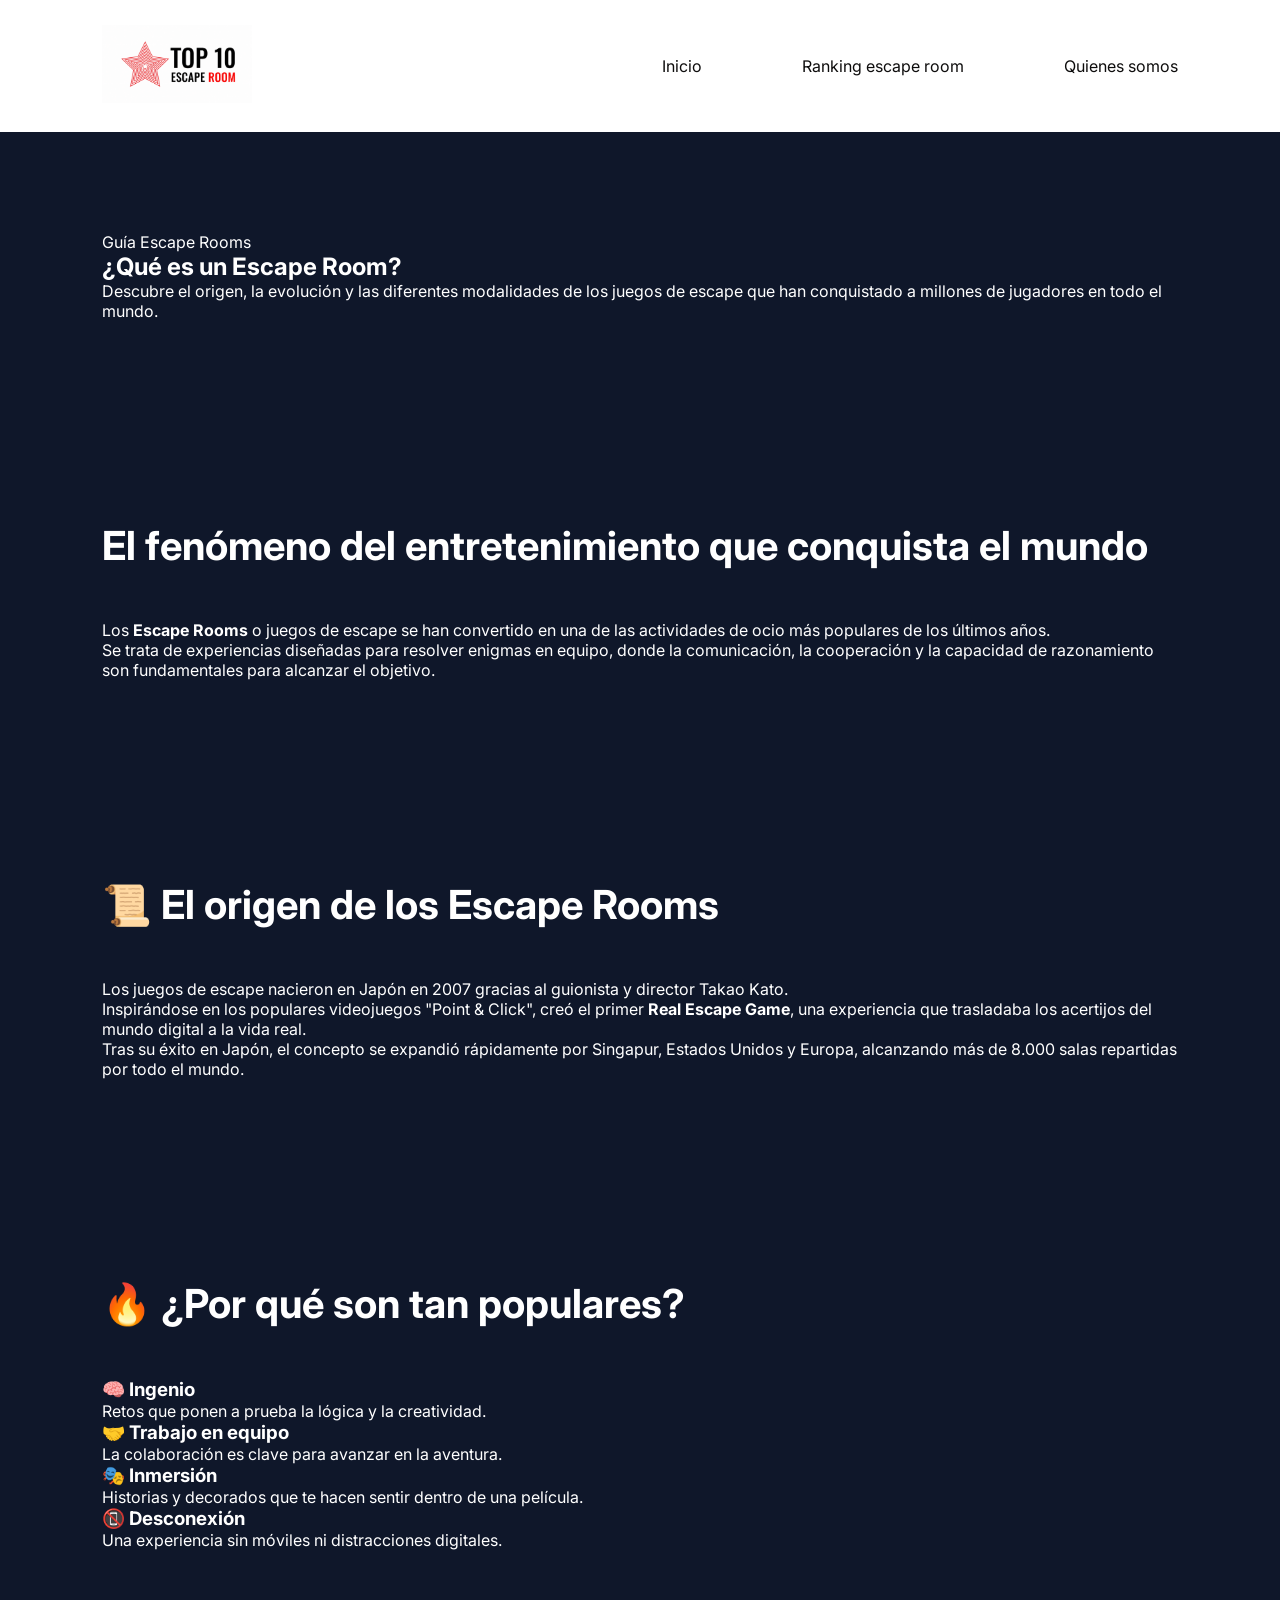
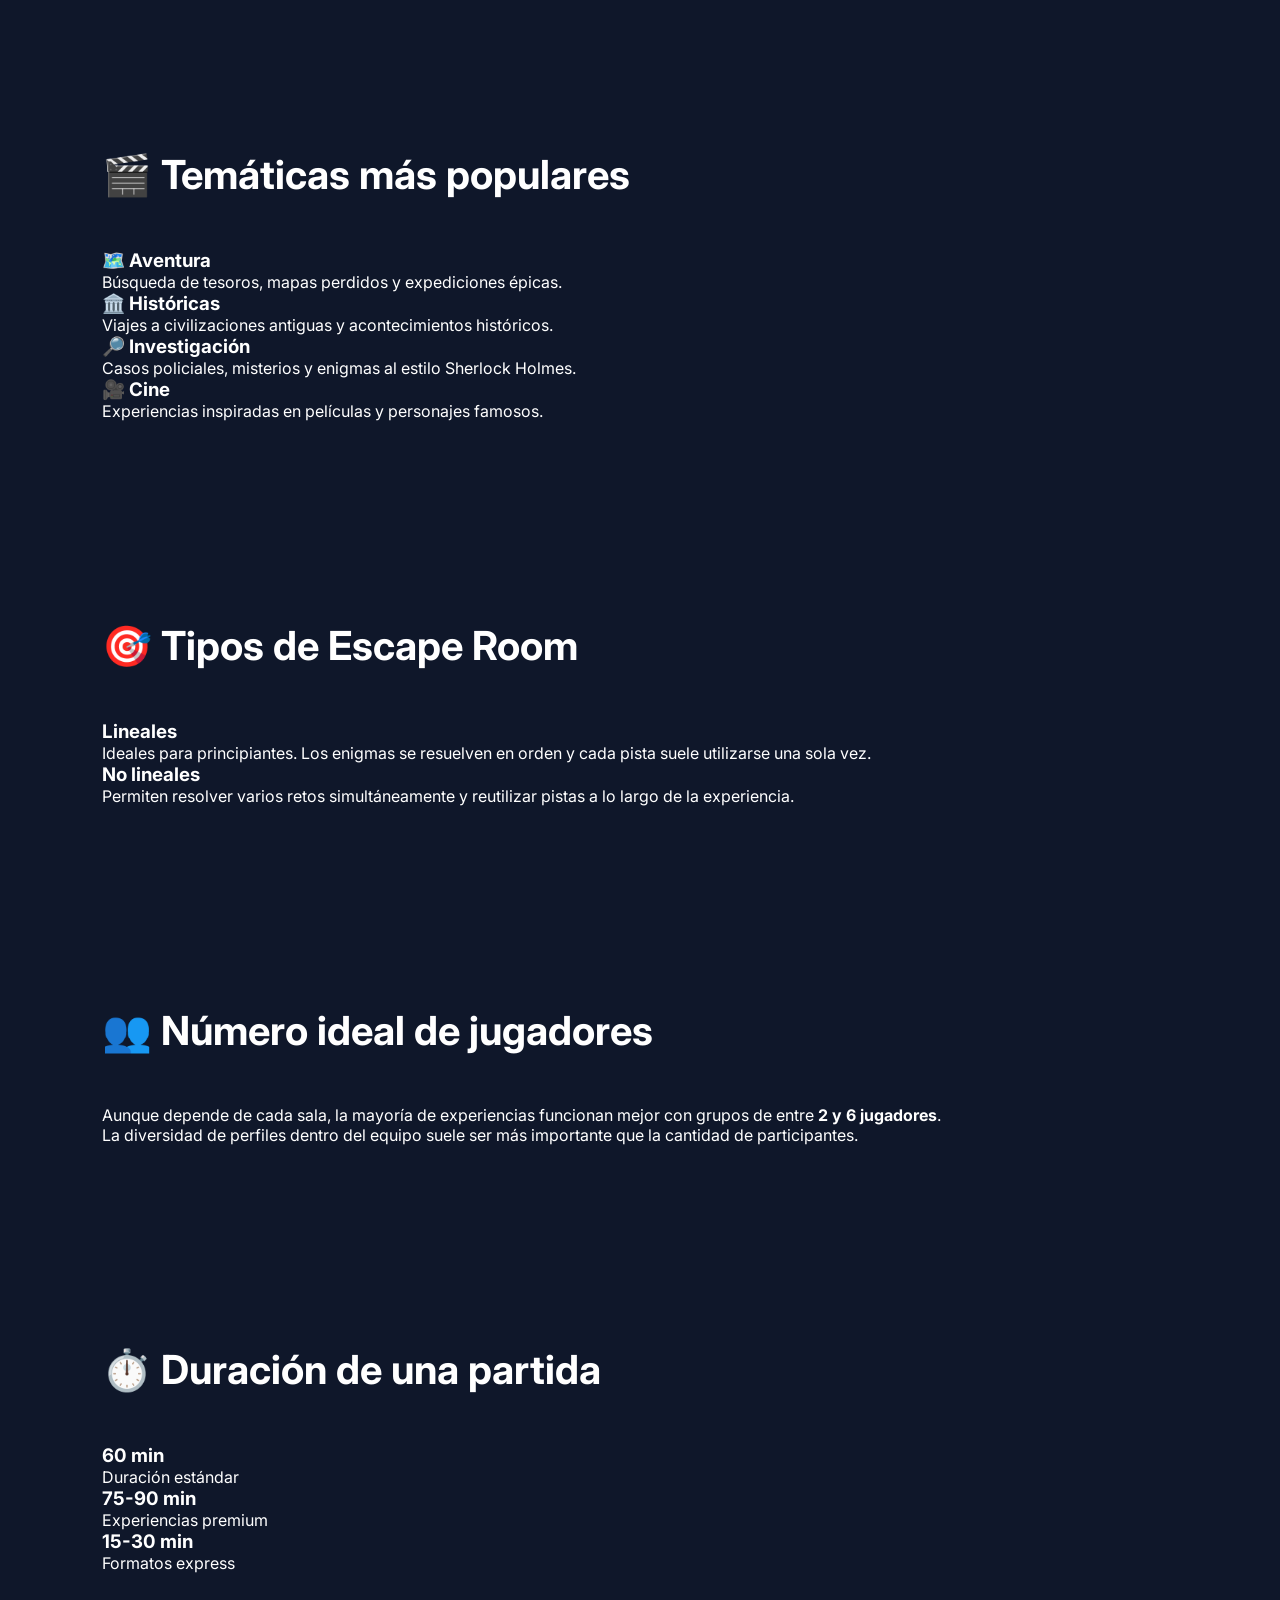
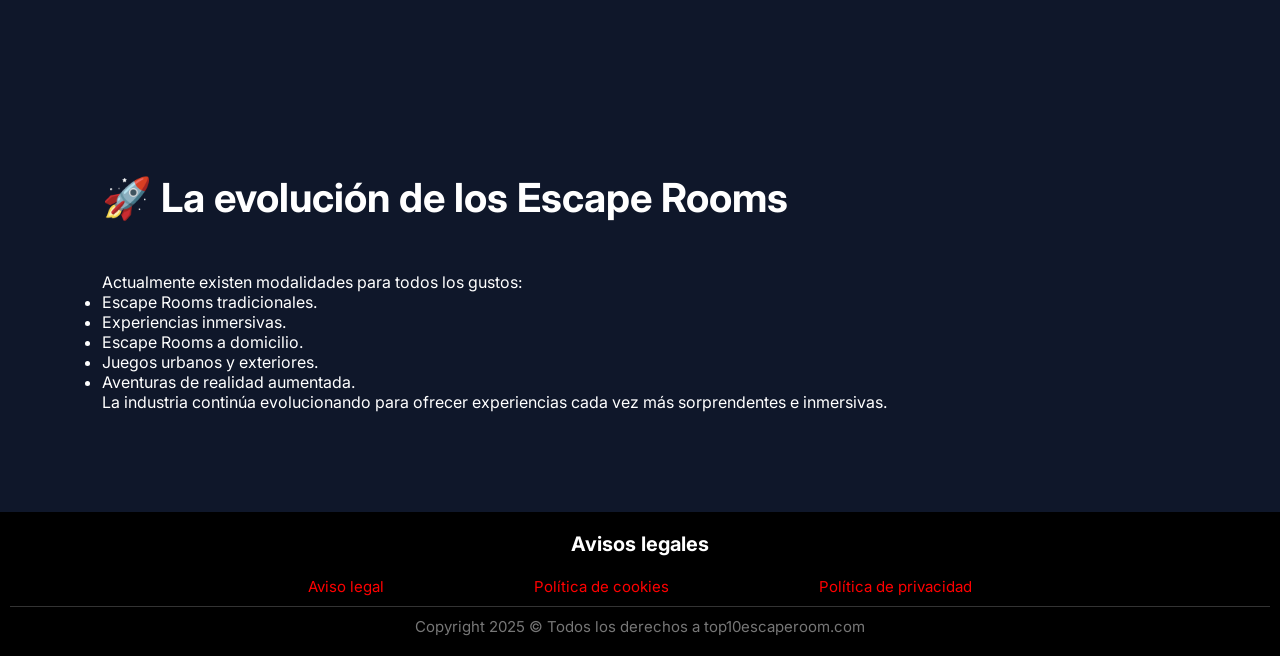
==== index.html @ aac97f1c "Inicio a Index" ====
<!DOCTYPE html>
<html lang="es">

<head>
    <meta charset="UTF-8">
    <meta name="viewport" content="width=device-width, initial-scale=1.0">
    <title>TOP10ESCAPEROOM</title>

    <link href="https://fonts.googleapis.com/css2?family=Inter:wght@300;400;500;600;700;800&display=swap"
        rel="stylesheet">
    <link rel="stylesheet" href="css/styles.css">
</head>

<body>

    <header class="hero">

        <nav class="navbar">
            <div class="logo">
                <img src="imagenes/logo-top10.png">
            </div>
            <ul>
                <li><a href="inicio.html">Inicio</a></li>
                <li><a href="ranking.html">Ranking escape room</a></li>
                <li><a href="quienes-somos.html">Quienes somos</a></li>
            </ul>
        </nav>

        <section class="hero-historia">

            <div class="hero-contenido">

                <span class="badge">Guía Escape Rooms</span>

                <h1>¿Qué es un Escape Room?</h1>

                <p>
                    Descubre el origen, la evolución y las diferentes modalidades de los juegos de escape que han
                    conquistado a millones de jugadores en todo el mundo.
                </p>

            </div>

        </section>


        <section class="contenido">

            <div class="contenedor">

                <h2>El fenómeno del entretenimiento que conquista el mundo</h2>

                <p>
                    Los <strong>Escape Rooms</strong> o juegos de escape se han convertido en una de las actividades de
                    ocio más populares de los últimos años.
                </p>

                <p>
                    Se trata de experiencias diseñadas para resolver enigmas en equipo, donde la comunicación, la
                    cooperación y la capacidad de razonamiento son fundamentales para alcanzar el objetivo.
                </p>

            </div>

        </section>


        <section class="contenido oscuro">

            <div class="contenedor">

                <h2>📜 El origen de los Escape Rooms</h2>

                <p>
                    Los juegos de escape nacieron en Japón en 2007 gracias al guionista y director Takao Kato.
                </p>

                <p>
                    Inspirándose en los populares videojuegos "Point & Click", creó el primer
                    <strong>Real Escape Game</strong>, una experiencia que trasladaba los acertijos del mundo digital a
                    la vida real.
                </p>

                <p>
                    Tras su éxito en Japón, el concepto se expandió rápidamente por Singapur, Estados Unidos y Europa,
                    alcanzando más de 8.000 salas repartidas por todo el mundo.
                </p>

            </div>

        </section>


        <section class="contenido">

            <div class="contenedor">

                <h2>🔥 ¿Por qué son tan populares?</h2>

                <div class="beneficios">

                    <div class="card-beneficio">
                        <h3>🧠 Ingenio</h3>
                        <p>Retos que ponen a prueba la lógica y la creatividad.</p>
                    </div>

                    <div class="card-beneficio">
                        <h3>🤝 Trabajo en equipo</h3>
                        <p>La colaboración es clave para avanzar en la aventura.</p>
                    </div>

                    <div class="card-beneficio">
                        <h3>🎭 Inmersión</h3>
                        <p>Historias y decorados que te hacen sentir dentro de una película.</p>
                    </div>

                    <div class="card-beneficio">
                        <h3>📵 Desconexión</h3>
                        <p>Una experiencia sin móviles ni distracciones digitales.</p>
                    </div>

                </div>

            </div>

        </section>


        <section class="contenido oscuro">

            <div class="contenedor">

                <h2>🎬 Temáticas más populares</h2>

                <div class="tematicas">

                    <article class="card-tematica">
                        <h3>🗺️ Aventura</h3>
                        <p>Búsqueda de tesoros, mapas perdidos y expediciones épicas.</p>
                    </article>

                    <article class="card-tematica">
                        <h3>🏛️ Históricas</h3>
                        <p>Viajes a civilizaciones antiguas y acontecimientos históricos.</p>
                    </article>

                    <article class="card-tematica">
                        <h3>🔎 Investigación</h3>
                        <p>Casos policiales, misterios y enigmas al estilo Sherlock Holmes.</p>
                    </article>

                    <article class="card-tematica">
                        <h3>🎥 Cine</h3>
                        <p>Experiencias inspiradas en películas y personajes famosos.</p>
                    </article>

                </div>

            </div>

        </section>


        <section class="contenido">

            <div class="contenedor">

                <h2>🎯 Tipos de Escape Room</h2>

                <div class="dos-columnas">

                    <div class="tipo">
                        <h3>Lineales</h3>

                        <p>
                            Ideales para principiantes. Los enigmas se resuelven en orden y cada pista suele utilizarse
                            una sola vez.
                        </p>
                    </div>

                    <div class="tipo">
                        <h3>No lineales</h3>

                        <p>
                            Permiten resolver varios retos simultáneamente y reutilizar pistas a lo largo de la
                            experiencia.
                        </p>
                    </div>

                </div>

            </div>

        </section>


        <section class="contenido oscuro">

            <div class="contenedor">

                <h2>👥 Número ideal de jugadores</h2>

                <p>
                    Aunque depende de cada sala, la mayoría de experiencias funcionan mejor con grupos de entre
                    <strong>2 y 6 jugadores</strong>.
                </p>

                <p>
                    La diversidad de perfiles dentro del equipo suele ser más importante que la cantidad de
                    participantes.
                </p>

            </div>

        </section>


        <section class="contenido">

            <div class="contenedor">

                <h2>⏱️ Duración de una partida</h2>

                <div class="estadisticas">

                    <div class="stat">
                        <h3>60 min</h3>
                        <p>Duración estándar</p>
                    </div>

                    <div class="stat">
                        <h3>75-90 min</h3>
                        <p>Experiencias premium</p>
                    </div>

                    <div class="stat">
                        <h3>15-30 min</h3>
                        <p>Formatos express</p>
                    </div>

                </div>

            </div>

        </section>


        <section class="contenido oscuro">

            <div class="contenedor">

                <h2>🚀 La evolución de los Escape Rooms</h2>

                <p>
                    Actualmente existen modalidades para todos los gustos:
                </p>

                <ul>
                    <li>Escape Rooms tradicionales.</li>
                    <li>Experiencias inmersivas.</li>
                    <li>Escape Rooms a domicilio.</li>
                    <li>Juegos urbanos y exteriores.</li>
                    <li>Aventuras de realidad aumentada.</li>
                </ul>

                <p>
                    La industria continúa evolucionando para ofrecer experiencias cada vez más sorprendentes e
                    inmersivas.
                </p>

            </div>

        </section>

        <footer class="footer">
            <div class="footer-container">
                <div class="footer-links">
                    <h3>Avisos legales</h3>
                    <ul>
                        <li><a href="aviso-legal.html">Aviso legal</a></li>
                        <li><a href="politica-de-cookies.html">Política de cookies</a></li>
                        <li><a href="/politica-privacidad/">Política de privacidad</a></li>
                    </ul>
                </div>
            </div>
            <div class="footer-bottom">
                Copyright 2025 © Todos los derechos a top10escaperoom.com
            </div>
        </footer>
---- css/styles.css ----
*{
margin:0;
padding:0;
box-sizing:border-box;
}

body{
font-family:'Inter',sans-serif;
background:#0f172a;
color:white;
}

.hero{
height:100vh;
background:
linear-gradient(rgba(15,23,42,.8),
rgba(15,23,42,.8)),
url("https://images.unsplash.com/photo-1516321318423-f06f85e504b3?q=80&w=2000");
background-size:cover;
background-position:center;
}

.navbar{
display:flex;
justify-content:space-between;
align-items:center;
padding:25px 8%;
background: #ffffff;
}



.logo img{
    width:150px;
    height:auto;
}

@media (max-width:768px){

    .logo img{
        width:100px;
    }

}

.navbar ul{
display:flex;
gap:100px;
list-style:none;
}

.navbar a{
text-decoration:none;
color:rgb(14, 13, 13);
}

.hero-content{
height:80%;
display:flex;
flex-direction:column;
justify-content:center;
align-items:center;
text-align:center;
padding:20px;
}

.hero-content h1{
font-size:4rem;
max-width:900px;
margin-bottom:20px;
}

.hero-content p{
max-width:700px;
font-size:1.2rem;
opacity:.8;
margin-bottom:40px;
}

.search-box{
display:flex;
gap:10px;
width:100%;
max-width:700px;
}

.search-box input{
flex:1;
padding:18px;
border:none;
border-radius:15px;
}

.search-box button{
padding:18px 30px;
background:#f59e0b;
border:none;
border-radius:15px;
font-weight:700;
cursor:pointer;
}

section{
padding:100px 8%;
}

h2{
font-size:2.5rem;
margin-bottom:50px;
}

.rooms{
display:grid;
grid-template-columns:repeat(auto-fit,minmax(320px,1fr));
gap:30px;
}

.room-card{
background:#1e293b;
border-radius:25px;
overflow:hidden;
transition:.3s;
position:relative;
}

.room-card:hover{
transform:translateY(-10px);
}

.room-card span{
position:absolute;
top:15px;
left:15px;
background:#f59e0b;
padding:8px 15px;
border-radius:30px;
font-weight:700;
}

.room-card img{
width:100%;
height:250px;
object-fit:cover;
}

.room-card h3{
padding:20px 20px 5px;
}

.room-card p{
padding:0 20px 20px;
opacity:.7;
}

.score{
margin:0 20px 20px;
background:#22c55e;
display:inline-block;
padding:10px 20px;
border-radius:20px;
font-weight:700;
}

.category-grid{
display:grid;
grid-template-columns:repeat(auto-fit,minmax(220px,1fr));
gap:20px;
}

.category{
background:#1e293b;
padding:40px;
text-align:center;
border-radius:20px;
font-size:2rem;
}

.category h3{
margin-top:15px;
font-size:1.1rem;
}

.city-grid{
display:grid;
grid-template-columns:repeat(auto-fit,minmax(180px,1fr));
gap:20px;
}

.city-grid a{
background:#1e293b;
padding:25px;
text-align:center;
border-radius:15px;
text-decoration:none;
color:white;
font-weight:600;
}

.stats{
display:flex;
justify-content:space-around;
text-align:center;
background:#111827;
}

.stats h3{
font-size:3rem;
color:#f59e0b;
}

.cta{
text-align:center;
background:linear-gradient(135deg,#f59e0b,#ea580c);
}

.cta h2{
margin-bottom:20px;
}

.cta p{
margin-bottom:30px;
}

.cta button{
padding:18px 40px;
border:none;
border-radius:15px;
font-weight:700;
cursor:pointer;
}

footer{
padding:10px;
text-align:center;
background:#020617;
}

.footer{
    background:#000;
    color:#fff;
    padding-top:20px;
}

.footer-container{
    max-width:1200px;
    margin:0 auto;
    padding:0 0 10px;
    display:flex;
    justify-content:space-between;
    align-items:flex-start;
    flex-wrap:wrap;
}

.footer-links{
    width:100%;
    text-align:center;
}

.footer-links h3{
    font-size:20px;
    margin-bottom:20px;
}

.footer-links ul{
    list-style:none;
    padding:0;
    margin:0;
    display:flex;
    justify-content:center;
    align-items:center;
    gap:150px; /* separación entre enlaces */
    flex-wrap:wrap;
}

.footer-links li{
    margin:0;
}

.footer-links a{
    color:#ff0000;
    text-decoration:none;
    font-size:15px;
    transition:0.3s;
}

.footer-links a:hover{
    color:white;
}

@media (max-width:768px){

    .footer-links ul{
        flex-direction:column;
        gap:15px;
    }

}

.footer-bottom{
    border-top:1px solid #333;
    text-align:center;
    padding:10px;
    color:#777;
    font-size:15px;
}

@media(max-width:768px){

.hero-content h1{
font-size:2.4rem;
}

.navbar{
flex-direction:column;
gap:20px;
}

.search-box{
flex-direction:column;
}

.stats{
flex-direction:column;
gap:40px;
}

}

table{
    width:100%;
    border-collapse:collapse;
    margin:30px 0;
}

th,
td{
    border:1px solid #ddd;
    padding:12px;
    text-align:left;
}

th{
    background:#111;
    color:#fff;
}

tr:nth-child(even){
    background:#f5f5f5;
}
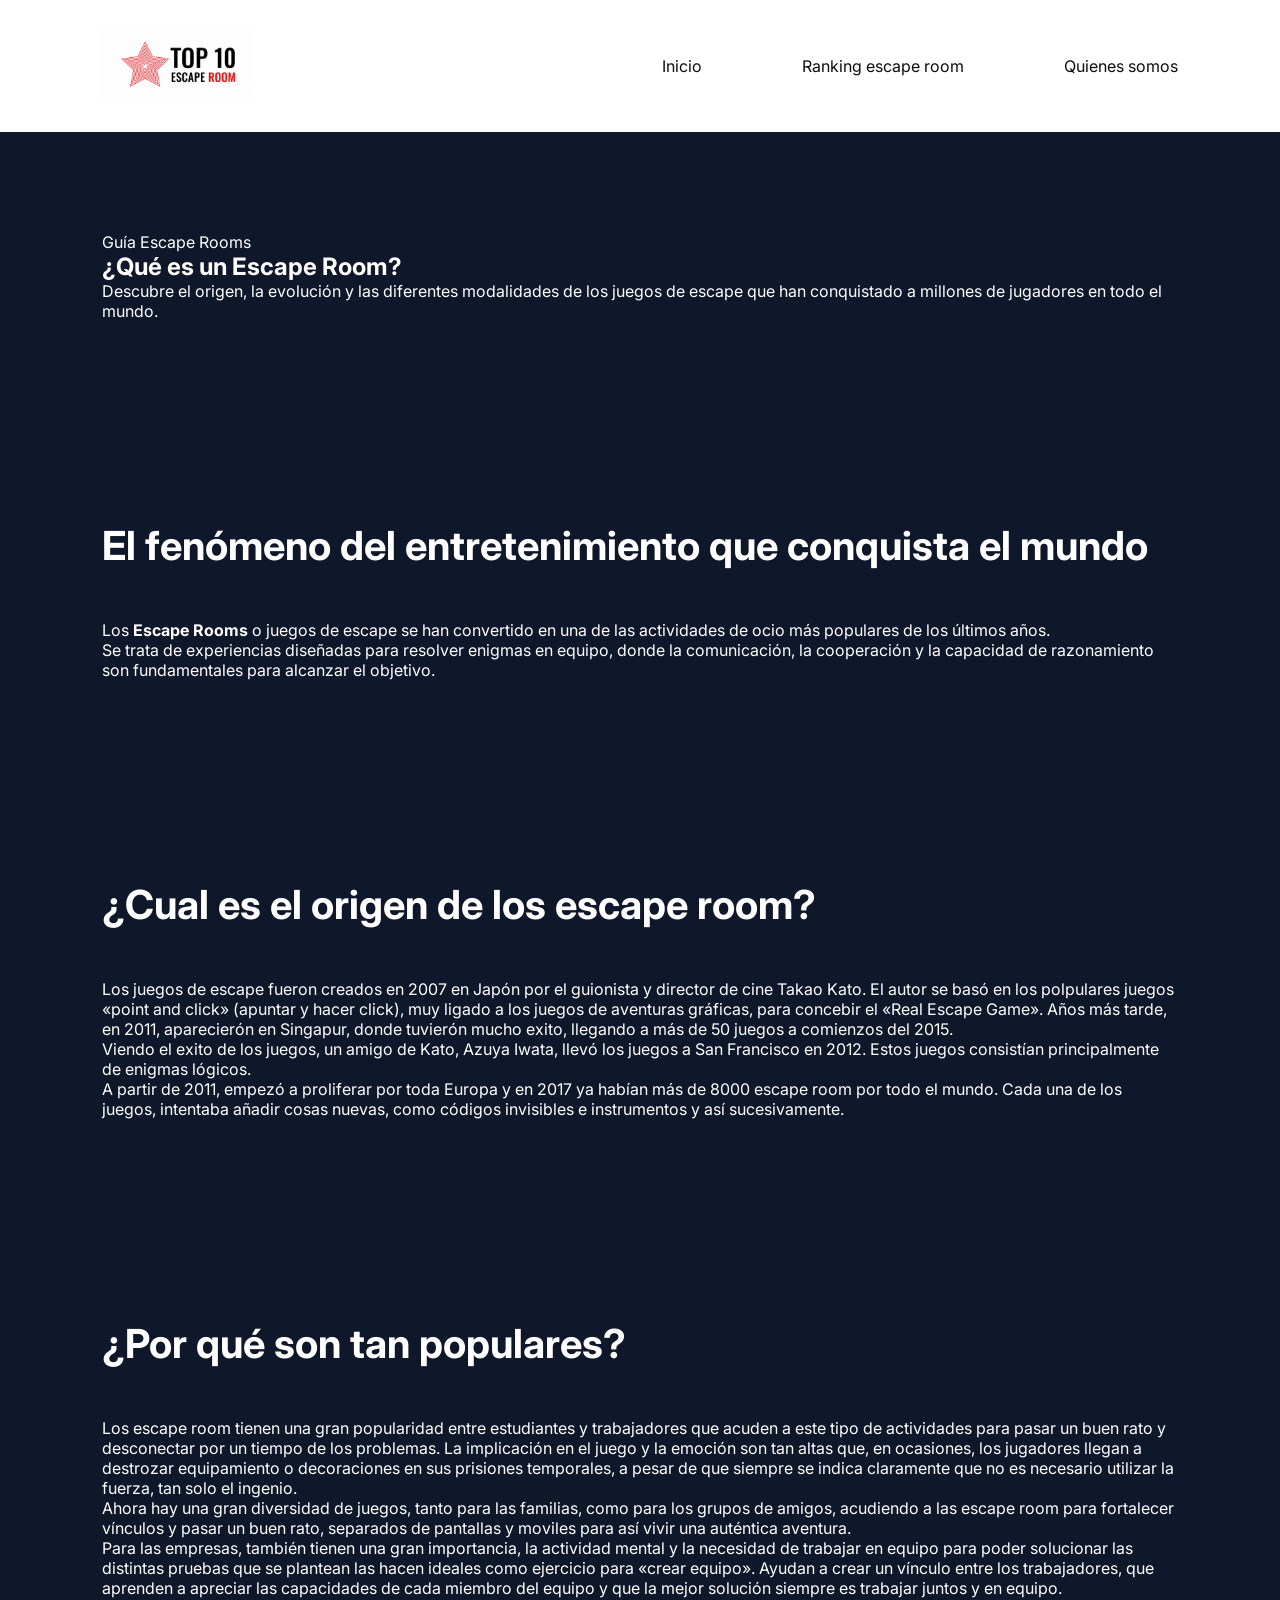
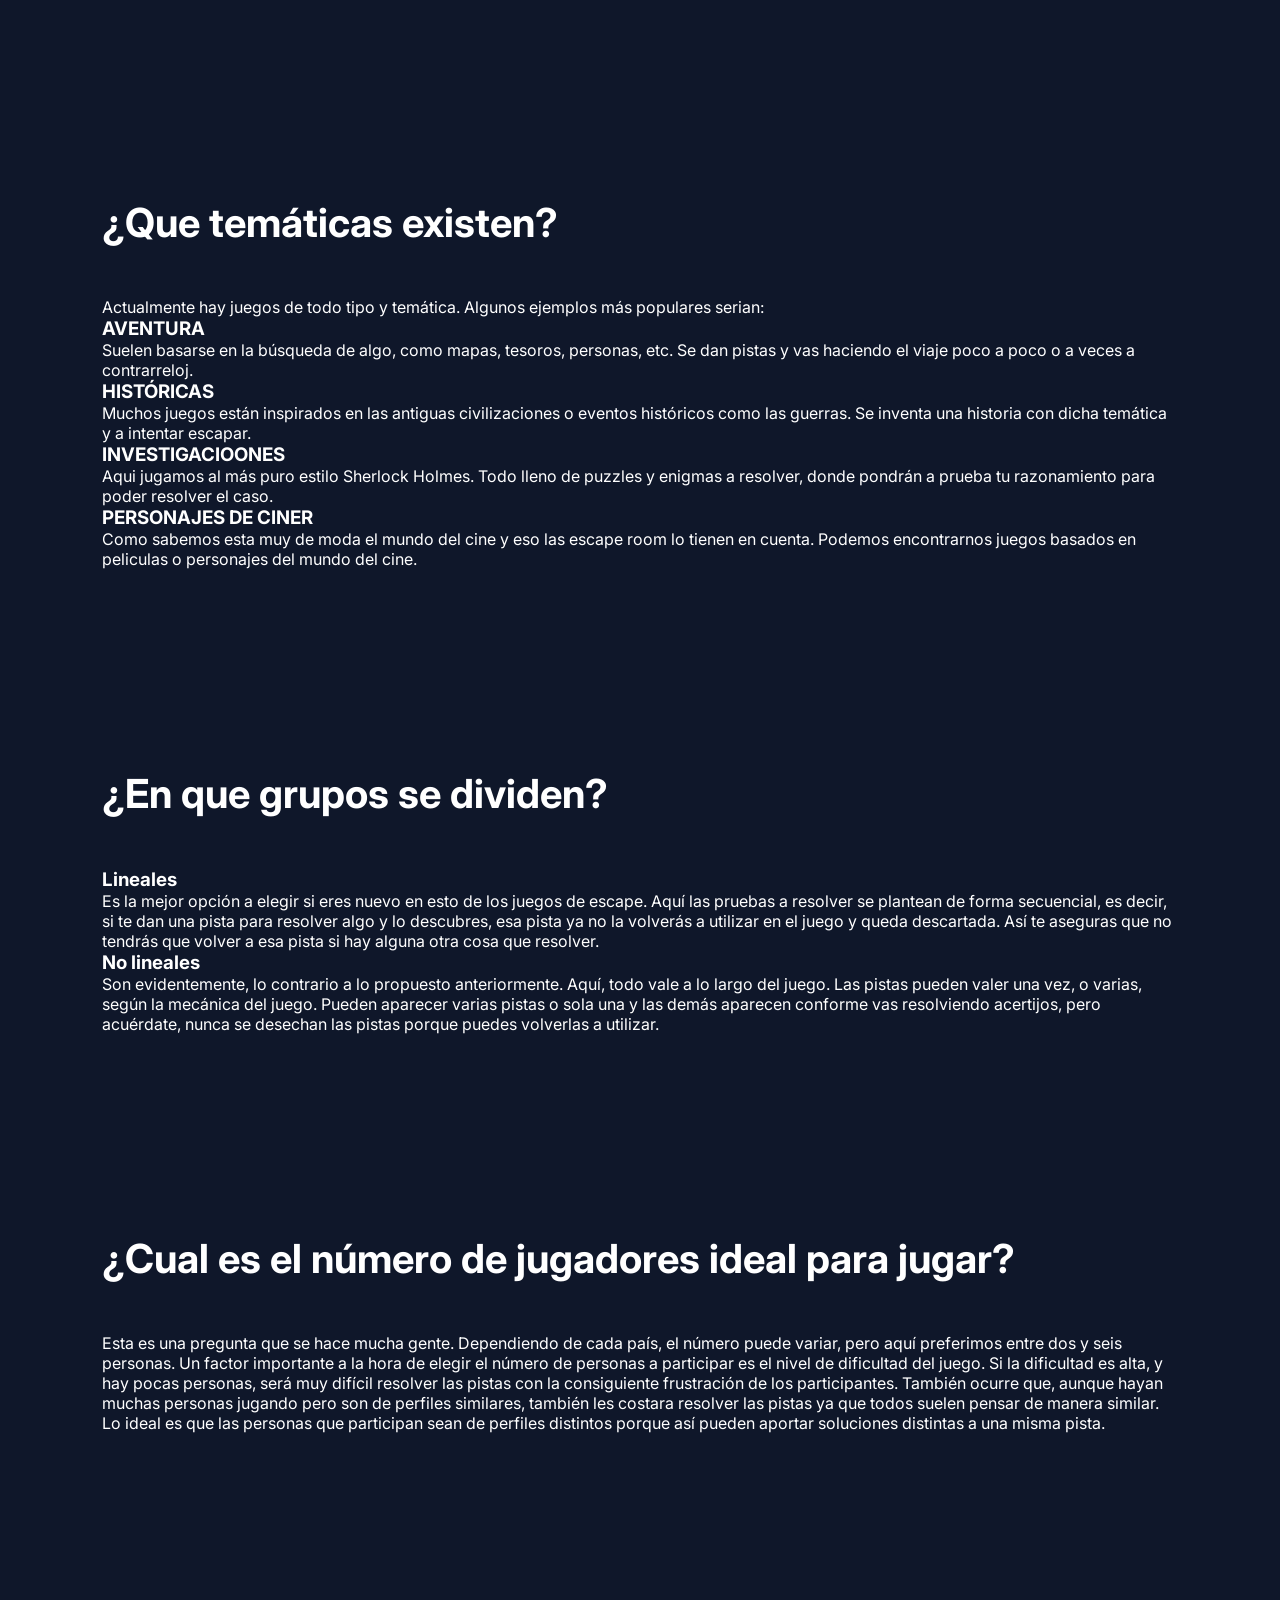
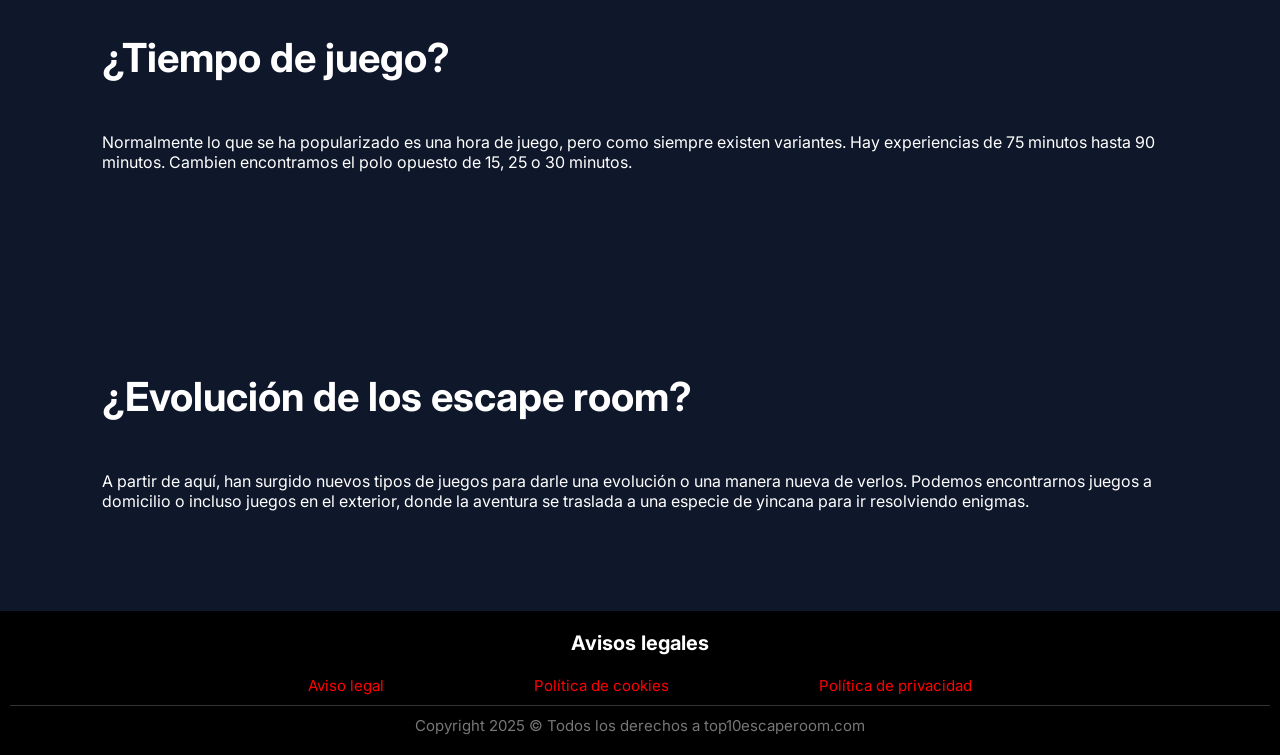
==== commit e03f76c7: "Cambios Index" ====
--- a/index.html
+++ b/index.html
@@ -20,7 +20,7 @@
                 <img src="imagenes/logo-top10.png">
             </div>
             <ul>
-                <li><a href="inicio.html">Inicio</a></li>
+                <li><a href="index.html">Inicio</a></li>
                 <li><a href="ranking.html">Ranking escape room</a></li>
                 <li><a href="quienes-somos.html">Quienes somos</a></li>
             </ul>
@@ -31,243 +31,189 @@
             <div class="hero-contenido">
 
                 <span class="badge">Guía Escape Rooms</span>
-
                 <h1>¿Qué es un Escape Room?</h1>
-
                 <p>
                     Descubre el origen, la evolución y las diferentes modalidades de los juegos de escape que han
                     conquistado a millones de jugadores en todo el mundo.
                 </p>
-
-            </div>
-
-        </section>
-
-
-        <section class="contenido">
-
-            <div class="contenedor">
-
+            </div>
+
+        </section>
+
+
+        <section class="contenido">
+
+            <div class="contenedor">
                 <h2>El fenómeno del entretenimiento que conquista el mundo</h2>
-
-                <p>
-                    Los <strong>Escape Rooms</strong> o juegos de escape se han convertido en una de las actividades de
+                <p>Los <strong>Escape Rooms</strong> o juegos de escape se han convertido en una de las actividades de
                     ocio más populares de los últimos años.
                 </p>
-
-                <p>
-                    Se trata de experiencias diseñadas para resolver enigmas en equipo, donde la comunicación, la
+                <p>Se trata de experiencias diseñadas para resolver enigmas en equipo, donde la comunicación, la
                     cooperación y la capacidad de razonamiento son fundamentales para alcanzar el objetivo.
                 </p>
-
-            </div>
-
-        </section>
-
-
-        <section class="contenido oscuro">
-
-            <div class="contenedor">
-
-                <h2>📜 El origen de los Escape Rooms</h2>
-
-                <p>
-                    Los juegos de escape nacieron en Japón en 2007 gracias al guionista y director Takao Kato.
-                </p>
-
-                <p>
-                    Inspirándose en los populares videojuegos "Point & Click", creó el primer
-                    <strong>Real Escape Game</strong>, una experiencia que trasladaba los acertijos del mundo digital a
-                    la vida real.
-                </p>
-
-                <p>
-                    Tras su éxito en Japón, el concepto se expandió rápidamente por Singapur, Estados Unidos y Europa,
-                    alcanzando más de 8.000 salas repartidas por todo el mundo.
-                </p>
-
-            </div>
-
-        </section>
-
-
-        <section class="contenido">
-
-            <div class="contenedor">
-
-                <h2>🔥 ¿Por qué son tan populares?</h2>
-
+            </div>
+
+        </section>
+
+
+        <section class="contenido oscuro">
+
+            <div class="contenedor">
+                <h2>¿Cual es el origen de los escape room?</h2>
+                <p>Los juegos de escape fueron creados en 2007 en Japón por el guionista y director de cine
+                    Takao Kato. El autor se basó en los polpulares juegos «point and click» (apuntar y hacer click),
+                    muy ligado a los juegos de aventuras gráficas, para concebir el «Real Escape Game». Años más
+                    tarde, en 2011, aparecierón en Singapur, donde tuvierón mucho exito, llegando a más de 50 juegos
+                    a comienzos del 2015.
+                </p>
+                <p>Viendo el exito de los juegos, un amigo de Kato, Azuya Iwata, llevó los juegos a San Francisco en
+                    2012. Estos juegos consistían principalmente de enigmas lógicos.
+                </p>
+                <p>A partir de 2011, empezó a proliferar por toda Europa y en 2017 ya habían más de 8000 escape room
+                    por todo el mundo. Cada una de los juegos, intentaba añadir cosas nuevas, como códigos invisibles
+                    e instrumentos y así sucesivamente.
+                </p>
+            </div>
+
+        </section>
+
+
+        <section class="contenido">
+
+            <div class="contenedor">
+                <h2>¿Por qué son tan populares?</h2>
                 <div class="beneficios">
-
                     <div class="card-beneficio">
-                        <h3>🧠 Ingenio</h3>
-                        <p>Retos que ponen a prueba la lógica y la creatividad.</p>
-                    </div>
-
-                    <div class="card-beneficio">
-                        <h3>🤝 Trabajo en equipo</h3>
-                        <p>La colaboración es clave para avanzar en la aventura.</p>
-                    </div>
-
-                    <div class="card-beneficio">
-                        <h3>🎭 Inmersión</h3>
-                        <p>Historias y decorados que te hacen sentir dentro de una película.</p>
-                    </div>
-
-                    <div class="card-beneficio">
-                        <h3>📵 Desconexión</h3>
-                        <p>Una experiencia sin móviles ni distracciones digitales.</p>
-                    </div>
-
-                </div>
-
-            </div>
-
-        </section>
-
-
-        <section class="contenido oscuro">
-
-            <div class="contenedor">
-
-                <h2>🎬 Temáticas más populares</h2>
-
+                        <p>Los escape room tienen una gran popularidad entre estudiantes y trabajadores que acuden a
+                            este tipo de actividades para pasar un buen rato y desconectar por un tiempo de los
+                            problemas. La implicación en el juego y la emoción son tan altas que, en ocasiones, los
+                            jugadores llegan a destrozar equipamiento o decoraciones en sus prisiones temporales, a
+                            pesar de que siempre se indica claramente que no es necesario utilizar la fuerza, tan solo
+                            el ingenio.</p>
+                        <p>Ahora hay una gran diversidad de juegos, tanto para las familias, como para los grupos de
+                            amigos, acudiendo a las escape room para fortalecer vínculos y pasar un buen rato, separados
+                            de pantallas y moviles para así vivir una auténtica aventura.</p>
+                        <p>Para las empresas, también tienen una gran importancia, la actividad mental y la necesidad de
+                            trabajar en equipo para poder solucionar las distintas pruebas que se plantean las hacen
+                            ideales como ejercicio para «crear equipo». Ayudan a crear un vínculo entre los
+                            trabajadores, que aprenden a apreciar las capacidades de cada miembro del equipo y que la
+                            mejor solución siempre es trabajar juntos y en equipo.</p>
+                    </div>
+                </div>
+            </div>
+
+        </section>
+
+
+        <section class="contenido oscuro">
+
+            <div class="contenedor">
+                <h2>¿Que temáticas existen?</h2>
                 <div class="tematicas">
-
-                    <article class="card-tematica">
-                        <h3>🗺️ Aventura</h3>
-                        <p>Búsqueda de tesoros, mapas perdidos y expediciones épicas.</p>
-                    </article>
-
-                    <article class="card-tematica">
-                        <h3>🏛️ Históricas</h3>
-                        <p>Viajes a civilizaciones antiguas y acontecimientos históricos.</p>
-                    </article>
-
-                    <article class="card-tematica">
-                        <h3>🔎 Investigación</h3>
-                        <p>Casos policiales, misterios y enigmas al estilo Sherlock Holmes.</p>
-                    </article>
-
-                    <article class="card-tematica">
-                        <h3>🎥 Cine</h3>
-                        <p>Experiencias inspiradas en películas y personajes famosos.</p>
-                    </article>
-
-                </div>
-
-            </div>
-
-        </section>
-
-
-        <section class="contenido">
-
-            <div class="contenedor">
-
-                <h2>🎯 Tipos de Escape Room</h2>
-
+                    <article class="card-tematica">
+                        <p>Actualmente hay juegos de todo tipo y temática. Algunos ejemplos más populares serian:</p>
+                    </article>
+
+                    <article class="card-tematica">
+                        <h3>AVENTURA</h3>
+                        <p>Suelen basarse en la búsqueda de algo, como mapas, tesoros, personas, etc. Se dan pistas y
+                            vas haciendo el viaje poco a poco o a veces a contrarreloj.</p>
+                    </article>
+
+                    <article class="card-tematica">
+                        <h3>HISTÓRICAS</h3>
+                        <p>Muchos juegos están inspirados en las antiguas civilizaciones o eventos históricos como las
+                            guerras. Se inventa una historia con dicha temática y a intentar escapar.</p>
+                    </article>
+
+                    <article class="card-tematica">
+                        <h3>INVESTIGACIOONES</h3>
+                        <p>Aqui jugamos al más puro estilo Sherlock Holmes. Todo lleno de puzzles y enigmas a resolver,
+                            donde pondrán a prueba tu razonamiento para poder resolver el caso.</p>
+                    </article>
+
+                    <article class="card-tematica">
+                        <h3>PERSONAJES DE CINER</h3>
+                        <p>Como sabemos esta muy de moda el mundo del cine y eso las escape room lo tienen en cuenta.
+                            Podemos encontrarnos juegos basados en peliculas o personajes del mundo del cine.</p>
+                    </article>
+                </div>
+            </div>
+
+        </section>
+
+
+        <section class="contenido">
+
+            <div class="contenedor">
+                <h2>¿En que grupos se dividen?</h2>
                 <div class="dos-columnas">
-
                     <div class="tipo">
                         <h3>Lineales</h3>
-
-                        <p>
-                            Ideales para principiantes. Los enigmas se resuelven en orden y cada pista suele utilizarse
-                            una sola vez.
+                        <p>Es la mejor opción a elegir si eres nuevo en esto de los juegos de escape. Aquí las pruebas a
+                            resolver se plantean de forma secuencial, es decir, si te dan una pista para resolver algo y
+                            lo descubres, esa pista ya no la volverás a utilizar en el juego y queda descartada. Así te
+                            aseguras que no tendrás que volver a esa pista si hay alguna otra cosa que resolver.
                         </p>
                     </div>
 
                     <div class="tipo">
                         <h3>No lineales</h3>
-
-                        <p>
-                            Permiten resolver varios retos simultáneamente y reutilizar pistas a lo largo de la
-                            experiencia.
+                        <p>Son evidentemente, lo contrario a lo propuesto anteriormente. Aquí, todo vale a lo largo del
+                            juego. Las pistas pueden valer una vez, o varias, según la mecánica del juego. Pueden
+                            aparecer varias pistas o sola una y las demás aparecen conforme vas resolviendo acertijos,
+                            pero acuérdate, nunca se desechan las pistas porque puedes volverlas a utilizar.
                         </p>
                     </div>
-
-                </div>
-
-            </div>
-
-        </section>
-
-
-        <section class="contenido oscuro">
-
-            <div class="contenedor">
-
-                <h2>👥 Número ideal de jugadores</h2>
-
-                <p>
-                    Aunque depende de cada sala, la mayoría de experiencias funcionan mejor con grupos de entre
-                    <strong>2 y 6 jugadores</strong>.
-                </p>
-
-                <p>
-                    La diversidad de perfiles dentro del equipo suele ser más importante que la cantidad de
-                    participantes.
-                </p>
-
-            </div>
-
-        </section>
-
-
-        <section class="contenido">
-
-            <div class="contenedor">
-
-                <h2>⏱️ Duración de una partida</h2>
+                </div>
+            </div>
+
+        </section>
+
+
+        <section class="contenido oscuro">
+
+            <div class="contenedor">
+                <h2>¿Cual es el número de jugadores ideal para jugar?</h2>
+                <p>Esta es una pregunta que se hace mucha gente. Dependiendo de cada país, el número puede variar, pero
+                    aquí preferimos entre dos y seis personas. Un factor importante a la hora de elegir el número de
+                    personas a participar es el nivel de dificultad del juego. Si la dificultad es alta, y hay pocas
+                    personas, será muy difícil resolver las pistas con la consiguiente frustración de los participantes.
+                    También ocurre que, aunque hayan muchas personas jugando pero son de perfiles similares, también les
+                    costara resolver las pistas ya que todos suelen pensar de manera similar. Lo ideal es que las
+                    personas que participan sean de perfiles distintos porque así pueden aportar soluciones distintas a
+                    una misma pista.
+                </p>
+            </div>
+
+        </section>
+
+
+        <section class="contenido">
+
+            <div class="contenedor">
+                <h2>¿Tiempo de juego?</h2>
 
                 <div class="estadisticas">
-
                     <div class="stat">
-                        <h3>60 min</h3>
-                        <p>Duración estándar</p>
-                    </div>
-
-                    <div class="stat">
-                        <h3>75-90 min</h3>
-                        <p>Experiencias premium</p>
-                    </div>
-
-                    <div class="stat">
-                        <h3>15-30 min</h3>
-                        <p>Formatos express</p>
-                    </div>
-
-                </div>
-
-            </div>
-
-        </section>
-
-
-        <section class="contenido oscuro">
-
-            <div class="contenedor">
-
-                <h2>🚀 La evolución de los Escape Rooms</h2>
-
-                <p>
-                    Actualmente existen modalidades para todos los gustos:
-                </p>
-
-                <ul>
-                    <li>Escape Rooms tradicionales.</li>
-                    <li>Experiencias inmersivas.</li>
-                    <li>Escape Rooms a domicilio.</li>
-                    <li>Juegos urbanos y exteriores.</li>
-                    <li>Aventuras de realidad aumentada.</li>
-                </ul>
-
-                <p>
-                    La industria continúa evolucionando para ofrecer experiencias cada vez más sorprendentes e
-                    inmersivas.
-                </p>
-
+                        <p>Normalmente lo que se ha popularizado es una hora de juego, pero como siempre existen
+                            variantes. Hay experiencias de 75 minutos hasta 90 minutos. Cambien encontramos el polo
+                            opuesto de 15, 25 o 30 minutos.</p>
+                    </div>
+                </div>
+            </div>
+
+        </section>
+
+
+        <section class="contenido oscuro">
+
+            <div class="contenedor">
+                <h2>¿Evolución de los escape room?</h2>
+                <p>A partir de aquí, han surgido nuevos tipos de juegos para darle una evolución o una manera nueva de
+                    verlos. Podemos encontrarnos juegos a domicilio o incluso juegos en el exterior, donde la aventura
+                    se traslada a una especie de yincana para ir resolviendo enigmas.
+                </p>
             </div>
 
         </section>
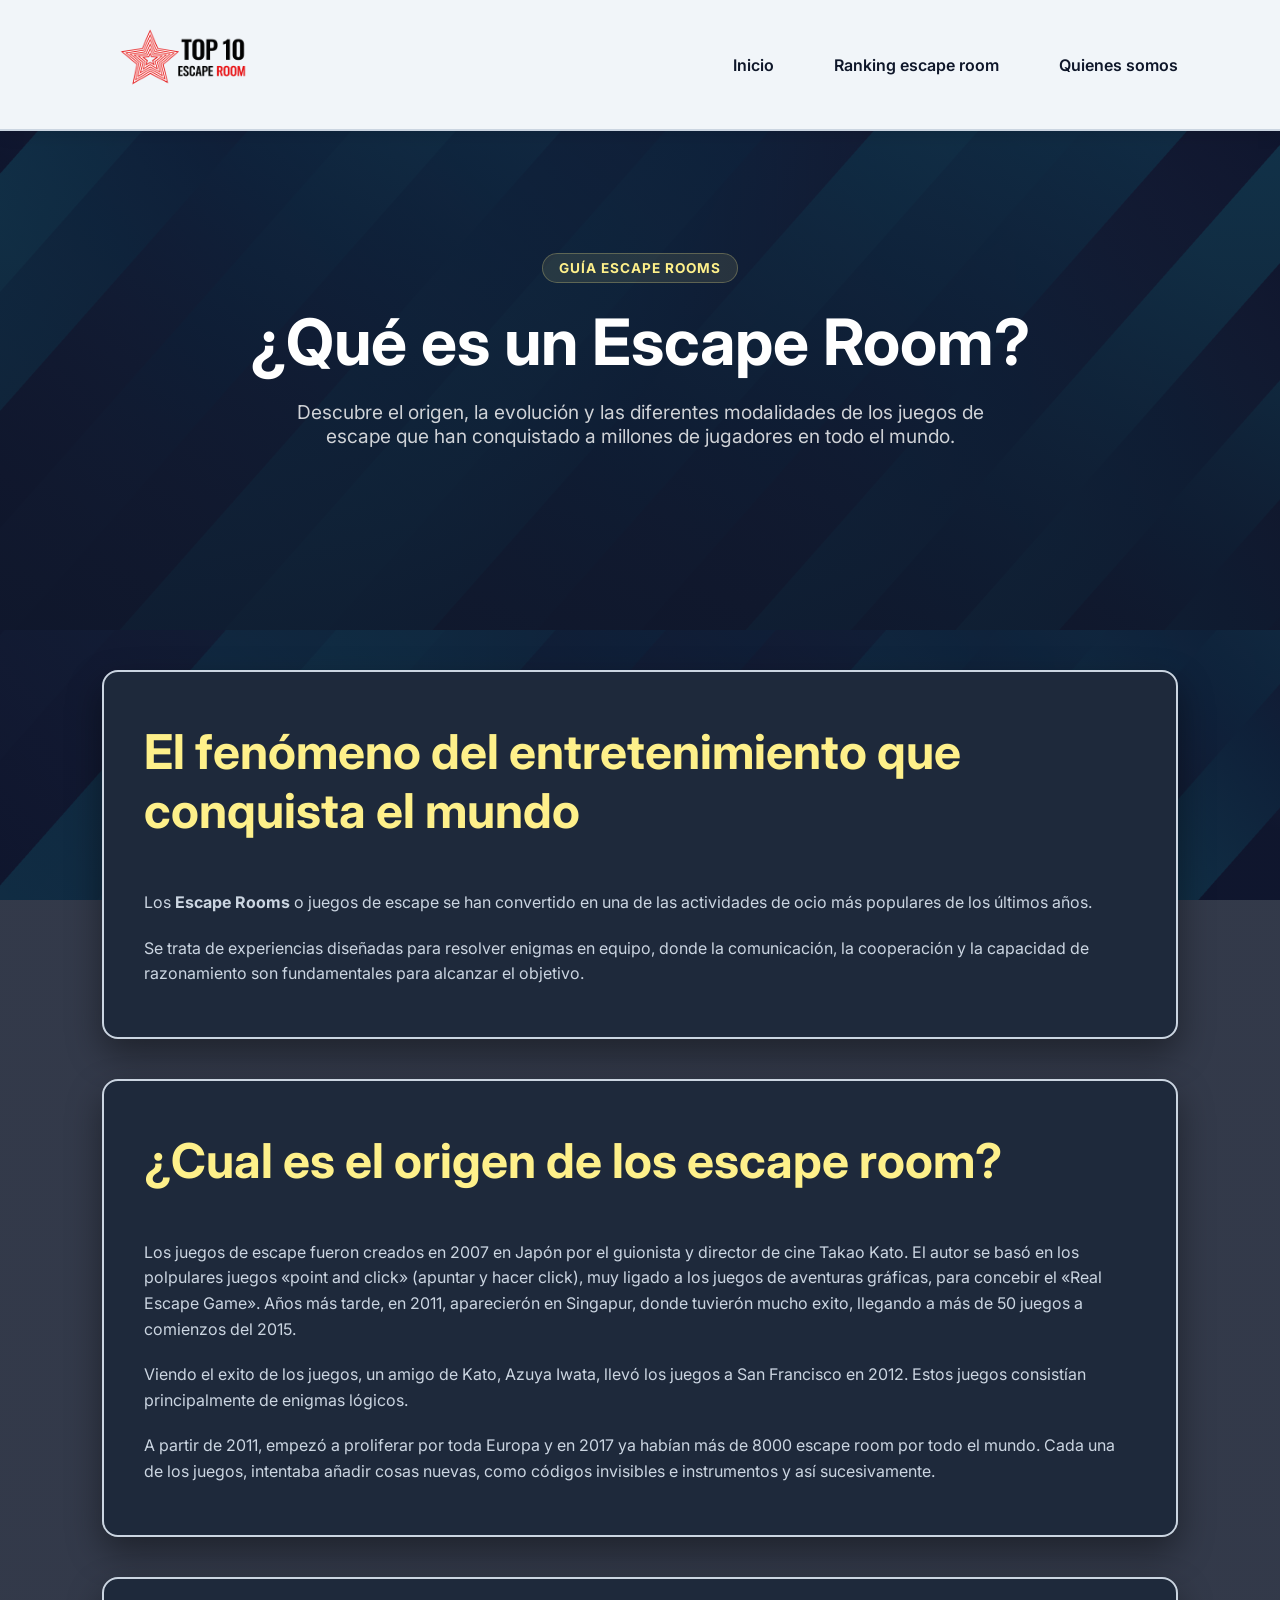
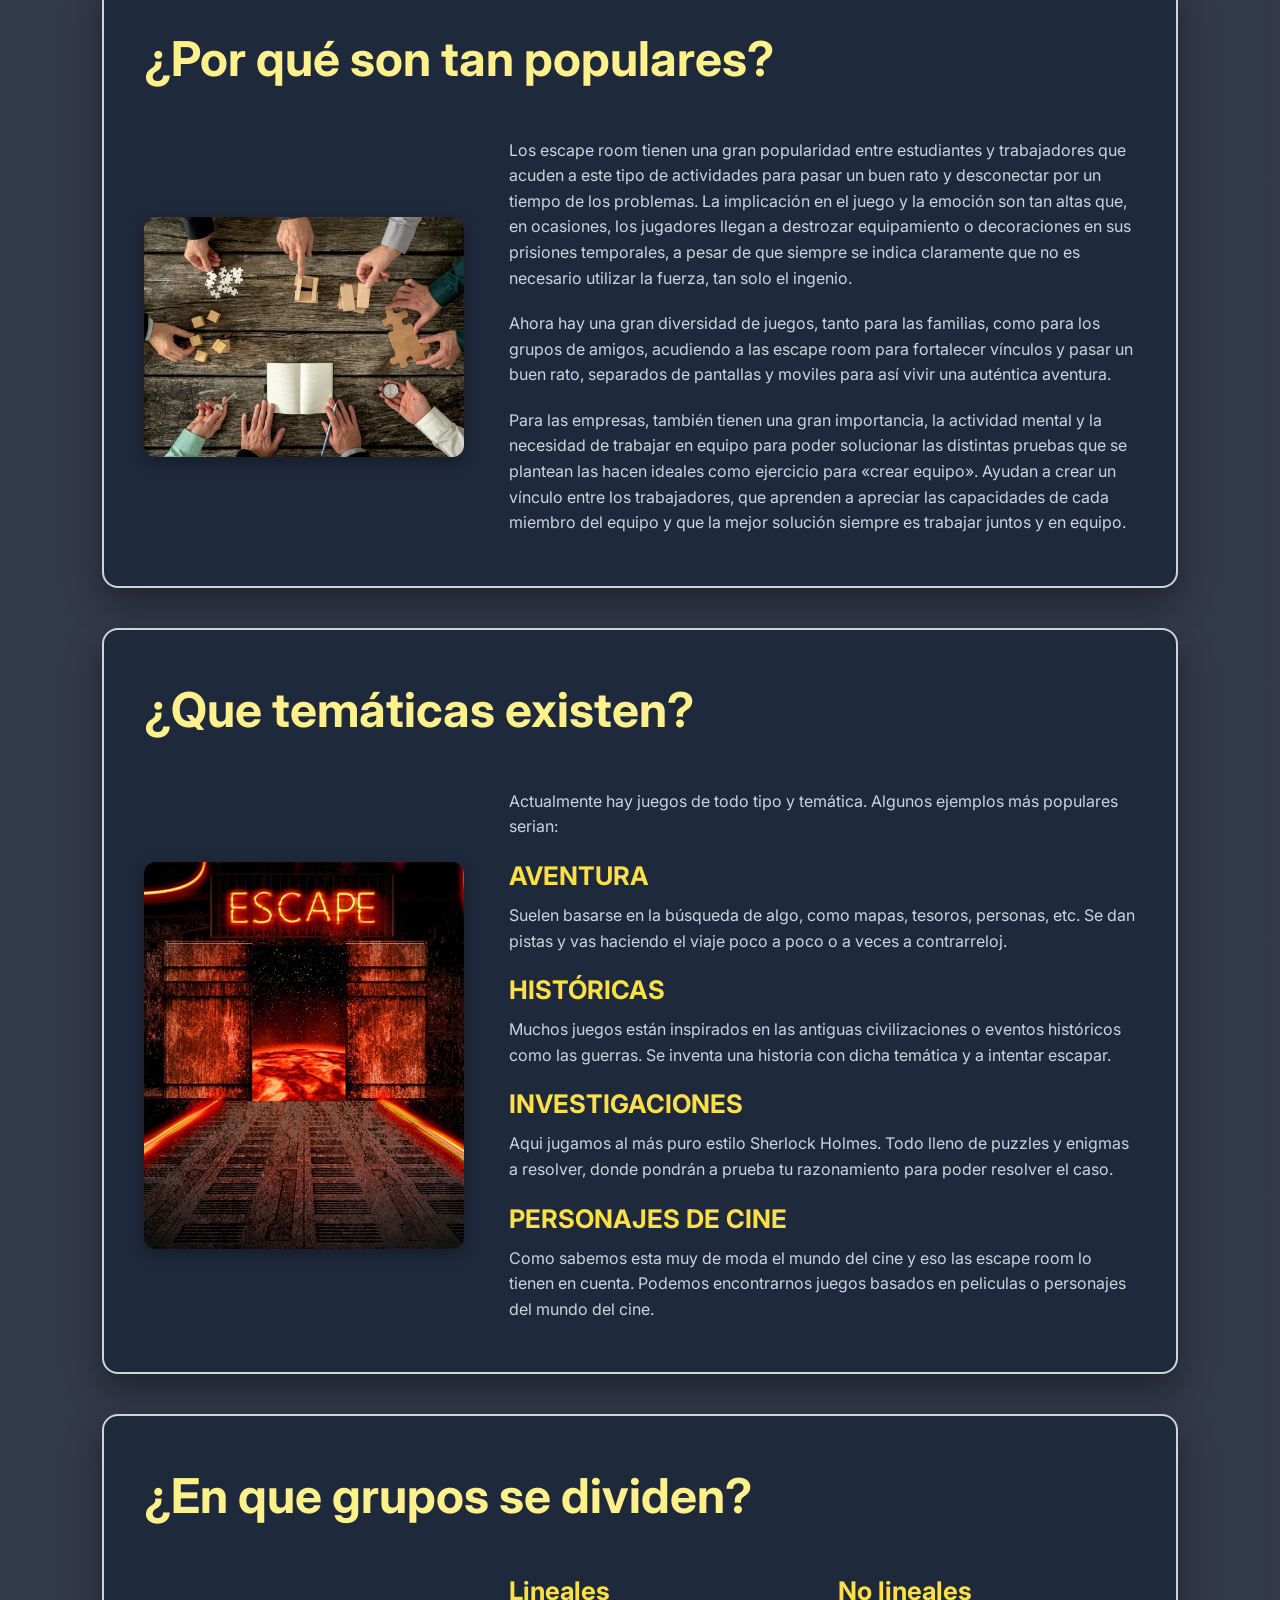
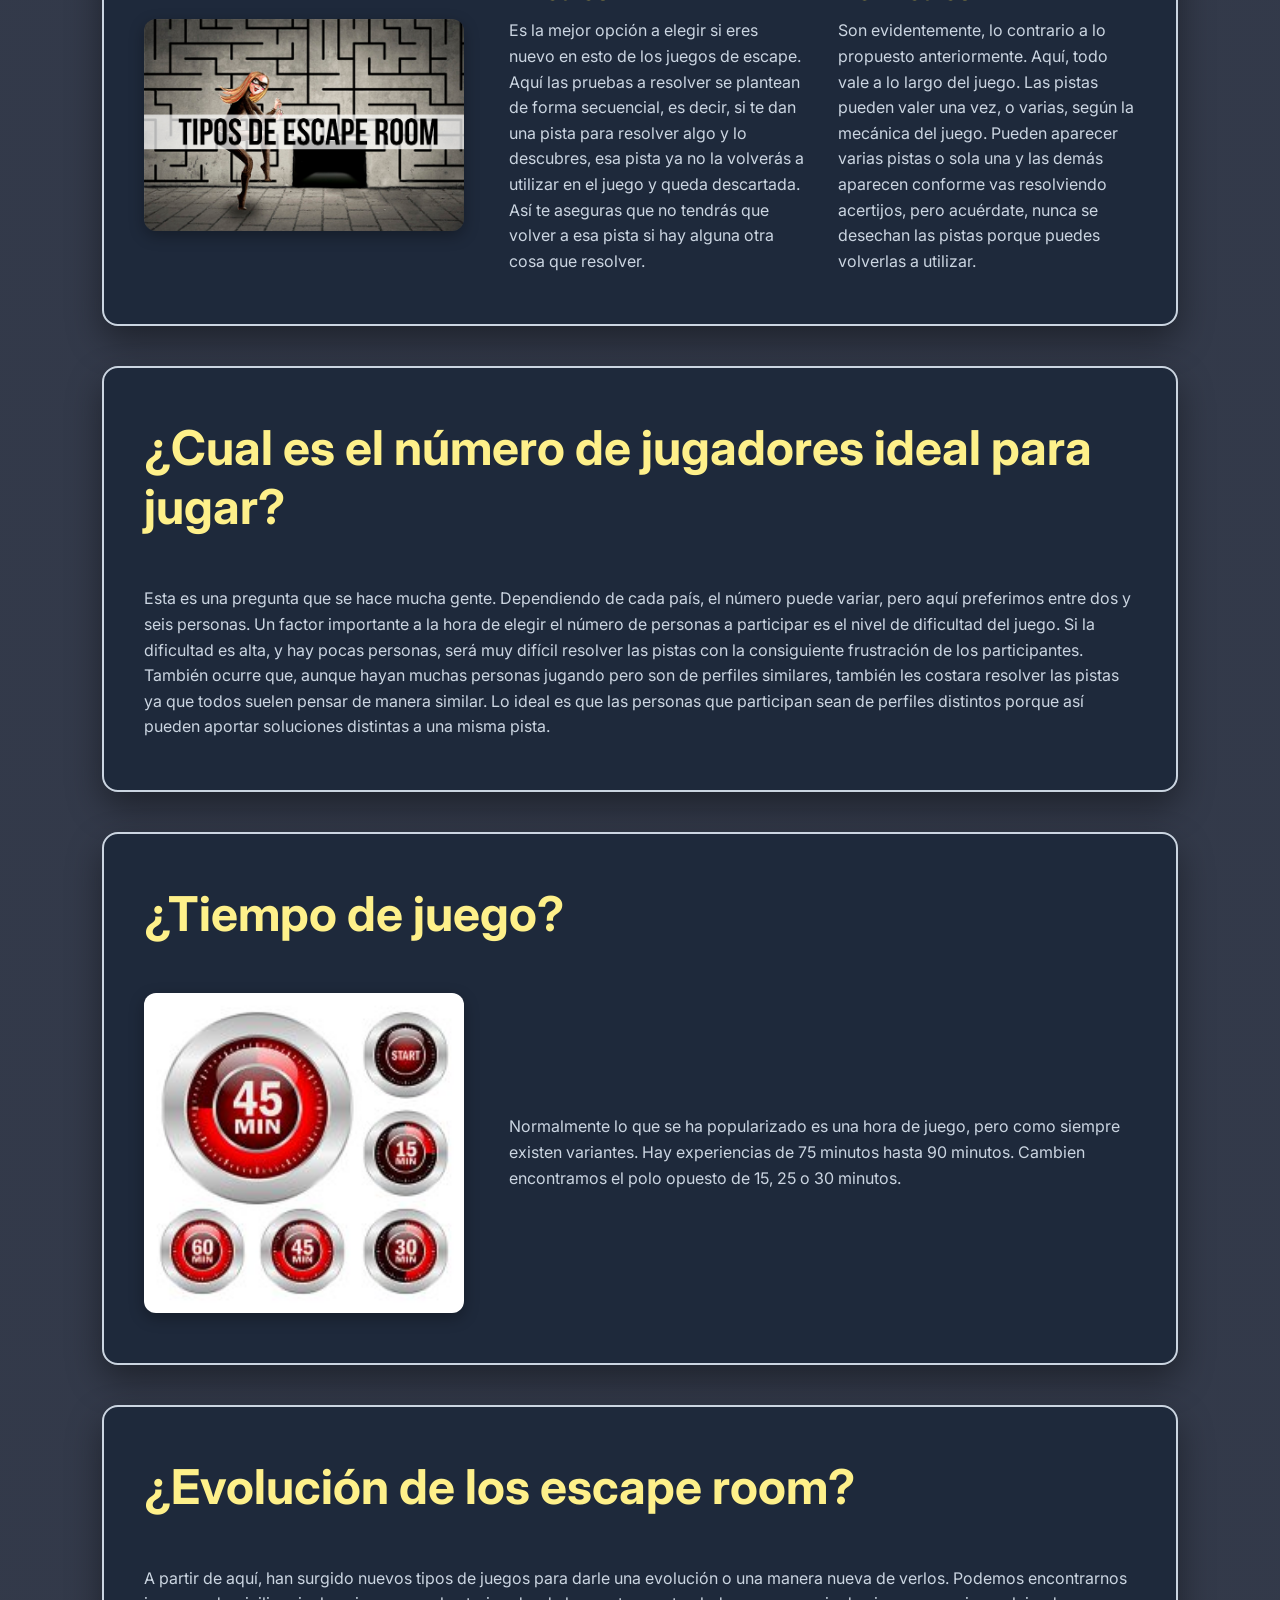
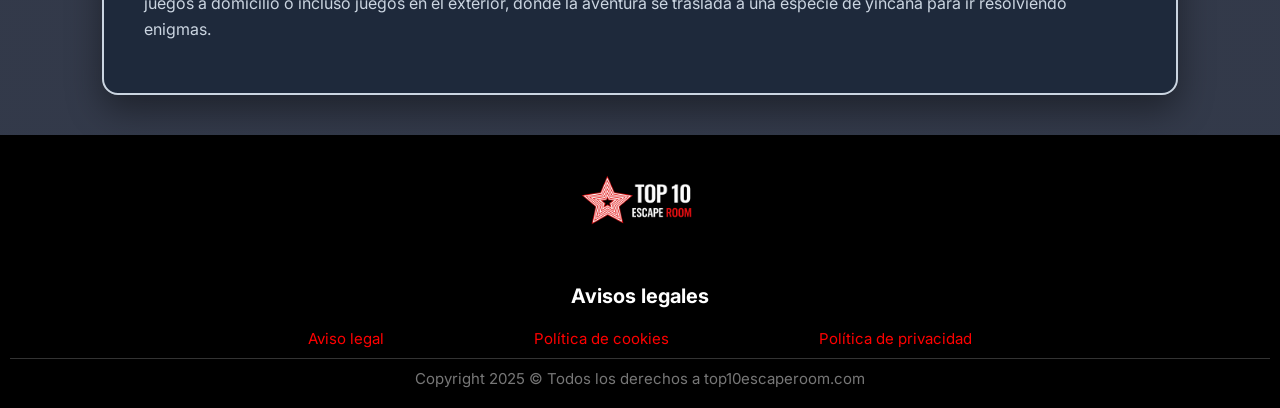
==== commit 146c389d: "cambios" ====
--- a/index.html
+++ b/index.html
@@ -11,9 +11,9 @@
     <link rel="stylesheet" href="css/styles.css">
 </head>
 
-<body>
-
-    <header class="hero">
+<body class="home-body">
+
+    <header class="hero home-hero">
 
         <nav class="navbar">
             <div class="logo">
@@ -28,7 +28,7 @@
 
         <section class="hero-historia">
 
-            <div class="hero-contenido">
+            <div class="hero-content">
 
                 <span class="badge">Guía Escape Rooms</span>
                 <h1>¿Qué es un Escape Room?</h1>
@@ -40,6 +40,9 @@
 
         </section>
 
+    </header>
+
+    <main>
 
         <section class="contenido">
 
@@ -59,7 +62,9 @@
         <section class="contenido oscuro">
 
             <div class="contenedor">
+
                 <h2>¿Cual es el origen de los escape room?</h2>
+
                 <p>Los juegos de escape fueron creados en 2007 en Japón por el guionista y director de cine
                     Takao Kato. El autor se basó en los polpulares juegos «point and click» (apuntar y hacer click),
                     muy ligado a los juegos de aventuras gráficas, para concebir el «Real Escape Game». Años más
@@ -78,92 +83,123 @@
         </section>
 
 
+        <section class="contenido populares">
+
+            <div class="contenedor">
+
+                <h2>¿Por qué son tan populares?</h2>
+
+                <div class="populares-flex">
+                    <div class="caja">
+                        <img src="imagenes/imagen-puzzle.webp" alt="Imagen Puzzle">
+                    </div>
+                    <div class="beneficios">
+                        <div class="card-beneficio">
+                            <p>Los escape room tienen una gran popularidad entre estudiantes y trabajadores que acuden a
+                                este tipo de actividades para pasar un buen rato y desconectar por un tiempo de los
+                                problemas. La implicación en el juego y la emoción son tan altas que, en ocasiones, los
+                                jugadores llegan a destrozar equipamiento o decoraciones en sus prisiones temporales, a
+                                pesar de que siempre se indica claramente que no es necesario utilizar la fuerza, tan
+                                solo
+                                el ingenio.</p>
+                            <p>Ahora hay una gran diversidad de juegos, tanto para las familias, como para los grupos de
+                                amigos, acudiendo a las escape room para fortalecer vínculos y pasar un buen rato,
+                                separados
+                                de pantallas y moviles para así vivir una auténtica aventura.</p>
+                            <p>Para las empresas, también tienen una gran importancia, la actividad mental y la
+                                necesidad de
+                                trabajar en equipo para poder solucionar las distintas pruebas que se plantean las hacen
+                                ideales como ejercicio para «crear equipo». Ayudan a crear un vínculo entre los
+                                trabajadores, que aprenden a apreciar las capacidades de cada miembro del equipo y que
+                                la
+                                mejor solución siempre es trabajar juntos y en equipo.</p>
+                        </div>
+                    </div>
+                </div>
+            </div>
+
+        </section>
+
+
+        <section class="contenido oscuro">
+
+            <div class="contenedor">
+                <h2>¿Que temáticas existen?</h2>
+                <div class="populares-flex">
+                    <div class="caja">
+                        <img src="imagenes/tematica-escape.webp" alt="Imagen Tematica">
+                    </div>
+                    <div class="tematicas">
+                        <article class="card-tematica">
+                            <p>Actualmente hay juegos de todo tipo y temática. Algunos ejemplos más populares serian:
+                            </p>
+                        </article>
+
+                        <article class="card-tematica">
+                            <h3>AVENTURA</h3>
+                            <p>Suelen basarse en la búsqueda de algo, como mapas, tesoros, personas, etc. Se dan pistas
+                                y
+                                vas haciendo el viaje poco a poco o a veces a contrarreloj.</p>
+                        </article>
+
+                        <article class="card-tematica">
+                            <h3>HISTÓRICAS</h3>
+                            <p>Muchos juegos están inspirados en las antiguas civilizaciones o eventos históricos como
+                                las
+                                guerras. Se inventa una historia con dicha temática y a intentar escapar.</p>
+                        </article>
+
+                        <article class="card-tematica">
+                            <h3>INVESTIGACIONES</h3>
+                            <p>Aqui jugamos al más puro estilo Sherlock Holmes. Todo lleno de puzzles y enigmas a
+                                resolver,
+                                donde pondrán a prueba tu razonamiento para poder resolver el caso.</p>
+                        </article>
+
+                        <article class="card-tematica">
+                            <h3>PERSONAJES DE CINE</h3>
+                            <p>Como sabemos esta muy de moda el mundo del cine y eso las escape room lo tienen en
+                                cuenta.
+                                Podemos encontrarnos juegos basados en peliculas o personajes del mundo del cine.</p>
+                        </article>
+                    </div>
+                </div>
+            </div>
+
+        </section>
+
+
         <section class="contenido">
 
             <div class="contenedor">
-                <h2>¿Por qué son tan populares?</h2>
-                <div class="beneficios">
-                    <div class="card-beneficio">
-                        <p>Los escape room tienen una gran popularidad entre estudiantes y trabajadores que acuden a
-                            este tipo de actividades para pasar un buen rato y desconectar por un tiempo de los
-                            problemas. La implicación en el juego y la emoción son tan altas que, en ocasiones, los
-                            jugadores llegan a destrozar equipamiento o decoraciones en sus prisiones temporales, a
-                            pesar de que siempre se indica claramente que no es necesario utilizar la fuerza, tan solo
-                            el ingenio.</p>
-                        <p>Ahora hay una gran diversidad de juegos, tanto para las familias, como para los grupos de
-                            amigos, acudiendo a las escape room para fortalecer vínculos y pasar un buen rato, separados
-                            de pantallas y moviles para así vivir una auténtica aventura.</p>
-                        <p>Para las empresas, también tienen una gran importancia, la actividad mental y la necesidad de
-                            trabajar en equipo para poder solucionar las distintas pruebas que se plantean las hacen
-                            ideales como ejercicio para «crear equipo». Ayudan a crear un vínculo entre los
-                            trabajadores, que aprenden a apreciar las capacidades de cada miembro del equipo y que la
-                            mejor solución siempre es trabajar juntos y en equipo.</p>
-                    </div>
-                </div>
-            </div>
-
-        </section>
-
-
-        <section class="contenido oscuro">
-
-            <div class="contenedor">
-                <h2>¿Que temáticas existen?</h2>
-                <div class="tematicas">
-                    <article class="card-tematica">
-                        <p>Actualmente hay juegos de todo tipo y temática. Algunos ejemplos más populares serian:</p>
-                    </article>
-
-                    <article class="card-tematica">
-                        <h3>AVENTURA</h3>
-                        <p>Suelen basarse en la búsqueda de algo, como mapas, tesoros, personas, etc. Se dan pistas y
-                            vas haciendo el viaje poco a poco o a veces a contrarreloj.</p>
-                    </article>
-
-                    <article class="card-tematica">
-                        <h3>HISTÓRICAS</h3>
-                        <p>Muchos juegos están inspirados en las antiguas civilizaciones o eventos históricos como las
-                            guerras. Se inventa una historia con dicha temática y a intentar escapar.</p>
-                    </article>
-
-                    <article class="card-tematica">
-                        <h3>INVESTIGACIOONES</h3>
-                        <p>Aqui jugamos al más puro estilo Sherlock Holmes. Todo lleno de puzzles y enigmas a resolver,
-                            donde pondrán a prueba tu razonamiento para poder resolver el caso.</p>
-                    </article>
-
-                    <article class="card-tematica">
-                        <h3>PERSONAJES DE CINER</h3>
-                        <p>Como sabemos esta muy de moda el mundo del cine y eso las escape room lo tienen en cuenta.
-                            Podemos encontrarnos juegos basados en peliculas o personajes del mundo del cine.</p>
-                    </article>
-                </div>
-            </div>
-
-        </section>
-
-
-        <section class="contenido">
-
-            <div class="contenedor">
                 <h2>¿En que grupos se dividen?</h2>
-                <div class="dos-columnas">
-                    <div class="tipo">
-                        <h3>Lineales</h3>
-                        <p>Es la mejor opción a elegir si eres nuevo en esto de los juegos de escape. Aquí las pruebas a
-                            resolver se plantean de forma secuencial, es decir, si te dan una pista para resolver algo y
-                            lo descubres, esa pista ya no la volverás a utilizar en el juego y queda descartada. Así te
-                            aseguras que no tendrás que volver a esa pista si hay alguna otra cosa que resolver.
-                        </p>
-                    </div>
-
-                    <div class="tipo">
-                        <h3>No lineales</h3>
-                        <p>Son evidentemente, lo contrario a lo propuesto anteriormente. Aquí, todo vale a lo largo del
-                            juego. Las pistas pueden valer una vez, o varias, según la mecánica del juego. Pueden
-                            aparecer varias pistas o sola una y las demás aparecen conforme vas resolviendo acertijos,
-                            pero acuérdate, nunca se desechan las pistas porque puedes volverlas a utilizar.
-                        </p>
+                <div class="populares-flex">
+                    <div class="caja">
+                        <img src="imagenes/tipo-lineal-no-lineal .jpg" alt="juuego lineal no lineal">
+                    </div>
+                    <div class="dos-columnas">
+                        <div class="tipo">
+                            <h3>Lineales</h3>
+                            <p>Es la mejor opción a elegir si eres nuevo en esto de los juegos de escape. Aquí las
+                                pruebas a
+                                resolver se plantean de forma secuencial, es decir, si te dan una pista para resolver
+                                algo y
+                                lo descubres, esa pista ya no la volverás a utilizar en el juego y queda descartada. Así
+                                te
+                                aseguras que no tendrás que volver a esa pista si hay alguna otra cosa que resolver.
+                            </p>
+                        </div>
+
+                        <div class="tipo">
+                            <h3>No lineales</h3>
+                            <p>Son evidentemente, lo contrario a lo propuesto anteriormente. Aquí, todo vale a lo largo
+                                del
+                                juego. Las pistas pueden valer una vez, o varias, según la mecánica del juego. Pueden
+                                aparecer varias pistas o sola una y las demás aparecen conforme vas resolviendo
+                                acertijos,
+                                pero acuérdate, nunca se desechan las pistas porque puedes volverlas a utilizar.
+                            </p>
+                        </div>
                     </div>
                 </div>
             </div>
@@ -193,12 +229,16 @@
 
             <div class="contenedor">
                 <h2>¿Tiempo de juego?</h2>
-
-                <div class="estadisticas">
-                    <div class="stat">
-                        <p>Normalmente lo que se ha popularizado es una hora de juego, pero como siempre existen
-                            variantes. Hay experiencias de 75 minutos hasta 90 minutos. Cambien encontramos el polo
-                            opuesto de 15, 25 o 30 minutos.</p>
+                <div class="populares-flex">
+                    <div class="caja">
+                        <img src="imagenes/tiempo-juego.jpg" alt="Tiempo">
+                    </div>
+                    <div class="estadisticas">
+                        <div class="stat">
+                            <p>Normalmente lo que se ha popularizado es una hora de juego, pero como siempre existen
+                                variantes. Hay experiencias de 75 minutos hasta 90 minutos. Cambien encontramos el polo
+                                opuesto de 15, 25 o 30 minutos.</p>
+                        </div>
                     </div>
                 </div>
             </div>
@@ -218,18 +258,23 @@
 
         </section>
 
-        <footer class="footer">
-            <div class="footer-container">
-                <div class="footer-links">
-                    <h3>Avisos legales</h3>
-                    <ul>
-                        <li><a href="aviso-legal.html">Aviso legal</a></li>
-                        <li><a href="politica-de-cookies.html">Política de cookies</a></li>
-                        <li><a href="/politica-privacidad/">Política de privacidad</a></li>
-                    </ul>
-                </div>
-            </div>
-            <div class="footer-bottom">
-                Copyright 2025 © Todos los derechos a top10escaperoom.com
-            </div>
-        </footer>+    </main>
+
+    <footer class="footer">
+        <div class="footer-container">
+            <div class="footer-logo">
+                <img src="imagenes/logo-top10-footer.png" alt="Logo Top 10 Escape Room">
+            </div>
+            <div class="footer-links">
+                <h3>Avisos legales</h3>
+                <ul>
+                    <li><a href="aviso-legal.html">Aviso legal</a></li>
+                    <li><a href="politica-de-cookies.html">Política de cookies</a></li>
+                    <li><a href="/politica-privacidad/">Política de privacidad</a></li>
+                </ul>
+            </div>
+        </div>
+        <div class="footer-bottom">
+            Copyright 2025 © Todos los derechos a top10escaperoom.com
+        </div>
+    </footer>
--- a/css/styles.css
+++ b/css/styles.css
@@ -1,349 +1,626 @@
-*{
-margin:0;
-padding:0;
-box-sizing:border-box;
-}
-
-body{
-font-family:'Inter',sans-serif;
-background:#0f172a;
-color:white;
-}
-
-.hero{
-height:100vh;
-background:
-linear-gradient(rgba(15,23,42,.8),
-rgba(15,23,42,.8)),
-url("https://images.unsplash.com/photo-1516321318423-f06f85e504b3?q=80&w=2000");
-background-size:cover;
-background-position:center;
-}
-
-.navbar{
-display:flex;
-justify-content:space-between;
-align-items:center;
-padding:25px 8%;
-background: #ffffff;
-}
-
-
-
-.logo img{
-    width:150px;
-    height:auto;
-}
-
-@media (max-width:768px){
-
-    .logo img{
-        width:100px;
-    }
-
-}
-
-.navbar ul{
-display:flex;
-gap:100px;
-list-style:none;
-}
-
-.navbar a{
-text-decoration:none;
-color:rgb(14, 13, 13);
-}
-
-.hero-content{
-height:80%;
-display:flex;
-flex-direction:column;
-justify-content:center;
-align-items:center;
-text-align:center;
-padding:20px;
-}
-
-.hero-content h1{
-font-size:4rem;
-max-width:900px;
-margin-bottom:20px;
-}
-
-.hero-content p{
-max-width:700px;
-font-size:1.2rem;
-opacity:.8;
-margin-bottom:40px;
-}
-
-.search-box{
-display:flex;
-gap:10px;
-width:100%;
-max-width:700px;
-}
-
-.search-box input{
-flex:1;
-padding:18px;
-border:none;
-border-radius:15px;
-}
-
-.search-box button{
-padding:18px 30px;
-background:#f59e0b;
-border:none;
-border-radius:15px;
-font-weight:700;
-cursor:pointer;
-}
-
-section{
-padding:100px 8%;
-}
-
-h2{
-font-size:2.5rem;
-margin-bottom:50px;
-}
-
-.rooms{
-display:grid;
-grid-template-columns:repeat(auto-fit,minmax(320px,1fr));
-gap:30px;
-}
-
-.room-card{
-background:#1e293b;
-border-radius:25px;
-overflow:hidden;
-transition:.3s;
-position:relative;
-}
-
-.room-card:hover{
-transform:translateY(-10px);
-}
-
-.room-card span{
-position:absolute;
-top:15px;
-left:15px;
-background:#f59e0b;
-padding:8px 15px;
-border-radius:30px;
-font-weight:700;
-}
-
-.room-card img{
-width:100%;
-height:250px;
-object-fit:cover;
-}
-
-.room-card h3{
-padding:20px 20px 5px;
-}
-
-.room-card p{
-padding:0 20px 20px;
-opacity:.7;
-}
-
-.score{
-margin:0 20px 20px;
-background:#22c55e;
-display:inline-block;
-padding:10px 20px;
-border-radius:20px;
-font-weight:700;
-}
-
-.category-grid{
-display:grid;
-grid-template-columns:repeat(auto-fit,minmax(220px,1fr));
-gap:20px;
-}
-
-.category{
-background:#1e293b;
-padding:40px;
-text-align:center;
-border-radius:20px;
-font-size:2rem;
-}
-
-.category h3{
-margin-top:15px;
-font-size:1.1rem;
-}
-
-.city-grid{
-display:grid;
-grid-template-columns:repeat(auto-fit,minmax(180px,1fr));
-gap:20px;
-}
-
-.city-grid a{
-background:#1e293b;
-padding:25px;
-text-align:center;
-border-radius:15px;
-text-decoration:none;
-color:white;
-font-weight:600;
-}
-
-.stats{
-display:flex;
-justify-content:space-around;
-text-align:center;
-background:#111827;
-}
-
-.stats h3{
-font-size:3rem;
-color:#f59e0b;
-}
-
-.cta{
-text-align:center;
-background:linear-gradient(135deg,#f59e0b,#ea580c);
-}
-
-.cta h2{
-margin-bottom:20px;
-}
-
-.cta p{
-margin-bottom:30px;
-}
-
-.cta button{
-padding:18px 40px;
-border:none;
-border-radius:15px;
-font-weight:700;
-cursor:pointer;
-}
-
-footer{
-padding:10px;
-text-align:center;
-background:#020617;
-}
-
-.footer{
-    background:#000;
-    color:#fff;
-    padding-top:20px;
-}
-
-.footer-container{
-    max-width:1200px;
-    margin:0 auto;
-    padding:0 0 10px;
-    display:flex;
-    justify-content:space-between;
-    align-items:flex-start;
-    flex-wrap:wrap;
-}
-
-.footer-links{
-    width:100%;
-    text-align:center;
-}
-
-.footer-links h3{
-    font-size:20px;
-    margin-bottom:20px;
-}
-
-.footer-links ul{
-    list-style:none;
-    padding:0;
-    margin:0;
-    display:flex;
-    justify-content:center;
-    align-items:center;
-    gap:150px; /* separación entre enlaces */
-    flex-wrap:wrap;
-}
-
-.footer-links li{
-    margin:0;
-}
-
-.footer-links a{
-    color:#ff0000;
-    text-decoration:none;
-    font-size:15px;
-    transition:0.3s;
-}
-
-.footer-links a:hover{
-    color:white;
-}
-
-@media (max-width:768px){
-
-    .footer-links ul{
-        flex-direction:column;
-        gap:15px;
-    }
-
-}
-
-.footer-bottom{
-    border-top:1px solid #333;
-    text-align:center;
-    padding:10px;
-    color:#777;
-    font-size:15px;
-}
-
-@media(max-width:768px){
-
-.hero-content h1{
-font-size:2.4rem;
-}
-
-.navbar{
-flex-direction:column;
-gap:20px;
-}
-
-.search-box{
-flex-direction:column;
-}
-
-.stats{
-flex-direction:column;
-gap:40px;
-}
-
-}
-
-table{
-    width:100%;
-    border-collapse:collapse;
-    margin:30px 0;
-}
-
-th,
-td{
-    border:1px solid #ddd;
-    padding:12px;
-    text-align:left;
-}
-
-th{
-    background:#111;
-    color:#fff;
-}
-
-tr:nth-child(even){
-    background:#f5f5f5;
-}+* {
+    margin: 0;
+    padding: 0;
+    box-sizing: border-box;
+}
+
+body {
+    font-family: 'Inter', sans-serif;
+    background:
+        linear-gradient(rgba(15, 23, 42, 0.85),
+            rgba(15, 23, 42, 0.85)),
+        url("../imagenes/fondo-web.jpg") no-repeat center center fixed;
+    background-size: cover;
+    color: white;
+}
+
+.hero {
+    min-height: 70vh;
+    display: flex;
+    flex-direction: column;
+    background:
+        linear-gradient(rgba(15, 23, 42, .8),
+            rgba(15, 23, 42, .8)),
+        url("https://images.unsplash.com/photo-1516321318423-f06f85e504b3?q=80&w=2000");
+    background-size: cover;
+    background-position: center;
+}
+
+.hero.home-hero {
+    background:
+        linear-gradient(rgba(15, 23, 42, 0.8),
+            rgba(15, 23, 42, 0.95)),
+        url("../imagenes/fondo-web.jpg");
+    background-size: cover;
+    background-position: center;
+}
+
+.navbar {
+    display: flex;
+    justify-content: space-between;
+    align-items: center;
+    padding: 6px 8%; /* Nav más estrecho */
+    background: #f1f5f9; /* Color de navegación bastante más claro */
+    border-bottom: 2px solid #cbd5e1; /* Línea de color off-white (no blanca del todo) */
+    box-shadow: 0 4px 15px rgba(0, 0, 0, 0.1);
+}
+
+.logo img {
+    width: 170px; /* Logo un poco más grande */
+    height: auto;
+}
+
+@media (max-width:768px) {
+
+    .logo img {
+        width: 120px; /* Logo más grande en móvil */
+    }
+
+}
+
+.navbar ul {
+    display: flex;
+    gap: 60px;
+    /* Reducido para evitar overflows */
+    list-style: none;
+}
+
+.navbar a {
+    text-decoration: none;
+    color: #0f172a; /* Color oscuro para contraste en fondo claro */
+    font-weight: 600;
+    transition: color 0.3s ease;
+}
+
+.navbar a:hover {
+    color: #dc2626; /* Hover de color rojo del logo */
+}
+
+.hero-content {
+    flex: 1;
+    display: flex;
+    flex-direction: column;
+    justify-content: center;
+    align-items: center;
+    text-align: center;
+    padding: 20px;
+}
+
+.hero-historia {
+    flex: 1;
+    display: flex;
+    justify-content: center;
+    align-items: center;
+    padding: 40px 8% 60px;
+    /* Padding vertical reducido */
+}
+
+.badge {
+    background: rgba(254, 240, 138, 0.1);
+    color: #fef08a; /* Amarillo mucho más claro */
+    border: 1px solid rgba(254, 240, 138, 0.25);
+    padding: 6px 16px;
+    border-radius: 30px;
+    font-size: 0.85rem;
+    font-weight: 700;
+    text-transform: uppercase;
+    letter-spacing: 1px;
+    margin-bottom: 20px;
+    display: inline-block;
+}
+
+.hero-content h1 {
+    font-size: 4rem;
+    max-width: 900px;
+    margin-bottom: 20px;
+}
+
+.hero-content p {
+    max-width: 700px;
+    font-size: 1.2rem;
+    opacity: .8;
+    margin-bottom: 40px;
+}
+
+.search-box {
+    display: flex;
+    gap: 10px;
+    width: 100%;
+    max-width: 700px;
+}
+
+.search-box input {
+    flex: 1;
+    padding: 18px;
+    border: none;
+    border-radius: 15px;
+}
+
+.search-box button {
+    padding: 18px 30px;
+    background: #f59e0b;
+    border: none;
+    border-radius: 15px;
+    font-weight: 700;
+    cursor: pointer;
+}
+
+section {
+    padding: 100px 8%;
+}
+
+h2 {
+    font-size: 3rem; /* Encabezado global más grande */
+    margin-bottom: 50px;
+    color: #fef08a; /* Del mismo color amarillo claro que los h1 */
+}
+
+.rooms {
+    display: grid;
+    grid-template-columns: repeat(auto-fit, minmax(320px, 1fr));
+    gap: 30px;
+}
+
+.room-card {
+    background: #1e293b;
+    border-radius: 25px;
+    overflow: hidden;
+    transition: .3s;
+    position: relative;
+}
+
+.room-card:hover {
+    transform: translateY(-10px);
+}
+
+.room-card span {
+    position: absolute;
+    top: 15px;
+    left: 15px;
+    background: #f59e0b;
+    padding: 8px 15px;
+    border-radius: 30px;
+    font-weight: 700;
+}
+
+.room-card img {
+    width: 100%;
+    height: 250px;
+    object-fit: cover;
+}
+
+.room-card h3 {
+    padding: 20px 20px 5px;
+}
+
+.room-card p {
+    padding: 0 20px 20px;
+    opacity: .7;
+}
+
+.score {
+    margin: 0 20px 20px;
+    background: #22c55e;
+    display: inline-block;
+    padding: 10px 20px;
+    border-radius: 20px;
+    font-weight: 700;
+}
+
+.category-grid {
+    display: grid;
+    grid-template-columns: repeat(auto-fit, minmax(220px, 1fr));
+    gap: 20px;
+}
+
+.category {
+    background: #1e293b;
+    padding: 40px;
+    text-align: center;
+    border-radius: 20px;
+    font-size: 2rem;
+}
+
+.category h3 {
+    margin-top: 15px;
+    font-size: 1.1rem;
+}
+
+.city-grid {
+    display: grid;
+    grid-template-columns: repeat(auto-fit, minmax(180px, 1fr));
+    gap: 20px;
+}
+
+.city-grid a {
+    background: #1e293b;
+    padding: 25px;
+    text-align: center;
+    border-radius: 15px;
+    text-decoration: none;
+    color: white;
+    font-weight: 600;
+}
+
+.stats {
+    display: flex;
+    justify-content: space-around;
+    text-align: center;
+    background: #111827;
+}
+
+.stats h3 {
+    font-size: 3.2rem;
+    color: #fde047; /* Amarillo más claro */
+}
+
+.cta {
+    text-align: center;
+    background: linear-gradient(135deg, #f59e0b, #ea580c);
+}
+
+.cta h2 {
+    margin-bottom: 20px;
+}
+
+.cta p {
+    margin-bottom: 30px;
+}
+
+.cta button {
+    padding: 18px 40px;
+    border: none;
+    border-radius: 15px;
+    font-weight: 700;
+    cursor: pointer;
+}
+
+footer {
+    padding: 10px;
+    text-align: center;
+    background: #020617;
+}
+
+.footer {
+    background: #000;
+    color: #fff;
+    padding-top: 20px;
+}
+
+.footer-container {
+    max-width: 1200px;
+    margin: 0 auto;
+    padding: 0 0 10px;
+    display: flex;
+    justify-content: space-between;
+    align-items: flex-start;
+    flex-wrap: wrap;
+}
+
+.footer-logo {
+    width: 100%;
+    text-align: center;
+    margin-bottom: 25px;
+}
+
+.footer-logo img {
+    width: 150px;
+    height: auto;
+}
+
+
+.footer-links {
+    width: 100%;
+    text-align: center;
+}
+
+.footer-links h3 {
+    font-size: 20px;
+    margin-bottom: 20px;
+}
+
+.footer-links ul {
+    list-style: none;
+    padding: 0;
+    margin: 0;
+    display: flex;
+    justify-content: center;
+    align-items: center;
+    gap: 150px;
+    /* separación entre enlaces */
+    flex-wrap: wrap;
+}
+
+.footer-links li {
+    margin: 0;
+}
+
+.footer-links a {
+    color: #ff0000;
+    text-decoration: none;
+    font-size: 15px;
+    transition: 0.3s;
+}
+
+.footer-links a:hover {
+    color: white;
+}
+
+@media (max-width:768px) {
+
+    .footer-logo img {
+        width: 120px;
+    }
+
+    .footer-links ul {
+        flex-direction: column;
+        gap: 15px;
+    }
+
+}
+
+.footer-bottom {
+    border-top: 1px solid #333;
+    text-align: center;
+    padding: 10px;
+    color: #777;
+    font-size: 15px;
+}
+
+@media(max-width:768px) {
+
+    .hero-content h1 {
+        font-size: 2.4rem;
+    }
+
+    .navbar {
+        flex-direction: column;
+        gap: 20px;
+    }
+
+    .search-box {
+        flex-direction: column;
+    }
+
+    .stats {
+        flex-direction: column;
+        gap: 40px;
+    }
+
+}
+
+table {
+    width: 100%;
+    border-collapse: collapse;
+    margin: 30px 0;
+}
+
+th,
+td {
+    border: 1px solid #ddd;
+    padding: 12px;
+    text-align: left;
+}
+
+th {
+    background: #111;
+    color: #fff;
+}
+
+tr:nth-child(even) {
+    background: #f5f5f5;
+}
+
+/* Secciones de contenido con borde 3D */
+.contenido {
+    border: 2px solid #cbd5e1; /* Borde liso (sin rayas/ridge) y en tono off-white (no blanco puro) */
+    border-radius: 16px;
+    background: #1e293b;
+    box-shadow: 0 15px 35px rgba(0, 0, 0, 0.4);
+    margin: 40px 8%; /* Secciones un poco más anchas (margin lateral reducido al 8%) */
+    padding: 50px 40px;
+    /* Ajuste leve de espaciado interno */
+}
+
+/* Párrafos y títulos dentro de las secciones de contenido */
+.contenido p {
+    margin-bottom: 20px;
+    line-height: 1.6;
+    color: #cbd5e1;
+    /* Color claro para mejor legibilidad */
+}
+
+.contenido p:last-child {
+    margin-bottom: 0;
+}
+
+.contenido h3 {
+    font-size: 1.6rem; /* Título h3 más grande */
+    color: #fde047; /* Amarillo más claro */
+    margin-bottom: 12px;
+}
+
+/* Contenedor flex para alinear imagen (izquierda) y contenido (derecha) */
+.populares-flex {
+    display: flex;
+    align-items: center;
+    gap: 45px;
+}
+
+.populares-flex .caja {
+    flex: 0 0 35%;
+    max-width: 320px;
+}
+
+.populares-flex .caja img {
+    width: 100%;
+    height: auto;
+    border-radius: 12px;
+    box-shadow: 0 5px 15px rgba(0, 0, 0, 0.3);
+    display: block;
+}
+
+.populares-flex .beneficios,
+.populares-flex .tematicas,
+.populares-flex .dos-columnas,
+.populares-flex .estadisticas {
+    flex: 1;
+}
+
+/* Distribución interna para la sección de "Dos Columnas" en desktop */
+.populares-flex .dos-columnas {
+    display: flex;
+    gap: 30px;
+}
+
+.populares-flex .dos-columnas .tipo {
+    flex: 1;
+}
+
+/* Distribución interna para la sección de "Temáticas" */
+.populares-flex .tematicas .card-tematica {
+    margin-bottom: 20px;
+}
+
+.populares-flex .tematicas .card-tematica:last-child {
+    margin-bottom: 0;
+}
+
+/* Ajustes responsivos para móviles */
+@media (max-width: 768px) {
+    .contenido {
+        margin: 30px 4%;
+        padding: 40px 20px;
+    }
+
+    .populares-flex {
+        flex-direction: column;
+        align-items: center;
+        gap: 30px;
+    }
+
+    .populares-flex .caja {
+        width: 100%;
+        max-width: 250px;
+    }
+
+    .populares-flex .dos-columnas {
+        flex-direction: column;
+        gap: 20px;
+    }
+}
+
+/* Estilos para las páginas legales (aviso legal, cookies, privacidad) */
+.seccion-legal {
+    padding: 60px 8%;
+    display: flex;
+    justify-content: center;
+}
+
+.contenedor-legal {
+    max-width: 1000px; /* Contenedor legal más grande */
+    width: 100%;
+    background: #1e293b; /* Fondo de tarjeta a juego con el resto de la web */
+    border: 2px solid #cbd5e1; /* Borde liso y tono off-white (no del todo blanco) */
+    border-radius: 16px;
+    padding: 50px 60px;
+    box-shadow: 0 15px 35px rgba(0, 0, 0, 0.4);
+}
+
+.contenedor-legal h1 {
+    font-size: 2.8rem; /* Encabezado mucho más grande */
+    color: #fef08a; /* Amarillo mucho más claro (casi crema) */
+    text-align: center;
+    margin-bottom: 40px;
+    border-bottom: 2px solid #cbd5e1; /* Línea de color off-white (no blanca del todo) */
+    padding-bottom: 15px;
+}
+
+.contenedor-legal h2 {
+    font-size: 1.8rem; /* Encabezado más grande */
+    color: #fef08a; /* Del mismo color amarillo claro que los h1 */
+    margin-top: 35px;
+    margin-bottom: 15px;
+}
+
+.contenedor-legal h3 {
+    font-size: 1.4rem; /* Encabezado más grande */
+    color: #e2e8f0;
+    margin-top: 25px;
+    margin-bottom: 10px;
+}
+
+.contenedor-legal p {
+    font-size: 1rem;
+    line-height: 1.7;
+    color: #cbd5e1;
+    margin-bottom: 20px;
+    text-align: justify; /* Alineación justificada para lectura clara y formal */
+}
+
+.contenedor-legal p strong {
+    color: #ffffff;
+}
+
+.contenedor-legal ul {
+    margin-left: 25px;
+    margin-bottom: 20px;
+    color: #cbd5e1;
+}
+
+.contenedor-legal li {
+    margin-bottom: 10px;
+    line-height: 1.6;
+}
+
+.contenedor-legal table {
+    width: 100%;
+    margin: 30px 0;
+    border-collapse: collapse;
+}
+
+.contenedor-legal th, 
+.contenedor-legal td {
+    padding: 12px;
+    border: 1px solid #475569;
+    color: #cbd5e1;
+    text-align: left;
+}
+
+.contenedor-legal th {
+    background: #0f172a;
+    color: #fde047; /* Amarillo más claro */
+    font-weight: 700;
+}
+
+.contenedor-legal tr:nth-child(even) {
+    background: rgba(255, 255, 255, 0.02);
+}
+
+@media (max-width: 768px) {
+    .navbar ul {
+        gap: 20px;
+        flex-wrap: wrap;
+        justify-content: center;
+        padding: 0;
+    }
+
+    .seccion-legal {
+        padding: 30px 4%;
+    }
+    
+    .contenedor-legal {
+        padding: 30px 20px;
+    }
+    
+    .contenedor-legal h1 {
+        font-size: 2.2rem;
+        margin-bottom: 30px;
+    }
+    
+    .contenedor-legal h2 {
+        font-size: 1.5rem;
+        margin-top: 25px;
+    }
+}
+
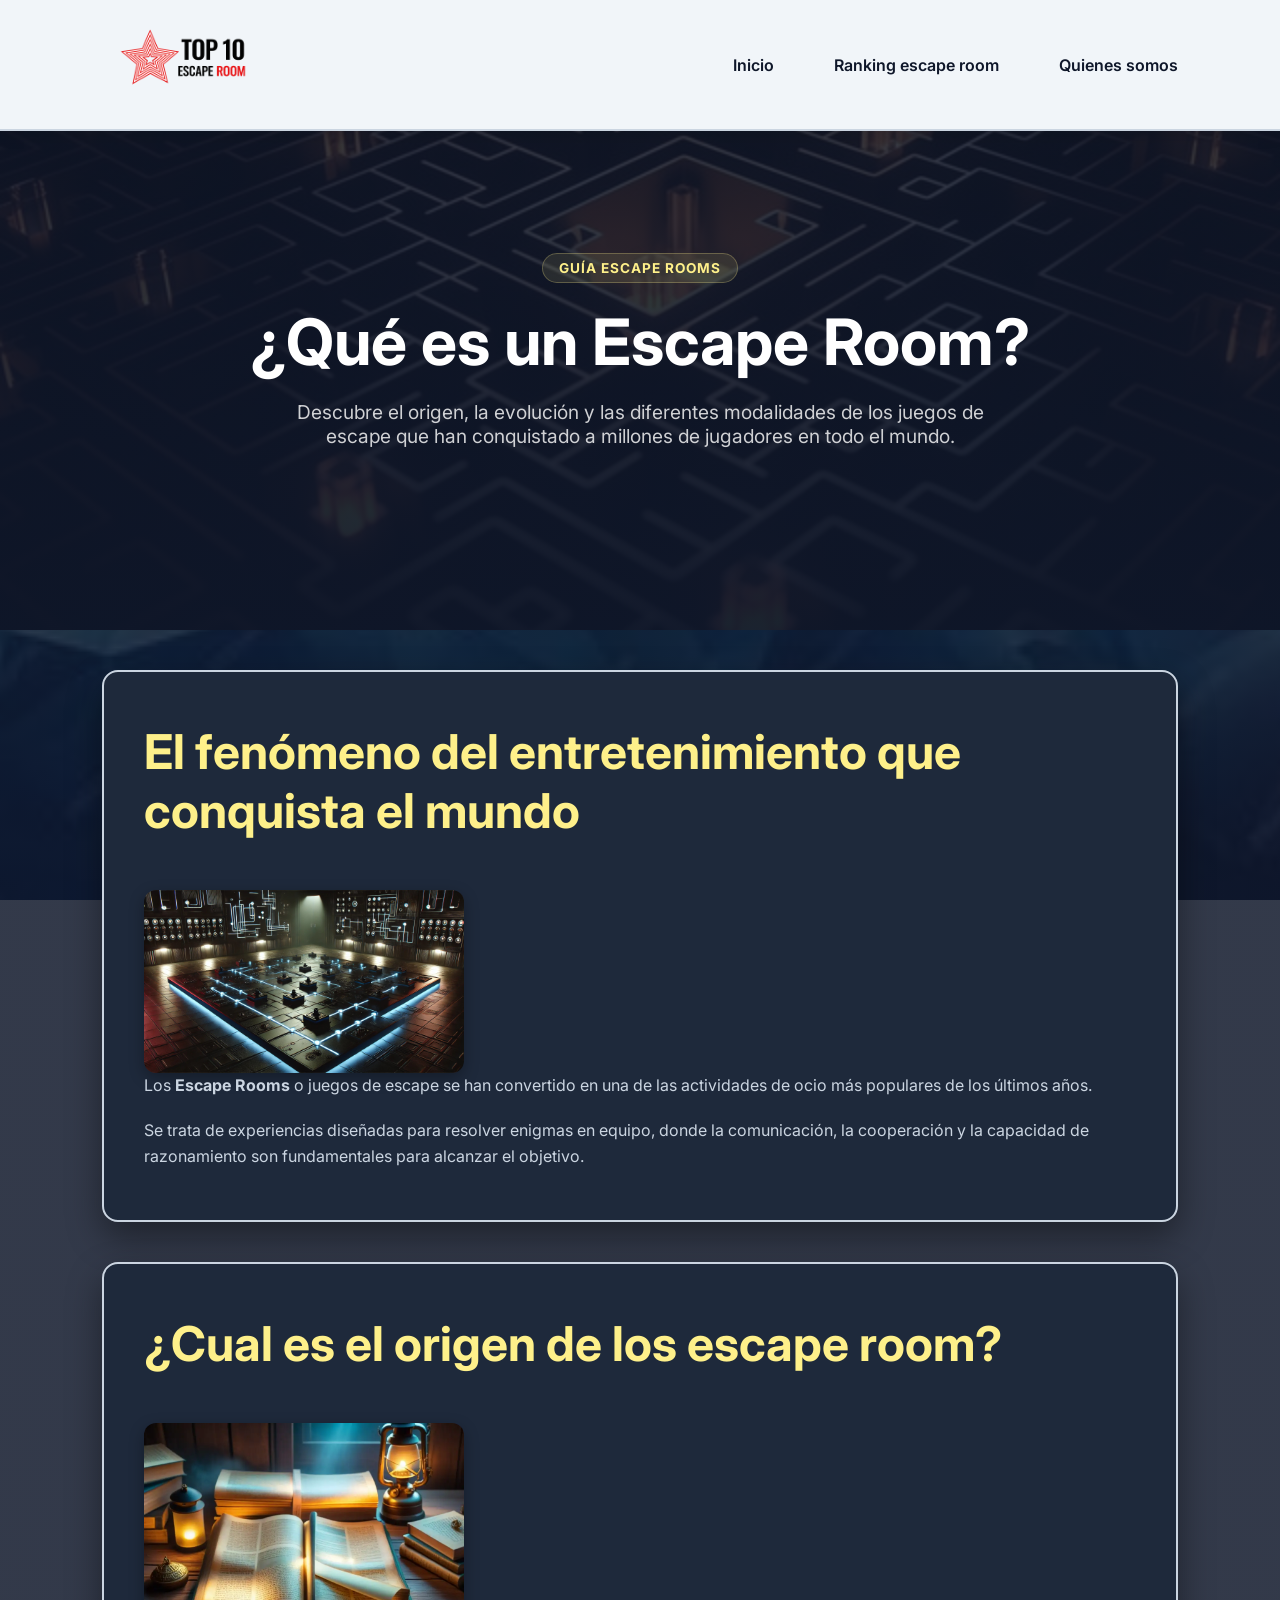
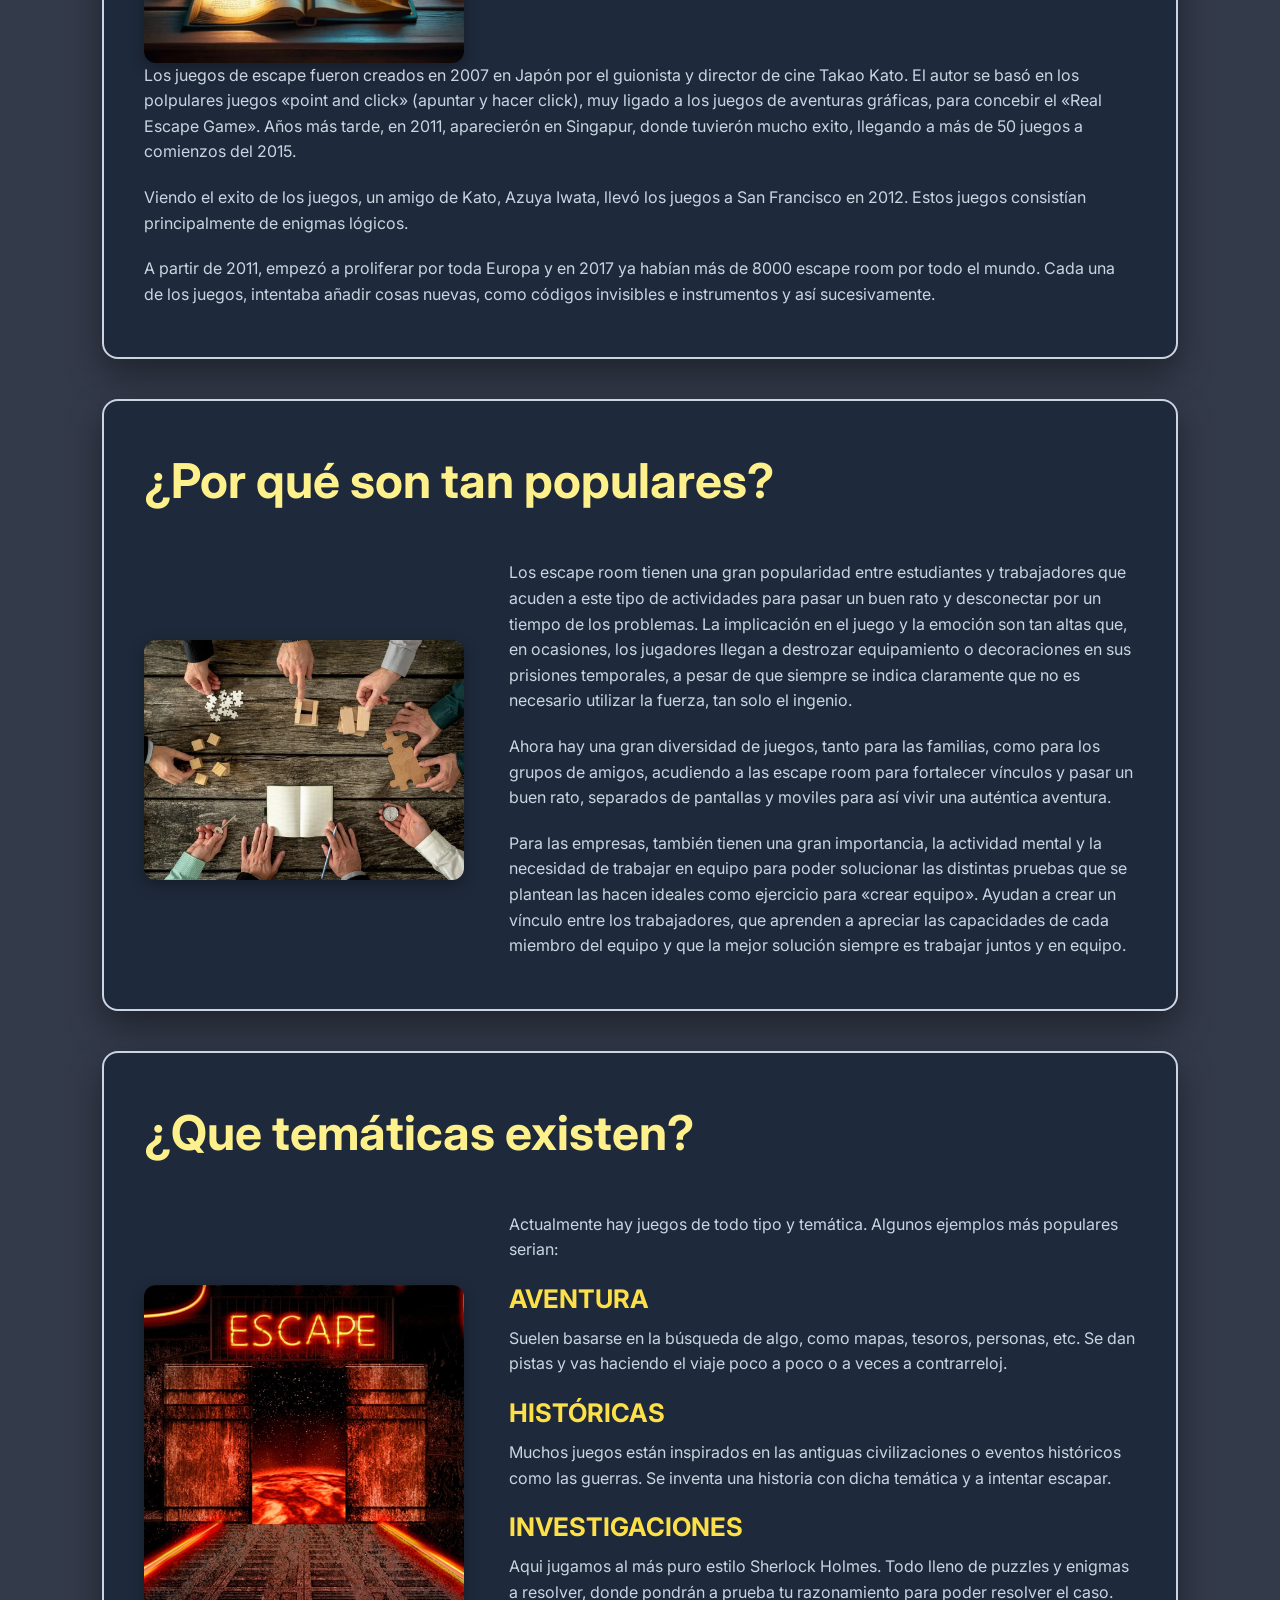
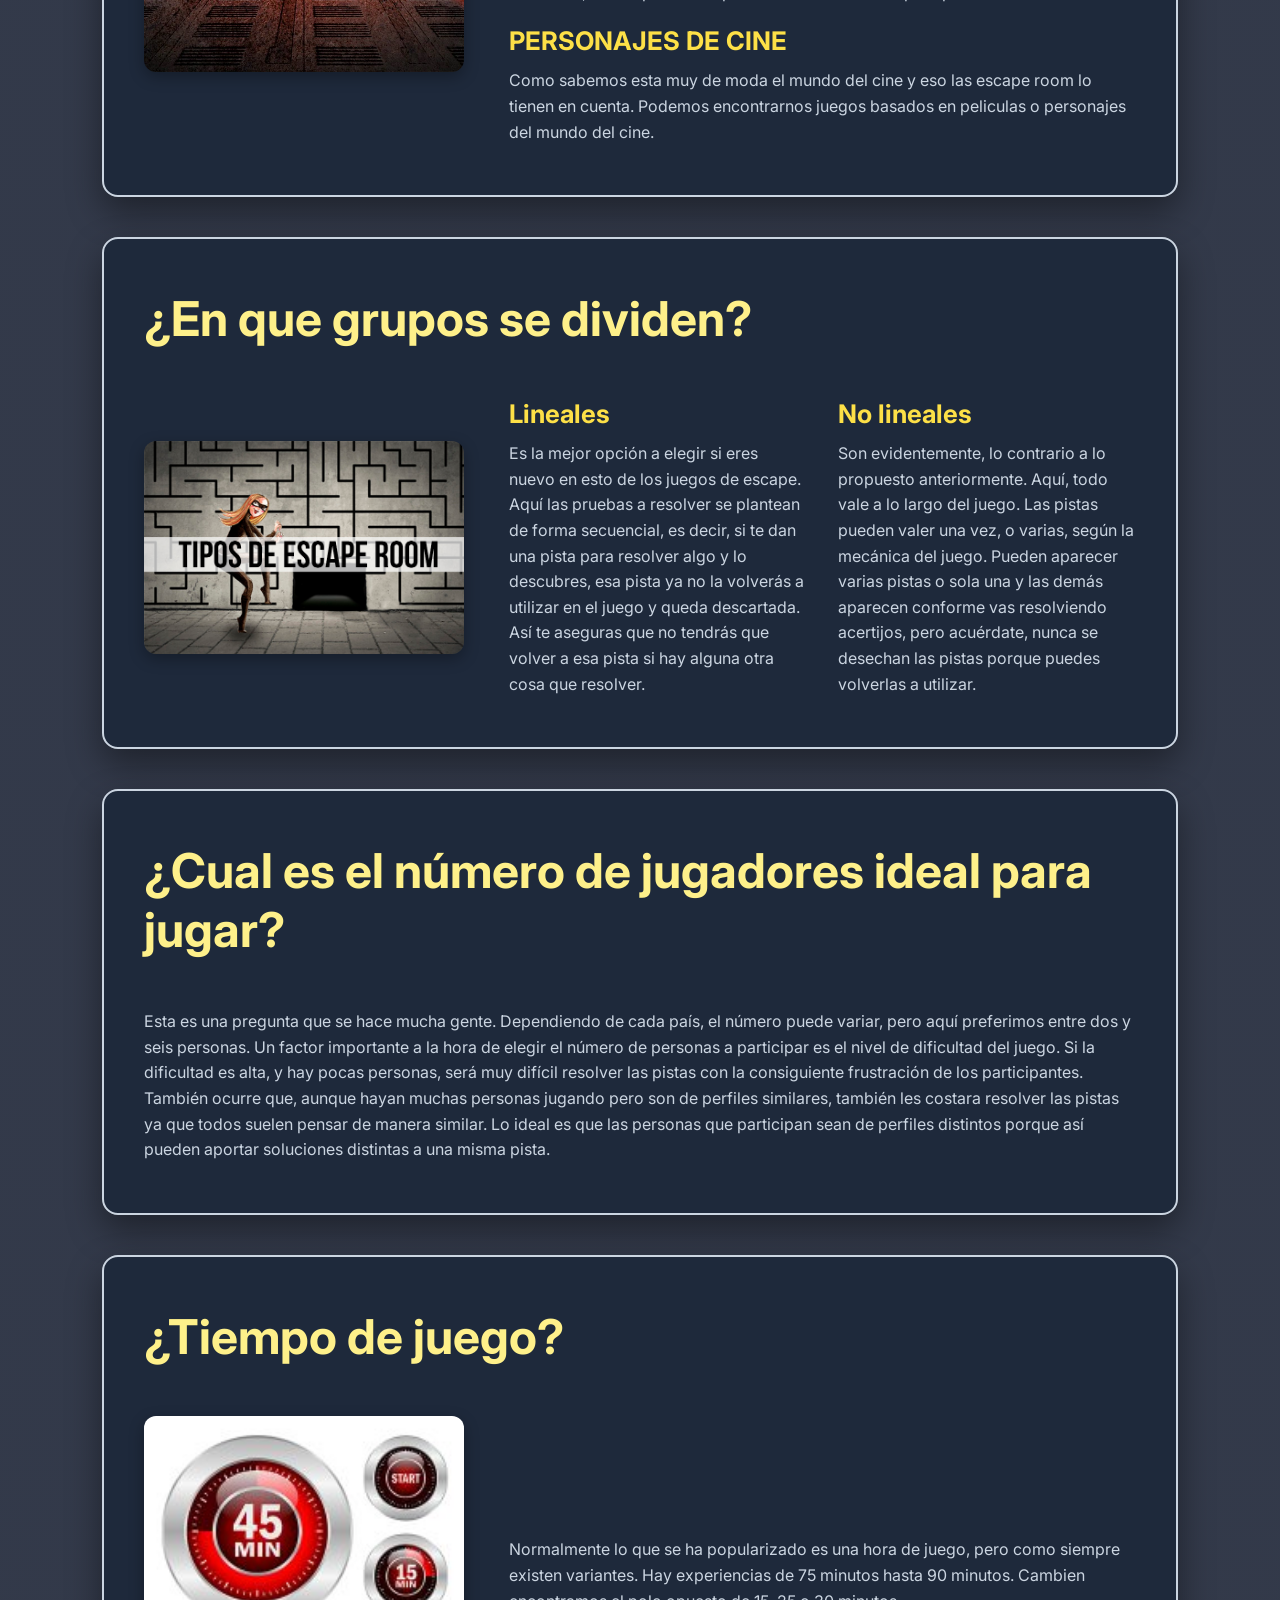
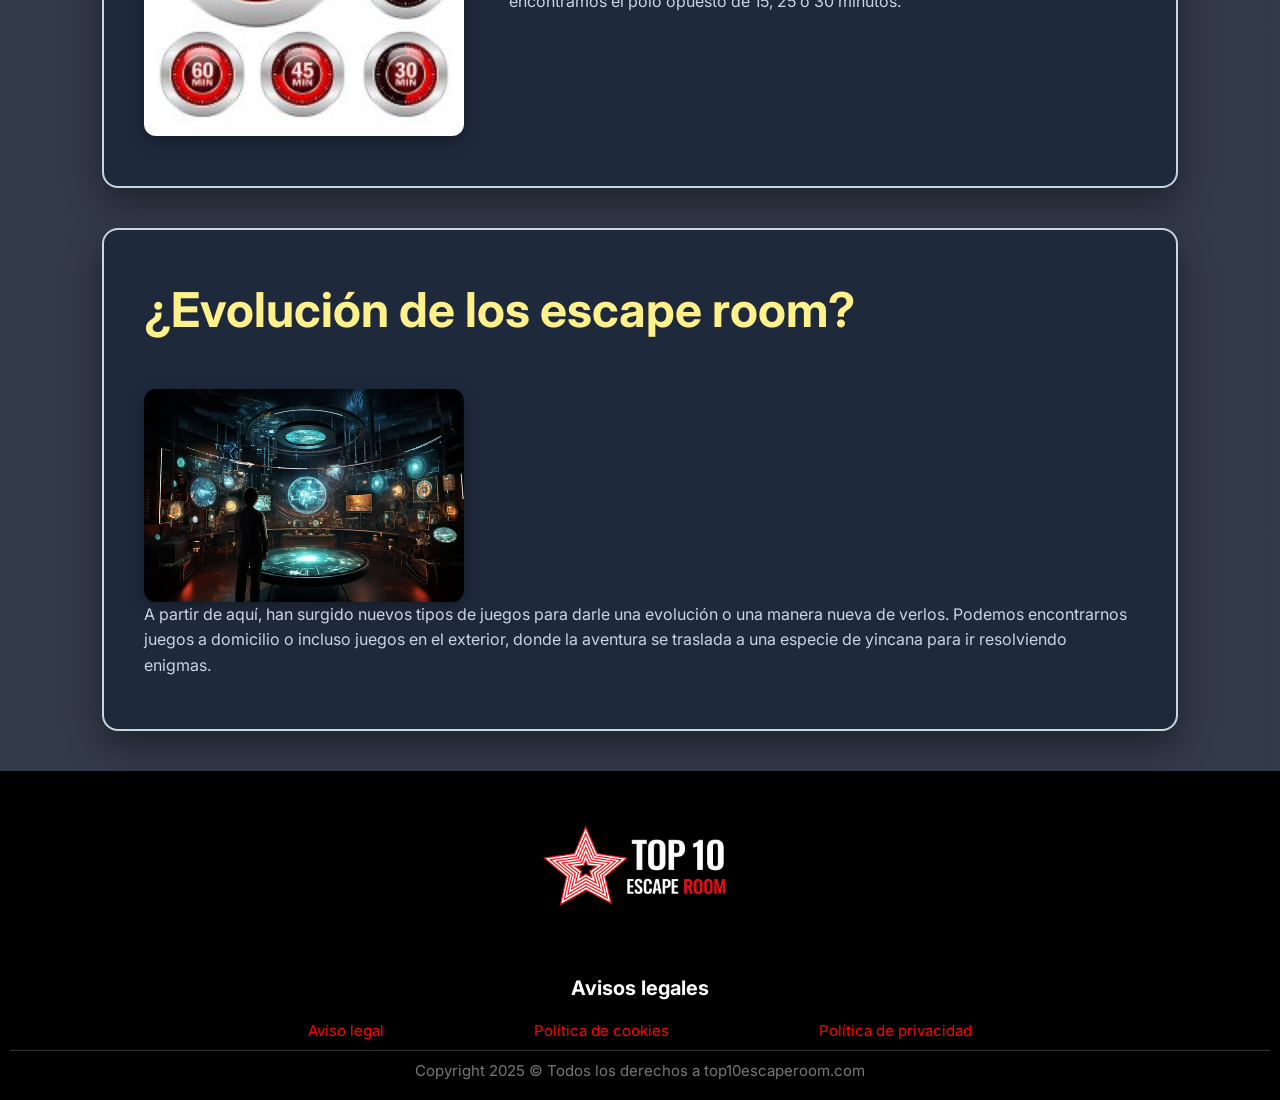
==== commit 95c79978: "cambios general" ====
--- a/index.html
+++ b/index.html
@@ -47,13 +47,21 @@
         <section class="contenido">
 
             <div class="contenedor">
+
                 <h2>El fenómeno del entretenimiento que conquista el mundo</h2>
-                <p>Los <strong>Escape Rooms</strong> o juegos de escape se han convertido en una de las actividades de
+                <div class="populares-flex">
+                    <div class="caja">
+                        <img src="imagenes/imagen-escape-room.jpg" alt="imagen-escape-room">
+                    </div>
+                </div>
+                <p>Los <strong>Escape Rooms</strong> o juegos de escape se han convertido en una de las actividades
+                    de
                     ocio más populares de los últimos años.
                 </p>
                 <p>Se trata de experiencias diseñadas para resolver enigmas en equipo, donde la comunicación, la
                     cooperación y la capacidad de razonamiento son fundamentales para alcanzar el objetivo.
                 </p>
+
             </div>
 
         </section>
@@ -64,7 +72,11 @@
             <div class="contenedor">
 
                 <h2>¿Cual es el origen de los escape room?</h2>
-
+                <div class="populares-flex">
+                    <div class="caja">
+                        <img src="imagenes/origen-escape-room.webp" alt="origen-escape-room">
+                    </div>
+                </div>
                 <p>Los juegos de escape fueron creados en 2007 en Japón por el guionista y director de cine
                     Takao Kato. El autor se basó en los polpulares juegos «point and click» (apuntar y hacer click),
                     muy ligado a los juegos de aventuras gráficas, para concebir el «Real Escape Game». Años más
@@ -249,7 +261,13 @@
         <section class="contenido oscuro">
 
             <div class="contenedor">
+
                 <h2>¿Evolución de los escape room?</h2>
+                <div class="populares-flex">
+                    <div class="caja">
+                        <img src="imagenes/evolucion-escape-room.jpg" alt="evolucion-escape-room Puzzle">
+                    </div>
+                </div>
                 <p>A partir de aquí, han surgido nuevos tipos de juegos para darle una evolución o una manera nueva de
                     verlos. Podemos encontrarnos juegos a domicilio o incluso juegos en el exterior, donde la aventura
                     se traslada a una especie de yincana para ir resolviendo enigmas.
--- a/css/styles.css
+++ b/css/styles.css
@@ -1,626 +1,646 @@
-* {
-    margin: 0;
-    padding: 0;
-    box-sizing: border-box;
-}
-
-body {
-    font-family: 'Inter', sans-serif;
-    background:
-        linear-gradient(rgba(15, 23, 42, 0.85),
-            rgba(15, 23, 42, 0.85)),
-        url("../imagenes/fondo-web.jpg") no-repeat center center fixed;
-    background-size: cover;
-    color: white;
-}
-
-.hero {
-    min-height: 70vh;
-    display: flex;
-    flex-direction: column;
-    background:
-        linear-gradient(rgba(15, 23, 42, .8),
-            rgba(15, 23, 42, .8)),
-        url("https://images.unsplash.com/photo-1516321318423-f06f85e504b3?q=80&w=2000");
-    background-size: cover;
-    background-position: center;
-}
-
-.hero.home-hero {
-    background:
-        linear-gradient(rgba(15, 23, 42, 0.8),
-            rgba(15, 23, 42, 0.95)),
-        url("../imagenes/fondo-web.jpg");
-    background-size: cover;
-    background-position: center;
-}
-
-.navbar {
-    display: flex;
-    justify-content: space-between;
-    align-items: center;
-    padding: 6px 8%; /* Nav más estrecho */
-    background: #f1f5f9; /* Color de navegación bastante más claro */
-    border-bottom: 2px solid #cbd5e1; /* Línea de color off-white (no blanca del todo) */
-    box-shadow: 0 4px 15px rgba(0, 0, 0, 0.1);
-}
-
-.logo img {
-    width: 170px; /* Logo un poco más grande */
-    height: auto;
-}
-
-@media (max-width:768px) {
-
-    .logo img {
-        width: 120px; /* Logo más grande en móvil */
-    }
-
-}
-
-.navbar ul {
-    display: flex;
-    gap: 60px;
-    /* Reducido para evitar overflows */
-    list-style: none;
-}
-
-.navbar a {
-    text-decoration: none;
-    color: #0f172a; /* Color oscuro para contraste en fondo claro */
-    font-weight: 600;
-    transition: color 0.3s ease;
-}
-
-.navbar a:hover {
-    color: #dc2626; /* Hover de color rojo del logo */
-}
-
-.hero-content {
-    flex: 1;
-    display: flex;
-    flex-direction: column;
-    justify-content: center;
-    align-items: center;
-    text-align: center;
-    padding: 20px;
-}
-
-.hero-historia {
-    flex: 1;
-    display: flex;
-    justify-content: center;
-    align-items: center;
-    padding: 40px 8% 60px;
-    /* Padding vertical reducido */
-}
-
-.badge {
-    background: rgba(254, 240, 138, 0.1);
-    color: #fef08a; /* Amarillo mucho más claro */
-    border: 1px solid rgba(254, 240, 138, 0.25);
-    padding: 6px 16px;
-    border-radius: 30px;
-    font-size: 0.85rem;
-    font-weight: 700;
-    text-transform: uppercase;
-    letter-spacing: 1px;
-    margin-bottom: 20px;
-    display: inline-block;
-}
-
-.hero-content h1 {
-    font-size: 4rem;
-    max-width: 900px;
-    margin-bottom: 20px;
-}
-
-.hero-content p {
-    max-width: 700px;
-    font-size: 1.2rem;
-    opacity: .8;
-    margin-bottom: 40px;
-}
-
-.search-box {
-    display: flex;
-    gap: 10px;
-    width: 100%;
-    max-width: 700px;
-}
-
-.search-box input {
-    flex: 1;
-    padding: 18px;
-    border: none;
-    border-radius: 15px;
-}
-
-.search-box button {
-    padding: 18px 30px;
-    background: #f59e0b;
-    border: none;
-    border-radius: 15px;
-    font-weight: 700;
-    cursor: pointer;
-}
-
-section {
-    padding: 100px 8%;
-}
-
-h2 {
-    font-size: 3rem; /* Encabezado global más grande */
-    margin-bottom: 50px;
-    color: #fef08a; /* Del mismo color amarillo claro que los h1 */
-}
-
-.rooms {
-    display: grid;
-    grid-template-columns: repeat(auto-fit, minmax(320px, 1fr));
-    gap: 30px;
-}
-
-.room-card {
-    background: #1e293b;
-    border-radius: 25px;
-    overflow: hidden;
-    transition: .3s;
-    position: relative;
-}
-
-.room-card:hover {
-    transform: translateY(-10px);
-}
-
-.room-card span {
-    position: absolute;
-    top: 15px;
-    left: 15px;
-    background: #f59e0b;
-    padding: 8px 15px;
-    border-radius: 30px;
-    font-weight: 700;
-}
-
-.room-card img {
-    width: 100%;
-    height: 250px;
-    object-fit: cover;
-}
-
-.room-card h3 {
-    padding: 20px 20px 5px;
-}
-
-.room-card p {
-    padding: 0 20px 20px;
-    opacity: .7;
-}
-
-.score {
-    margin: 0 20px 20px;
-    background: #22c55e;
-    display: inline-block;
-    padding: 10px 20px;
-    border-radius: 20px;
-    font-weight: 700;
-}
-
-.category-grid {
-    display: grid;
-    grid-template-columns: repeat(auto-fit, minmax(220px, 1fr));
-    gap: 20px;
-}
-
-.category {
-    background: #1e293b;
-    padding: 40px;
-    text-align: center;
-    border-radius: 20px;
-    font-size: 2rem;
-}
-
-.category h3 {
-    margin-top: 15px;
-    font-size: 1.1rem;
-}
-
-.city-grid {
-    display: grid;
-    grid-template-columns: repeat(auto-fit, minmax(180px, 1fr));
-    gap: 20px;
-}
-
-.city-grid a {
-    background: #1e293b;
-    padding: 25px;
-    text-align: center;
-    border-radius: 15px;
-    text-decoration: none;
-    color: white;
-    font-weight: 600;
-}
-
-.stats {
-    display: flex;
-    justify-content: space-around;
-    text-align: center;
-    background: #111827;
-}
-
-.stats h3 {
-    font-size: 3.2rem;
-    color: #fde047; /* Amarillo más claro */
-}
-
-.cta {
-    text-align: center;
-    background: linear-gradient(135deg, #f59e0b, #ea580c);
-}
-
-.cta h2 {
-    margin-bottom: 20px;
-}
-
-.cta p {
-    margin-bottom: 30px;
-}
-
-.cta button {
-    padding: 18px 40px;
-    border: none;
-    border-radius: 15px;
-    font-weight: 700;
-    cursor: pointer;
-}
-
-footer {
-    padding: 10px;
-    text-align: center;
-    background: #020617;
-}
-
-.footer {
-    background: #000;
-    color: #fff;
-    padding-top: 20px;
-}
-
-.footer-container {
-    max-width: 1200px;
-    margin: 0 auto;
-    padding: 0 0 10px;
-    display: flex;
-    justify-content: space-between;
-    align-items: flex-start;
-    flex-wrap: wrap;
-}
-
-.footer-logo {
-    width: 100%;
-    text-align: center;
-    margin-bottom: 25px;
-}
-
-.footer-logo img {
-    width: 150px;
-    height: auto;
-}
-
-
-.footer-links {
-    width: 100%;
-    text-align: center;
-}
-
-.footer-links h3 {
-    font-size: 20px;
-    margin-bottom: 20px;
-}
-
-.footer-links ul {
-    list-style: none;
-    padding: 0;
-    margin: 0;
-    display: flex;
-    justify-content: center;
-    align-items: center;
-    gap: 150px;
-    /* separación entre enlaces */
-    flex-wrap: wrap;
-}
-
-.footer-links li {
-    margin: 0;
-}
-
-.footer-links a {
-    color: #ff0000;
-    text-decoration: none;
-    font-size: 15px;
-    transition: 0.3s;
-}
-
-.footer-links a:hover {
-    color: white;
-}
-
-@media (max-width:768px) {
-
-    .footer-logo img {
-        width: 120px;
-    }
-
-    .footer-links ul {
-        flex-direction: column;
-        gap: 15px;
-    }
-
-}
-
-.footer-bottom {
-    border-top: 1px solid #333;
-    text-align: center;
-    padding: 10px;
-    color: #777;
-    font-size: 15px;
-}
-
-@media(max-width:768px) {
-
-    .hero-content h1 {
-        font-size: 2.4rem;
-    }
-
-    .navbar {
-        flex-direction: column;
-        gap: 20px;
-    }
-
-    .search-box {
-        flex-direction: column;
-    }
-
-    .stats {
-        flex-direction: column;
-        gap: 40px;
-    }
-
-}
-
-table {
-    width: 100%;
-    border-collapse: collapse;
-    margin: 30px 0;
-}
-
-th,
-td {
-    border: 1px solid #ddd;
-    padding: 12px;
-    text-align: left;
-}
-
-th {
-    background: #111;
-    color: #fff;
-}
-
-tr:nth-child(even) {
-    background: #f5f5f5;
-}
-
-/* Secciones de contenido con borde 3D */
-.contenido {
-    border: 2px solid #cbd5e1; /* Borde liso (sin rayas/ridge) y en tono off-white (no blanco puro) */
-    border-radius: 16px;
-    background: #1e293b;
-    box-shadow: 0 15px 35px rgba(0, 0, 0, 0.4);
-    margin: 40px 8%; /* Secciones un poco más anchas (margin lateral reducido al 8%) */
-    padding: 50px 40px;
-    /* Ajuste leve de espaciado interno */
-}
-
-/* Párrafos y títulos dentro de las secciones de contenido */
-.contenido p {
-    margin-bottom: 20px;
-    line-height: 1.6;
-    color: #cbd5e1;
-    /* Color claro para mejor legibilidad */
-}
-
-.contenido p:last-child {
-    margin-bottom: 0;
-}
-
-.contenido h3 {
-    font-size: 1.6rem; /* Título h3 más grande */
-    color: #fde047; /* Amarillo más claro */
-    margin-bottom: 12px;
-}
-
-/* Contenedor flex para alinear imagen (izquierda) y contenido (derecha) */
-.populares-flex {
-    display: flex;
-    align-items: center;
-    gap: 45px;
-}
-
-.populares-flex .caja {
-    flex: 0 0 35%;
-    max-width: 320px;
-}
-
-.populares-flex .caja img {
-    width: 100%;
-    height: auto;
-    border-radius: 12px;
-    box-shadow: 0 5px 15px rgba(0, 0, 0, 0.3);
-    display: block;
-}
-
-.populares-flex .beneficios,
-.populares-flex .tematicas,
-.populares-flex .dos-columnas,
-.populares-flex .estadisticas {
-    flex: 1;
-}
-
-/* Distribución interna para la sección de "Dos Columnas" en desktop */
-.populares-flex .dos-columnas {
-    display: flex;
-    gap: 30px;
-}
-
-.populares-flex .dos-columnas .tipo {
-    flex: 1;
-}
-
-/* Distribución interna para la sección de "Temáticas" */
-.populares-flex .tematicas .card-tematica {
-    margin-bottom: 20px;
-}
-
-.populares-flex .tematicas .card-tematica:last-child {
-    margin-bottom: 0;
-}
-
-/* Ajustes responsivos para móviles */
-@media (max-width: 768px) {
-    .contenido {
-        margin: 30px 4%;
-        padding: 40px 20px;
-    }
-
-    .populares-flex {
-        flex-direction: column;
-        align-items: center;
-        gap: 30px;
-    }
-
-    .populares-flex .caja {
-        width: 100%;
-        max-width: 250px;
-    }
-
-    .populares-flex .dos-columnas {
-        flex-direction: column;
-        gap: 20px;
-    }
-}
-
-/* Estilos para las páginas legales (aviso legal, cookies, privacidad) */
-.seccion-legal {
-    padding: 60px 8%;
-    display: flex;
-    justify-content: center;
-}
-
-.contenedor-legal {
-    max-width: 1000px; /* Contenedor legal más grande */
-    width: 100%;
-    background: #1e293b; /* Fondo de tarjeta a juego con el resto de la web */
-    border: 2px solid #cbd5e1; /* Borde liso y tono off-white (no del todo blanco) */
-    border-radius: 16px;
-    padding: 50px 60px;
-    box-shadow: 0 15px 35px rgba(0, 0, 0, 0.4);
-}
-
-.contenedor-legal h1 {
-    font-size: 2.8rem; /* Encabezado mucho más grande */
-    color: #fef08a; /* Amarillo mucho más claro (casi crema) */
-    text-align: center;
-    margin-bottom: 40px;
-    border-bottom: 2px solid #cbd5e1; /* Línea de color off-white (no blanca del todo) */
-    padding-bottom: 15px;
-}
-
-.contenedor-legal h2 {
-    font-size: 1.8rem; /* Encabezado más grande */
-    color: #fef08a; /* Del mismo color amarillo claro que los h1 */
-    margin-top: 35px;
-    margin-bottom: 15px;
-}
-
-.contenedor-legal h3 {
-    font-size: 1.4rem; /* Encabezado más grande */
-    color: #e2e8f0;
-    margin-top: 25px;
-    margin-bottom: 10px;
-}
-
-.contenedor-legal p {
-    font-size: 1rem;
-    line-height: 1.7;
-    color: #cbd5e1;
-    margin-bottom: 20px;
-    text-align: justify; /* Alineación justificada para lectura clara y formal */
-}
-
-.contenedor-legal p strong {
-    color: #ffffff;
-}
-
-.contenedor-legal ul {
-    margin-left: 25px;
-    margin-bottom: 20px;
-    color: #cbd5e1;
-}
-
-.contenedor-legal li {
-    margin-bottom: 10px;
-    line-height: 1.6;
-}
-
-.contenedor-legal table {
-    width: 100%;
-    margin: 30px 0;
-    border-collapse: collapse;
-}
-
-.contenedor-legal th, 
-.contenedor-legal td {
-    padding: 12px;
-    border: 1px solid #475569;
-    color: #cbd5e1;
-    text-align: left;
-}
-
-.contenedor-legal th {
-    background: #0f172a;
-    color: #fde047; /* Amarillo más claro */
-    font-weight: 700;
-}
-
-.contenedor-legal tr:nth-child(even) {
-    background: rgba(255, 255, 255, 0.02);
-}
-
-@media (max-width: 768px) {
-    .navbar ul {
-        gap: 20px;
-        flex-wrap: wrap;
-        justify-content: center;
-        padding: 0;
-    }
-
-    .seccion-legal {
-        padding: 30px 4%;
-    }
-    
-    .contenedor-legal {
-        padding: 30px 20px;
-    }
-    
-    .contenedor-legal h1 {
-        font-size: 2.2rem;
-        margin-bottom: 30px;
-    }
-    
-    .contenedor-legal h2 {
-        font-size: 1.5rem;
-        margin-top: 25px;
-    }
-}
-+* {
+    margin: 0;
+    padding: 0;
+    box-sizing: border-box;
+}
+
+body {
+    font-family: 'Inter', sans-serif;
+    background:
+        linear-gradient(rgba(15, 23, 42, 0.85),
+            rgba(15, 23, 42, 0.85)),
+        url("../imagenes/fondo-web2.jfif") no-repeat center center fixed;
+    background-size: cover;
+    color: white;
+}
+
+.hero {
+    min-height: 70vh;
+    display: flex;
+    flex-direction: column;
+    background:
+        linear-gradient(rgba(15, 23, 42, .8),
+            rgba(15, 23, 42, .8)),
+        url("https://images.unsplash.com/photo-1516321318423-f06f85e504b3?q=80&w=2000");
+    background-size: cover;
+    background-position: center;
+}
+
+.hero.home-hero {
+    background:
+        linear-gradient(rgba(15, 23, 42, 0.8),
+            rgba(15, 23, 42, 0.95)),
+        url("../imagenes/fondo-laberinto.jpg");
+    background-size: cover;
+    background-position: center;
+}
+
+.navbar {
+    display: flex;
+    justify-content: space-between;
+    align-items: center;
+    padding: 6px 8%;
+    /* Nav más estrecho */
+    background: #f1f5f9;
+    /* Color de navegación bastante más claro */
+    border-bottom: 2px solid #cbd5e1;
+    /* Línea de color off-white (no blanca del todo) */
+    box-shadow: 0 4px 15px rgba(0, 0, 0, 0.1);
+}
+
+.logo img {
+    width: 170px;
+    /* Logo un poco más grande */
+    height: auto;
+}
+
+@media (max-width:768px) {
+
+    .logo img {
+        width: 120px;
+        /* Logo más grande en móvil */
+    }
+
+}
+
+.navbar ul {
+    display: flex;
+    gap: 60px;
+    list-style: none;
+}
+
+.navbar a {
+    text-decoration: none;
+    color: #0f172a;
+    font-weight: 600;
+    transition: color 0.3s ease;
+}
+
+.navbar a:hover {
+    color: #dc2626;
+}
+
+.hero-content {
+    flex: 1;
+    display: flex;
+    flex-direction: column;
+    justify-content: center;
+    align-items: center;
+    text-align: center;
+    padding: 20px;
+}
+
+.hero-historia {
+    flex: 1;
+    display: flex;
+    justify-content: center;
+    align-items: center;
+    padding: 40px 8% 60px;
+}
+
+.badge {
+    background: rgba(254, 240, 138, 0.1);
+    color: #fef08a;
+    border: 1px solid rgba(254, 240, 138, 0.25);
+    padding: 6px 16px;
+    border-radius: 30px;
+    font-size: 0.85rem;
+    font-weight: 700;
+    text-transform: uppercase;
+    letter-spacing: 1px;
+    margin-bottom: 20px;
+    display: inline-block;
+}
+
+.hero-content h1 {
+    font-size: 4rem;
+    max-width: 900px;
+    margin-bottom: 20px;
+}
+
+.hero-content p {
+    max-width: 700px;
+    font-size: 1.2rem;
+    opacity: .8;
+    margin-bottom: 40px;
+}
+
+.search-box {
+    display: flex;
+    gap: 10px;
+    width: 100%;
+    max-width: 700px;
+}
+
+.search-box input {
+    flex: 1;
+    padding: 18px;
+    border: none;
+    border-radius: 15px;
+}
+
+.search-box button {
+    padding: 18px 30px;
+    background: #f59e0b;
+    border: none;
+    border-radius: 15px;
+    font-weight: 700;
+    cursor: pointer;
+}
+
+section {
+    padding: 100px 8%;
+}
+
+h2 {
+    font-size: 3rem;
+    /* Encabezado global más grande */
+    margin-bottom: 50px;
+    color: #fef08a;
+    /* Del mismo color amarillo claro que los h1 */
+}
+
+.rooms {
+    display: grid;
+    grid-template-columns: repeat(auto-fit, minmax(320px, 1fr));
+    gap: 30px;
+}
+
+.room-card {
+    background: #1e293b;
+    border-radius: 25px;
+    overflow: hidden;
+    transition: .3s;
+    position: relative;
+}
+
+.room-card:hover {
+    transform: translateY(-10px);
+}
+
+.room-card span {
+    position: absolute;
+    top: 15px;
+    left: 15px;
+    background: #f59e0b;
+    padding: 8px 15px;
+    border-radius: 30px;
+    font-weight: 700;
+}
+
+.room-card img {
+    width: 100%;
+    height: 250px;
+    object-fit: cover;
+}
+
+.room-card h3 {
+    padding: 20px 20px 5px;
+}
+
+.room-card p {
+    padding: 0 20px 20px;
+    opacity: .7;
+}
+
+.score {
+    margin: 0 20px 20px;
+    background: #22c55e;
+    display: inline-block;
+    padding: 10px 20px;
+    border-radius: 20px;
+    font-weight: 700;
+}
+
+.category-grid {
+    display: grid;
+    grid-template-columns: repeat(auto-fit, minmax(220px, 1fr));
+    gap: 20px;
+}
+
+.category {
+    background: #1e293b;
+    padding: 40px;
+    text-align: center;
+    border-radius: 20px;
+    font-size: 2rem;
+}
+
+.category h3 {
+    margin-top: 15px;
+    font-size: 1.1rem;
+}
+
+.city-grid {
+    display: grid;
+    grid-template-columns: repeat(auto-fit, minmax(180px, 1fr));
+    gap: 20px;
+}
+
+.city-grid a {
+    background: #1e293b;
+    padding: 25px;
+    text-align: center;
+    border-radius: 15px;
+    text-decoration: none;
+    color: white;
+    font-weight: 600;
+}
+
+.stats {
+    display: flex;
+    justify-content: space-around;
+    text-align: center;
+    background: #111827;
+}
+
+.stats h3 {
+    font-size: 3.2rem;
+    color: #fde047;
+    /* Amarillo más claro */
+}
+
+.cta {
+    text-align: center;
+    background: linear-gradient(135deg, #f59e0b, #ea580c);
+}
+
+.cta h2 {
+    margin-bottom: 20px;
+}
+
+.cta p {
+    margin-bottom: 30px;
+}
+
+.cta button {
+    padding: 18px 40px;
+    border: none;
+    border-radius: 15px;
+    font-weight: 700;
+    cursor: pointer;
+}
+
+footer {
+    padding: 10px;
+    text-align: center;
+    background: #020617;
+}
+
+.footer {
+    background: #000;
+    color: #fff;
+    padding-top: 20px;
+}
+
+.footer-container {
+    max-width: 1200px;
+    margin: 0 auto;
+    padding: 0 0 10px;
+    display: flex;
+    justify-content: space-between;
+    align-items: flex-start;
+    flex-wrap: wrap;
+}
+
+.footer-logo {
+    width: 100%;
+    text-align: center;
+    margin-bottom: 15px;
+}
+
+.footer-logo img {
+    width: 250px;
+    height: auto;
+}
+
+
+.footer-links {
+    width: 100%;
+    text-align: center;
+}
+
+.footer-links h3 {
+    font-size: 20px;
+    margin-bottom: 20px;
+}
+
+.footer-links ul {
+    list-style: none;
+    padding: 0;
+    margin: 0;
+    display: flex;
+    justify-content: center;
+    align-items: center;
+    gap: 150px;
+    /* separación entre enlaces */
+    flex-wrap: wrap;
+}
+
+.footer-links li {
+    margin: 0;
+}
+
+.footer-links a {
+    color: #ff0000;
+    text-decoration: none;
+    font-size: 15px;
+    transition: 0.3s;
+}
+
+.footer-links a:hover {
+    color: white;
+}
+
+@media (max-width:768px) {
+
+    .footer-logo img {
+        width: 120px;
+    }
+
+    .footer-links ul {
+        flex-direction: column;
+        gap: 15px;
+    }
+
+}
+
+.footer-bottom {
+    border-top: 1px solid #333;
+    text-align: center;
+    padding: 10px;
+    color: #777;
+    font-size: 15px;
+}
+
+@media(max-width:768px) {
+
+    .hero-content h1 {
+        font-size: 2.4rem;
+    }
+
+    .navbar {
+        flex-direction: column;
+        gap: 20px;
+    }
+
+    .search-box {
+        flex-direction: column;
+    }
+
+    .stats {
+        flex-direction: column;
+        gap: 40px;
+    }
+
+}
+
+table {
+    width: 100%;
+    border-collapse: collapse;
+    margin: 30px 0;
+}
+
+th,
+td {
+    border: 1px solid #ddd;
+    padding: 12px;
+    text-align: left;
+}
+
+th {
+    background: #111;
+    color: #fff;
+}
+
+tr:nth-child(even) {
+    background: #f5f5f5;
+}
+
+/* Secciones de contenido con borde 3D */
+.contenido {
+    border: 2px solid #cbd5e1;
+    /* Borde liso (sin rayas/ridge) y en tono off-white (no blanco puro) */
+    border-radius: 16px;
+    background: #1e293b;
+    box-shadow: 0 15px 35px rgba(0, 0, 0, 0.4);
+    margin: 40px 8%;
+    /* Secciones un poco más anchas (margin lateral reducido al 8%) */
+    padding: 50px 40px;
+    /* Ajuste leve de espaciado interno */
+}
+
+/* Párrafos y títulos dentro de las secciones de contenido */
+.contenido p {
+    margin-bottom: 20px;
+    line-height: 1.6;
+    color: #cbd5e1;
+    /* Color claro para mejor legibilidad */
+}
+
+.contenido p:last-child {
+    margin-bottom: 0;
+}
+
+.contenido h3 {
+    font-size: 1.6rem;
+    /* Título h3 más grande */
+    color: #fde047;
+    /* Amarillo más claro */
+    margin-bottom: 12px;
+}
+
+/* Contenedor flex para alinear imagen (izquierda) y contenido (derecha) */
+.populares-flex {
+    display: flex;
+    align-items: center;
+    gap: 45px;
+}
+
+.populares-flex .caja {
+    flex: 0 0 35%;
+    max-width: 320px;
+}
+
+.populares-flex .caja img {
+    width: 100%;
+    height: auto;
+    border-radius: 12px;
+    box-shadow: 0 5px 15px rgba(0, 0, 0, 0.3);
+    display: block;
+}
+
+.populares-flex .beneficios,
+.populares-flex .tematicas,
+.populares-flex .dos-columnas,
+.populares-flex .estadisticas {
+    flex: 1;
+}
+
+/* Distribución interna para la sección de "Dos Columnas" en desktop */
+.populares-flex .dos-columnas {
+    display: flex;
+    gap: 30px;
+}
+
+.populares-flex .dos-columnas .tipo {
+    flex: 1;
+}
+
+/* Distribución interna para la sección de "Temáticas" */
+.populares-flex .tematicas .card-tematica {
+    margin-bottom: 20px;
+}
+
+.populares-flex .tematicas .card-tematica:last-child {
+    margin-bottom: 0;
+}
+
+/* Ajustes responsivos para móviles */
+@media (max-width: 768px) {
+    .contenido {
+        margin: 30px 4%;
+        padding: 40px 20px;
+    }
+
+    .populares-flex {
+        flex-direction: column;
+        align-items: center;
+        gap: 30px;
+    }
+
+    .populares-flex .caja {
+        width: 100%;
+        max-width: 250px;
+    }
+
+    .populares-flex .dos-columnas {
+        flex-direction: column;
+        gap: 20px;
+    }
+}
+
+/* Estilos para las páginas legales (aviso legal, cookies, privacidad) */
+.seccion-legal {
+    padding: 60px 8%;
+    display: flex;
+    justify-content: center;
+}
+
+.contenedor-legal {
+    max-width: 1000px;
+    /* Contenedor legal más grande */
+    width: 100%;
+    background: #1e293b;
+    /* Fondo de tarjeta a juego con el resto de la web */
+    border: 2px solid #cbd5e1;
+    /* Borde liso y tono off-white (no del todo blanco) */
+    border-radius: 16px;
+    padding: 50px 60px;
+    box-shadow: 0 15px 35px rgba(0, 0, 0, 0.4);
+}
+
+.contenedor-legal h1 {
+    font-size: 2.8rem;
+    /* Encabezado mucho más grande */
+    color: #fef08a;
+    /* Amarillo mucho más claro (casi crema) */
+    text-align: center;
+    margin-bottom: 40px;
+    border-bottom: 2px solid #cbd5e1;
+    /* Línea de color off-white (no blanca del todo) */
+    padding-bottom: 15px;
+}
+
+.contenedor-legal h2 {
+    font-size: 1.8rem;
+    /* Encabezado más grande */
+    color: #fef08a;
+    /* Del mismo color amarillo claro que los h1 */
+    margin-top: 35px;
+    margin-bottom: 15px;
+}
+
+.contenedor-legal h3 {
+    font-size: 1.4rem;
+    /* Encabezado más grande */
+    color: #e2e8f0;
+    margin-top: 25px;
+    margin-bottom: 10px;
+}
+
+.contenedor-legal p {
+    font-size: 1rem;
+    line-height: 1.7;
+    color: #cbd5e1;
+    margin-bottom: 20px;
+    text-align: justify;
+    /* Alineación justificada para lectura clara y formal */
+}
+
+.contenedor-legal p strong {
+    color: #ffffff;
+}
+
+.contenedor-legal ul {
+    margin-left: 25px;
+    margin-bottom: 20px;
+    color: #cbd5e1;
+}
+
+.contenedor-legal li {
+    margin-bottom: 10px;
+    line-height: 1.6;
+}
+
+.contenedor-legal table {
+    width: 100%;
+    margin: 30px 0;
+    border-collapse: collapse;
+}
+
+.contenedor-legal th,
+.contenedor-legal td {
+    padding: 12px;
+    border: 1px solid #475569;
+    color: #cbd5e1;
+    text-align: left;
+}
+
+.contenedor-legal th {
+    background: #0f172a;
+    color: #fde047;
+    /* Amarillo más claro */
+    font-weight: 700;
+}
+
+.contenedor-legal tr:nth-child(even) {
+    background: rgba(255, 255, 255, 0.02);
+}
+
+@media (max-width: 768px) {
+    .navbar ul {
+        gap: 20px;
+        flex-wrap: wrap;
+        justify-content: center;
+        padding: 0;
+    }
+
+    .seccion-legal {
+        padding: 30px 4%;
+    }
+
+    .contenedor-legal {
+        padding: 30px 20px;
+    }
+
+    .contenedor-legal h1 {
+        font-size: 2.2rem;
+        margin-bottom: 30px;
+    }
+
+    .contenedor-legal h2 {
+        font-size: 1.5rem;
+        margin-top: 25px;
+    }
+}
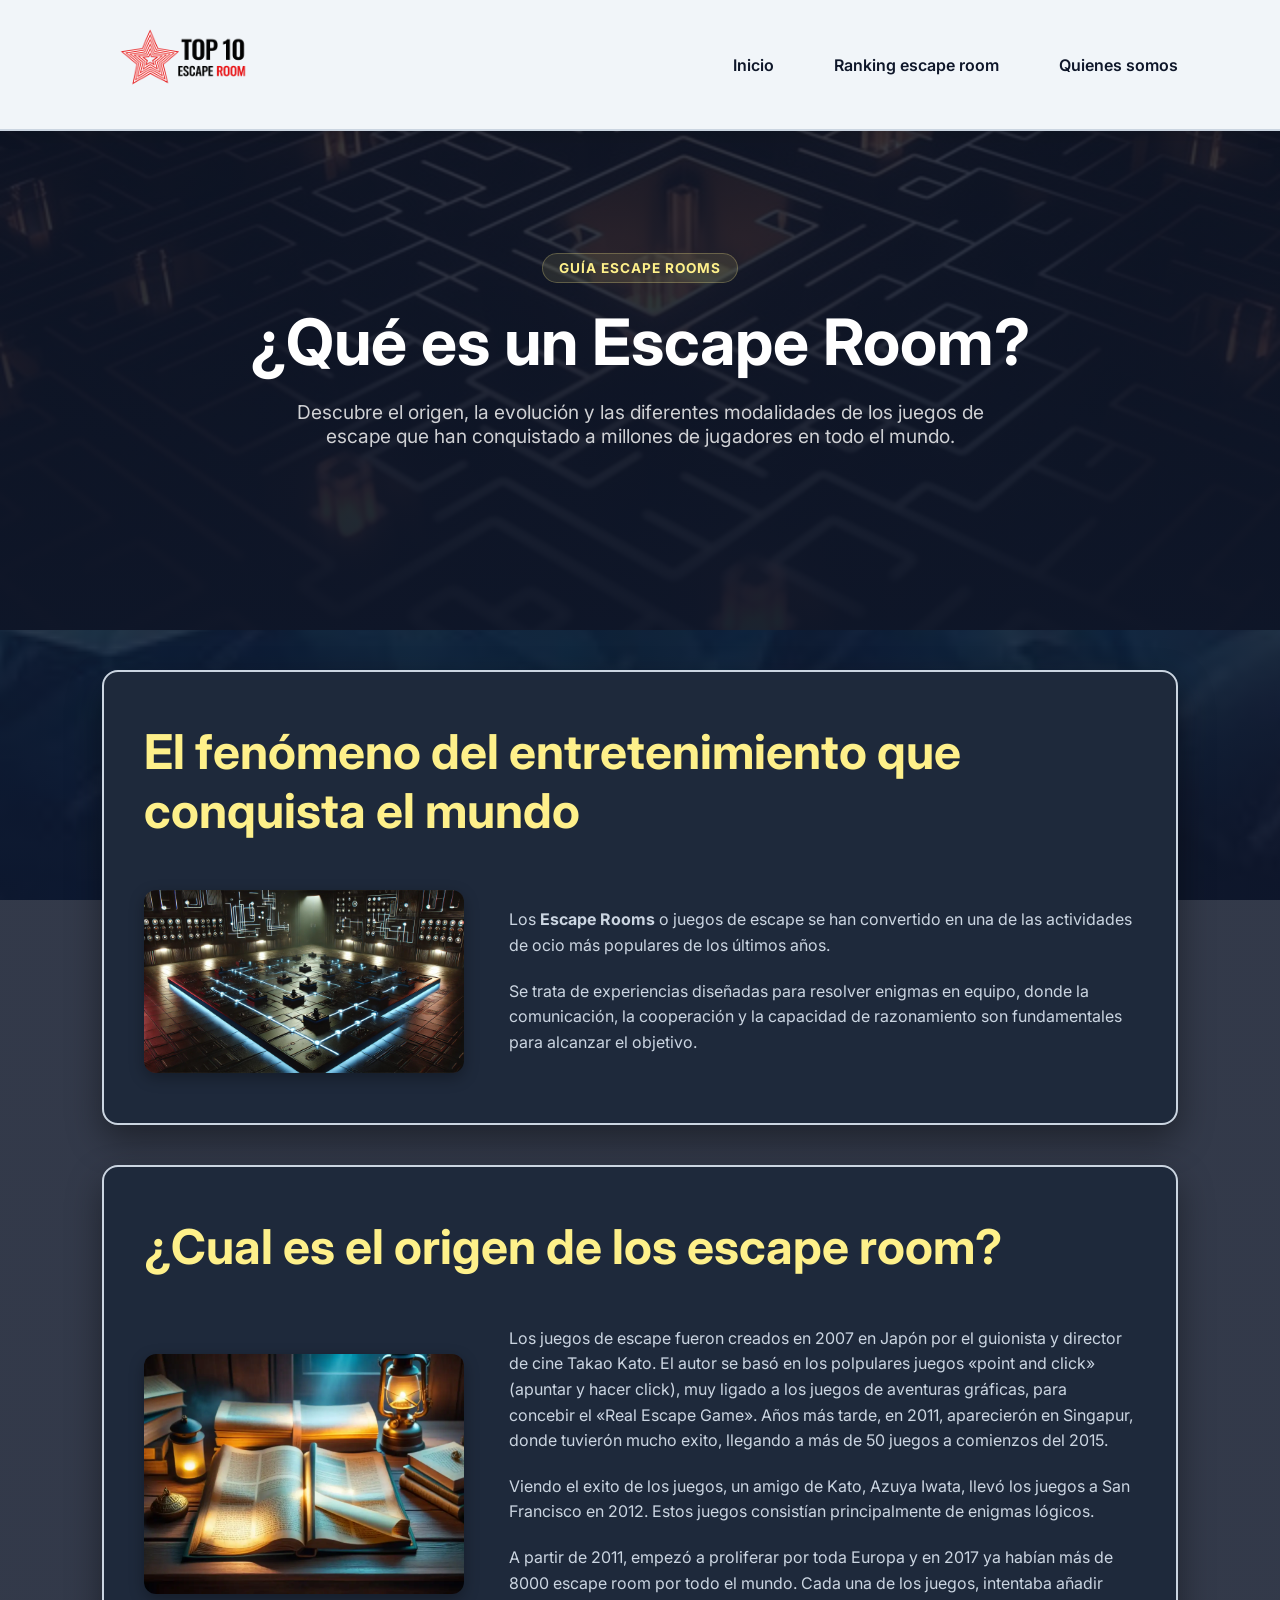
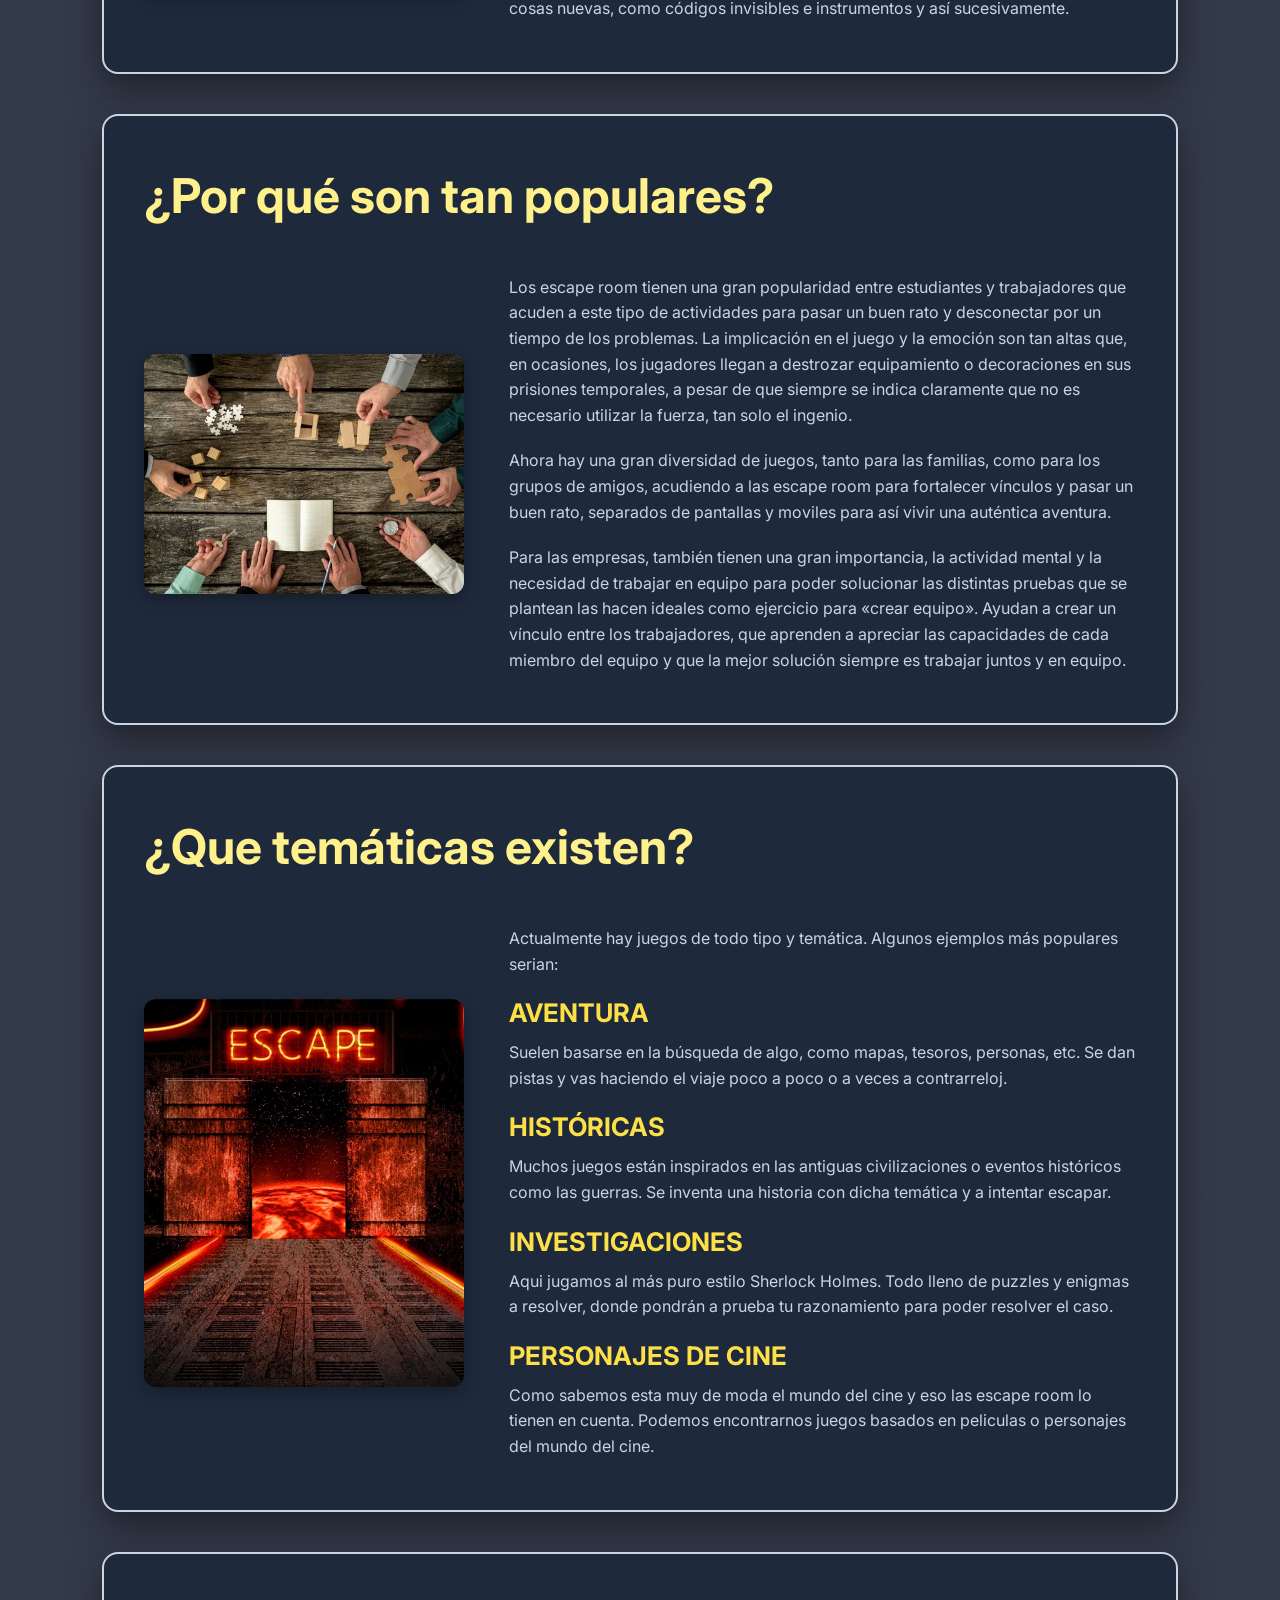
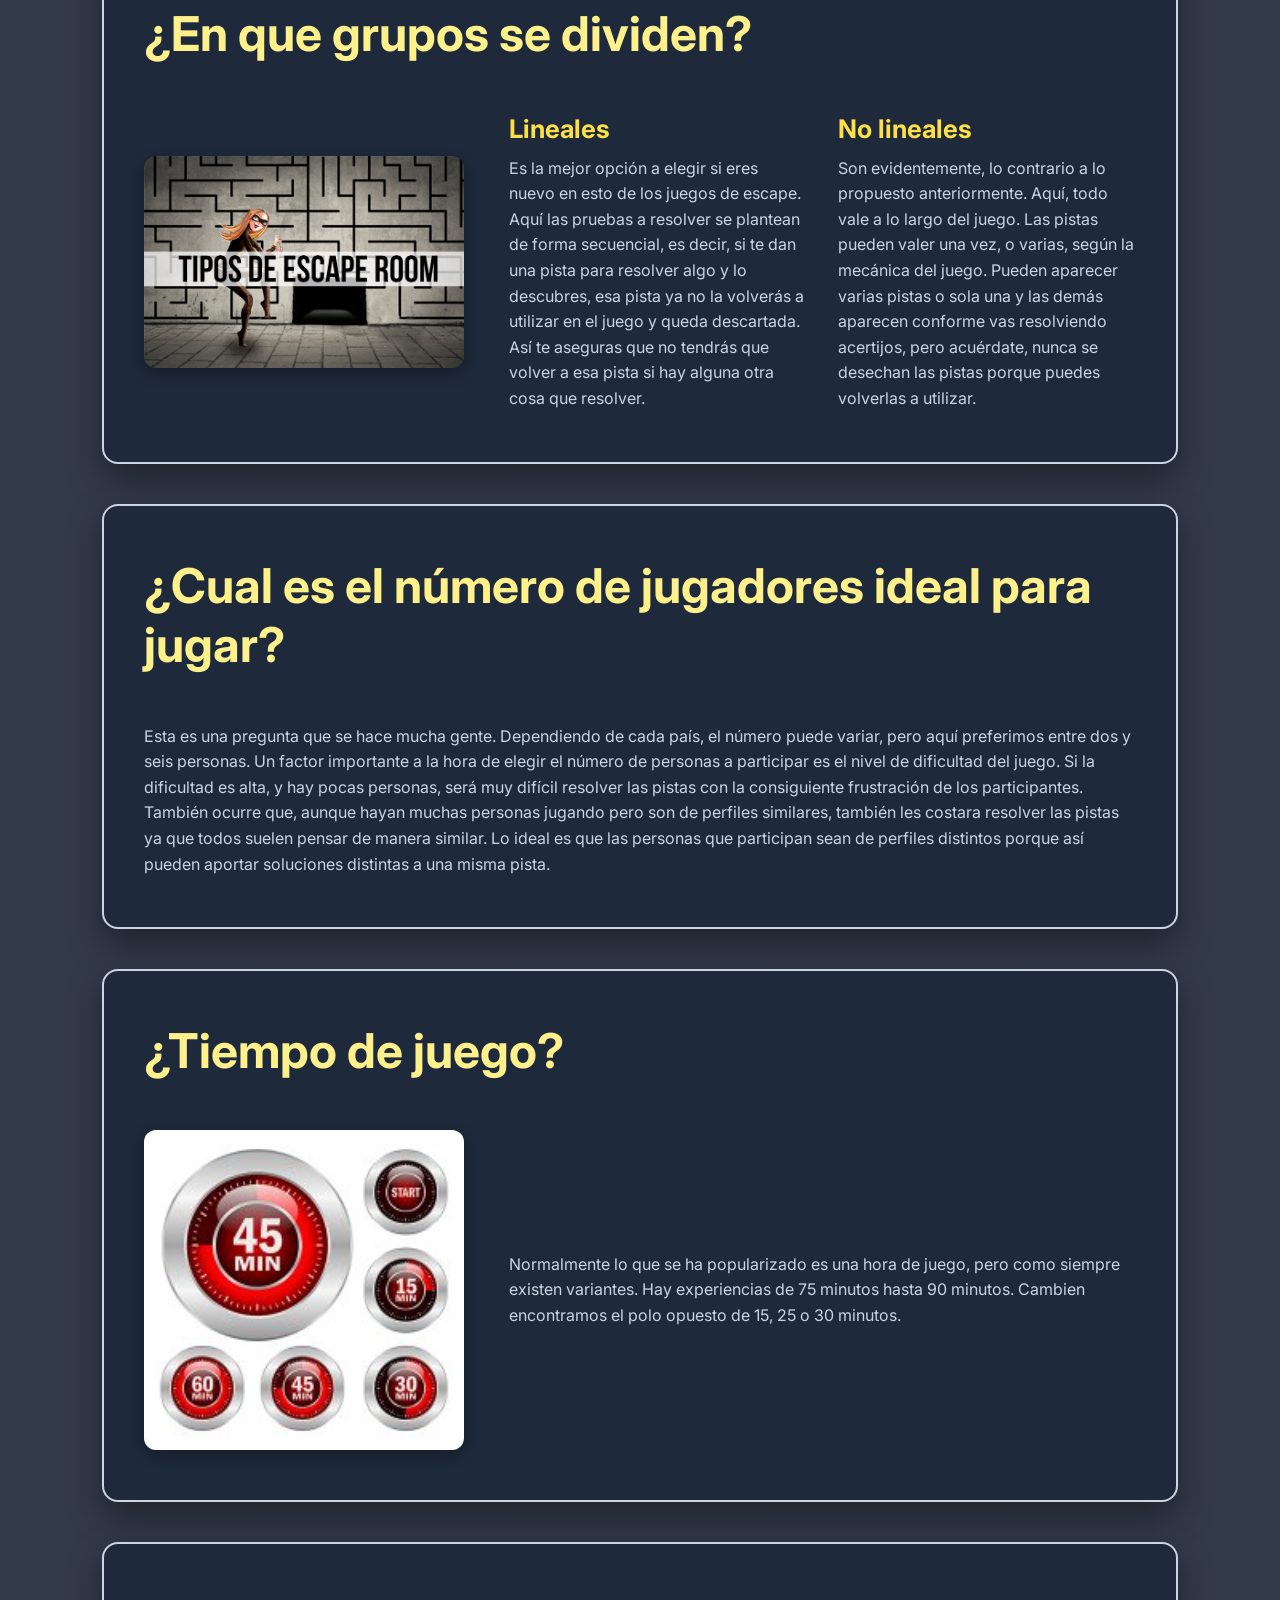
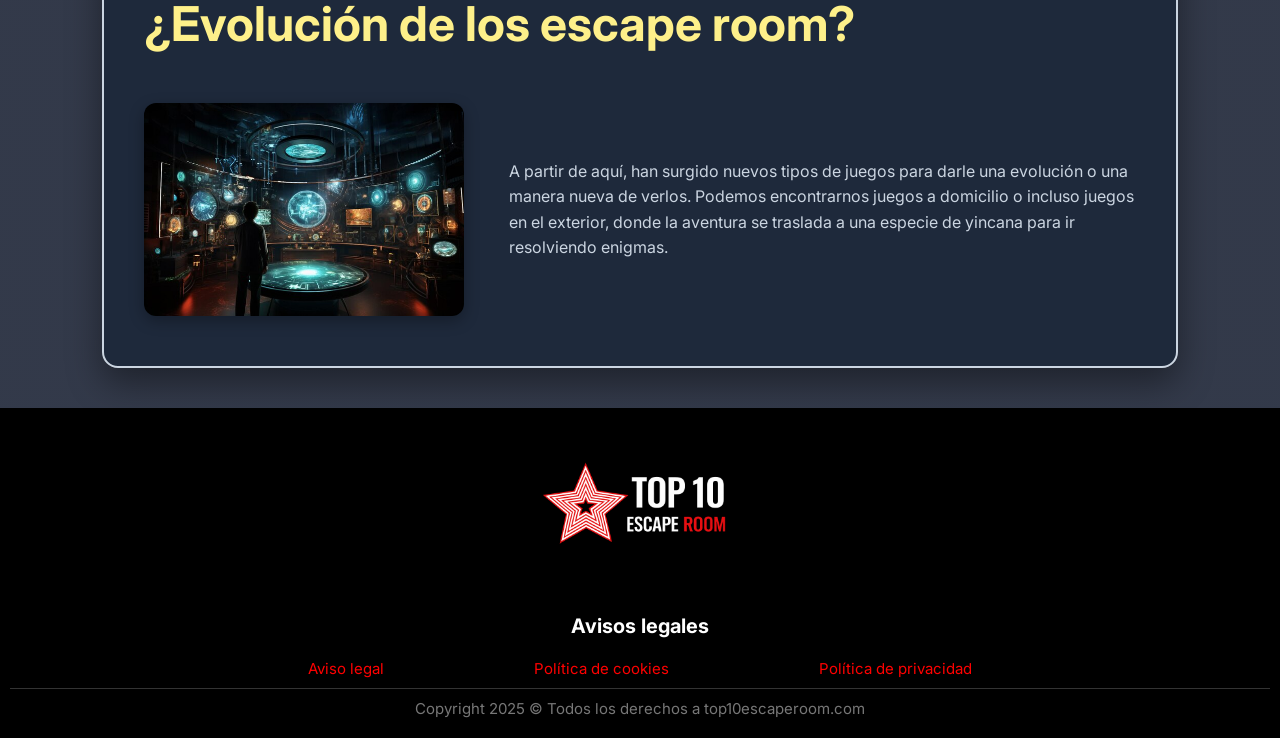
==== commit 5fa26bd9: "cambios varios" ====
--- a/index.html
+++ b/index.html
@@ -53,14 +53,15 @@
                     <div class="caja">
                         <img src="imagenes/imagen-escape-room.jpg" alt="imagen-escape-room">
                     </div>
-                </div>
-                <p>Los <strong>Escape Rooms</strong> o juegos de escape se han convertido en una de las actividades
-                    de
-                    ocio más populares de los últimos años.
-                </p>
-                <p>Se trata de experiencias diseñadas para resolver enigmas en equipo, donde la comunicación, la
-                    cooperación y la capacidad de razonamiento son fundamentales para alcanzar el objetivo.
-                </p>
+                    <div class="beneficios">
+                        <p>Los <strong>Escape Rooms</strong> o juegos de escape se han convertido en una de las actividades
+                            de ocio más populares de los últimos años.
+                        </p>
+                        <p>Se trata de experiencias diseñadas para resolver enigmas en equipo, donde la comunicación, la
+                            cooperación y la capacidad de razonamiento son fundamentales para alcanzar el objetivo.
+                        </p>
+                    </div>
+                </div>
 
             </div>
 
@@ -76,20 +77,22 @@
                     <div class="caja">
                         <img src="imagenes/origen-escape-room.webp" alt="origen-escape-room">
                     </div>
-                </div>
-                <p>Los juegos de escape fueron creados en 2007 en Japón por el guionista y director de cine
-                    Takao Kato. El autor se basó en los polpulares juegos «point and click» (apuntar y hacer click),
-                    muy ligado a los juegos de aventuras gráficas, para concebir el «Real Escape Game». Años más
-                    tarde, en 2011, aparecierón en Singapur, donde tuvierón mucho exito, llegando a más de 50 juegos
-                    a comienzos del 2015.
-                </p>
-                <p>Viendo el exito de los juegos, un amigo de Kato, Azuya Iwata, llevó los juegos a San Francisco en
-                    2012. Estos juegos consistían principalmente de enigmas lógicos.
-                </p>
-                <p>A partir de 2011, empezó a proliferar por toda Europa y en 2017 ya habían más de 8000 escape room
-                    por todo el mundo. Cada una de los juegos, intentaba añadir cosas nuevas, como códigos invisibles
-                    e instrumentos y así sucesivamente.
-                </p>
+                    <div class="beneficios">
+                        <p>Los juegos de escape fueron creados en 2007 en Japón por el guionista y director de cine
+                            Takao Kato. El autor se basó en los polpulares juegos «point and click» (apuntar y hacer click),
+                            muy ligado a los juegos de aventuras gráficas, para concebir el «Real Escape Game». Años más
+                            tarde, en 2011, aparecierón en Singapur, donde tuvierón mucho exito, llegando a más de 50 juegos
+                            a comienzos del 2015.
+                        </p>
+                        <p>Viendo el exito de los juegos, un amigo de Kato, Azuya Iwata, llevó los juegos a San Francisco en
+                            2012. Estos juegos consistían principalmente de enigmas lógicos.
+                        </p>
+                        <p>A partir de 2011, empezó a proliferar por toda Europa y en 2017 ya habían más de 8000 escape room
+                            por todo el mundo. Cada una de los juegos, intentaba añadir cosas nuevas, como códigos invisibles
+                            e instrumentos y así sucesivamente.
+                        </p>
+                    </div>
+                </div>
             </div>
 
         </section>
@@ -267,11 +270,13 @@
                     <div class="caja">
                         <img src="imagenes/evolucion-escape-room.jpg" alt="evolucion-escape-room Puzzle">
                     </div>
-                </div>
-                <p>A partir de aquí, han surgido nuevos tipos de juegos para darle una evolución o una manera nueva de
-                    verlos. Podemos encontrarnos juegos a domicilio o incluso juegos en el exterior, donde la aventura
-                    se traslada a una especie de yincana para ir resolviendo enigmas.
-                </p>
+                    <div class="beneficios">
+                        <p>A partir de aquí, han surgido nuevos tipos de juegos para darle una evolución o una manera nueva de
+                            verlos. Podemos encontrarnos juegos a domicilio o incluso juegos en el exterior, donde la aventura
+                            se traslada a una especie de yincana para ir resolviendo enigmas.
+                        </p>
+                    </div>
+                </div>
             </div>
 
         </section>
--- a/css/styles.css
+++ b/css/styles.css
@@ -2,6 +2,11 @@
     margin: 0;
     padding: 0;
     box-sizing: border-box;
+}
+
+img {
+    max-width: 100%;
+    height: auto;
 }
 
 body {
@@ -21,7 +26,7 @@
     background:
         linear-gradient(rgba(15, 23, 42, .8),
             rgba(15, 23, 42, .8)),
-        url("https://images.unsplash.com/photo-1516321318423-f06f85e504b3?q=80&w=2000");
+        url("../imagenes/fondo-laberinto.jpg");
     background-size: cover;
     background-position: center;
 }
@@ -59,6 +64,20 @@
     .logo img {
         width: 120px;
         /* Logo más grande en móvil */
+    }
+
+    .navbar {
+        flex-direction: column;
+        gap: 12px;
+        padding: 12px 4%;
+        text-align: center;
+    }
+
+    .navbar ul {
+        gap: 20px;
+        justify-content: center;
+        width: 100%;
+        padding: 0;
     }
 
 }
@@ -125,28 +144,6 @@
     margin-bottom: 40px;
 }
 
-.search-box {
-    display: flex;
-    gap: 10px;
-    width: 100%;
-    max-width: 700px;
-}
-
-.search-box input {
-    flex: 1;
-    padding: 18px;
-    border: none;
-    border-radius: 15px;
-}
-
-.search-box button {
-    padding: 18px 30px;
-    background: #f59e0b;
-    border: none;
-    border-radius: 15px;
-    font-weight: 700;
-    cursor: pointer;
-}
 
 section {
     padding: 100px 8%;
@@ -203,33 +200,6 @@
     opacity: .7;
 }
 
-.score {
-    margin: 0 20px 20px;
-    background: #22c55e;
-    display: inline-block;
-    padding: 10px 20px;
-    border-radius: 20px;
-    font-weight: 700;
-}
-
-.category-grid {
-    display: grid;
-    grid-template-columns: repeat(auto-fit, minmax(220px, 1fr));
-    gap: 20px;
-}
-
-.category {
-    background: #1e293b;
-    padding: 40px;
-    text-align: center;
-    border-radius: 20px;
-    font-size: 2rem;
-}
-
-.category h3 {
-    margin-top: 15px;
-    font-size: 1.1rem;
-}
 
 .city-grid {
     display: grid;
@@ -247,18 +217,6 @@
     font-weight: 600;
 }
 
-.stats {
-    display: flex;
-    justify-content: space-around;
-    text-align: center;
-    background: #111827;
-}
-
-.stats h3 {
-    font-size: 3.2rem;
-    color: #fde047;
-    /* Amarillo más claro */
-}
 
 .cta {
     text-align: center;
@@ -303,6 +261,69 @@
     flex-wrap: wrap;
 }
 
+/* Sección Call to Action (CTA) */
+.cta {
+    text-align: center;
+    background: linear-gradient(135deg, #f59e0b, #ea580c);
+    padding: 80px 20px;
+    border-radius: 20px;
+    margin: 40px 8%;
+    box-shadow: 0 15px 35px rgba(0, 0, 0, 0.3);
+}
+
+.cta h2 {
+    font-size: 2.5rem;
+    color: white;
+    margin-bottom: 15px;
+}
+
+.cta p {
+    font-size: 1.2rem;
+    color: rgba(255, 255, 255, 0.9);
+    margin-bottom: 30px;
+}
+
+.cta .cta-btn {
+    display: inline-block;
+    padding: 16px 35px;
+    background: white;
+    color: #ea580c;
+    border-radius: 12px;
+    font-weight: 700;
+    text-decoration: none;
+    transition: all 0.3s ease;
+    box-shadow: 0 4px 15px rgba(0, 0, 0, 0.15);
+    border: none;
+    cursor: pointer;
+}
+
+.cta .cta-btn:hover {
+    background: #f8fafc;
+    transform: translateY(-2px);
+    box-shadow: 0 6px 20px rgba(0, 0, 0, 0.2);
+}
+
+/* Sección CTA Final para ciudades */
+.cta-final {
+    text-align: center;
+    background: linear-gradient(135deg, #f59e0b, #ea580c);
+    padding: 80px 20px;
+    border-radius: 20px;
+    margin: 40px 8%;
+    box-shadow: 0 15px 35px rgba(0, 0, 0, 0.3);
+}
+
+.cta-final h2 {
+    font-size: 2.5rem;
+    color: white;
+    margin-bottom: 15px;
+}
+
+.cta-final p {
+    font-size: 1.2rem;
+    color: rgba(255, 255, 255, 0.9);
+}
+
 .footer-logo {
     width: 100%;
     text-align: center;
@@ -383,16 +404,6 @@
         flex-direction: column;
         gap: 20px;
     }
-
-    .search-box {
-        flex-direction: column;
-    }
-
-    .stats {
-        flex-direction: column;
-        gap: 40px;
-    }
-
 }
 
 table {
@@ -518,6 +529,55 @@
         flex-direction: column;
         gap: 20px;
     }
+
+    .rooms {
+        grid-template-columns: 1fr;
+    }
+
+    .city-grid {
+        grid-template-columns: 1fr;
+    }
+
+    .cta, .cta-final {
+        margin: 30px 4%;
+        padding: 50px 20px;
+    }
+
+    .cta h2, .cta-final h2 {
+        font-size: 2rem;
+    }
+
+    .cta p, .cta-final p {
+        font-size: 1.05rem;
+    }
+}
+
+/* Estilos para la sección de introducción (ciudades) */
+.intro {
+    max-width: 900px;
+    margin: 0 auto;
+    padding: 60px 20px 20px;
+    text-align: center;
+}
+
+.intro h2 {
+    font-size: 2.8rem;
+    color: #fef08a;
+    margin-bottom: 25px;
+}
+
+.intro .container {
+    margin-bottom: 25px;
+}
+
+.intro .container:last-child {
+    margin-bottom: 0;
+}
+
+.intro p {
+    font-size: 1.15rem;
+    line-height: 1.7;
+    color: #cbd5e1;
 }
 
 /* Estilos para las páginas legales (aviso legal, cookies, privacidad) */
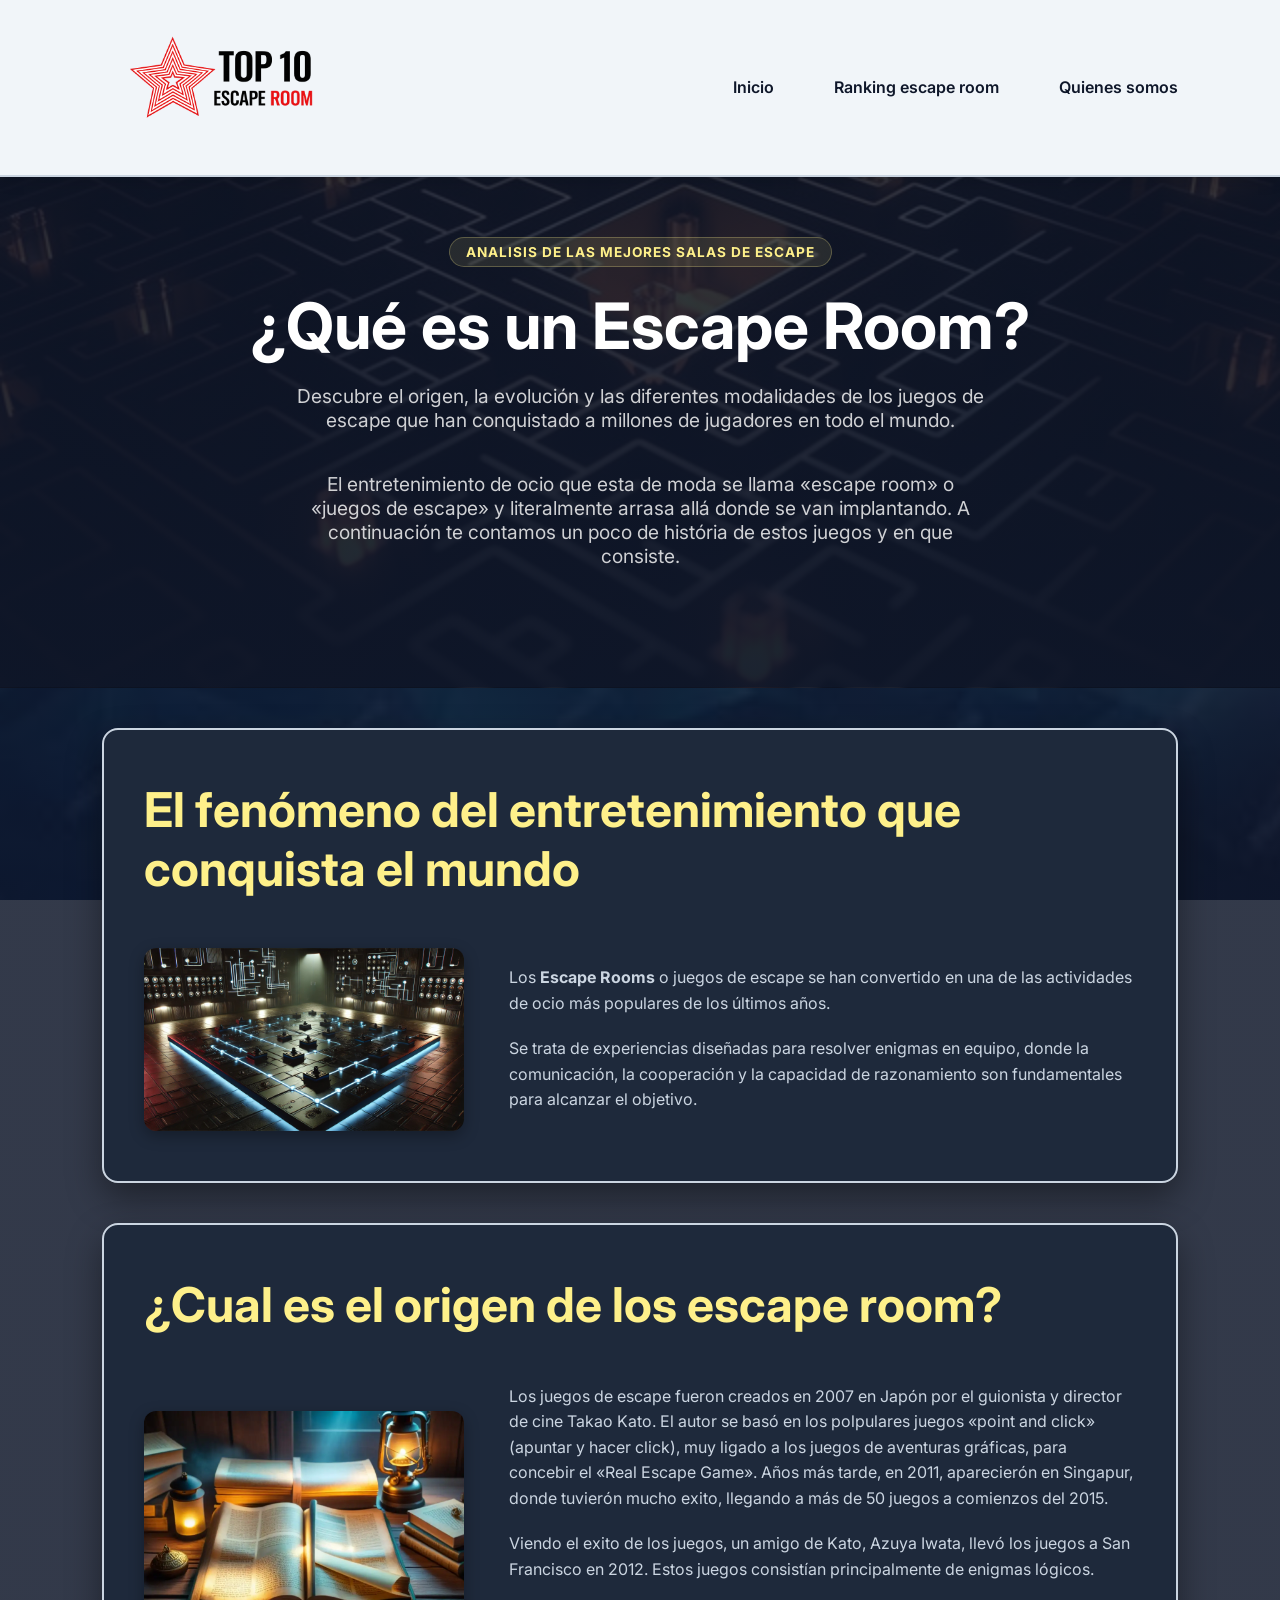
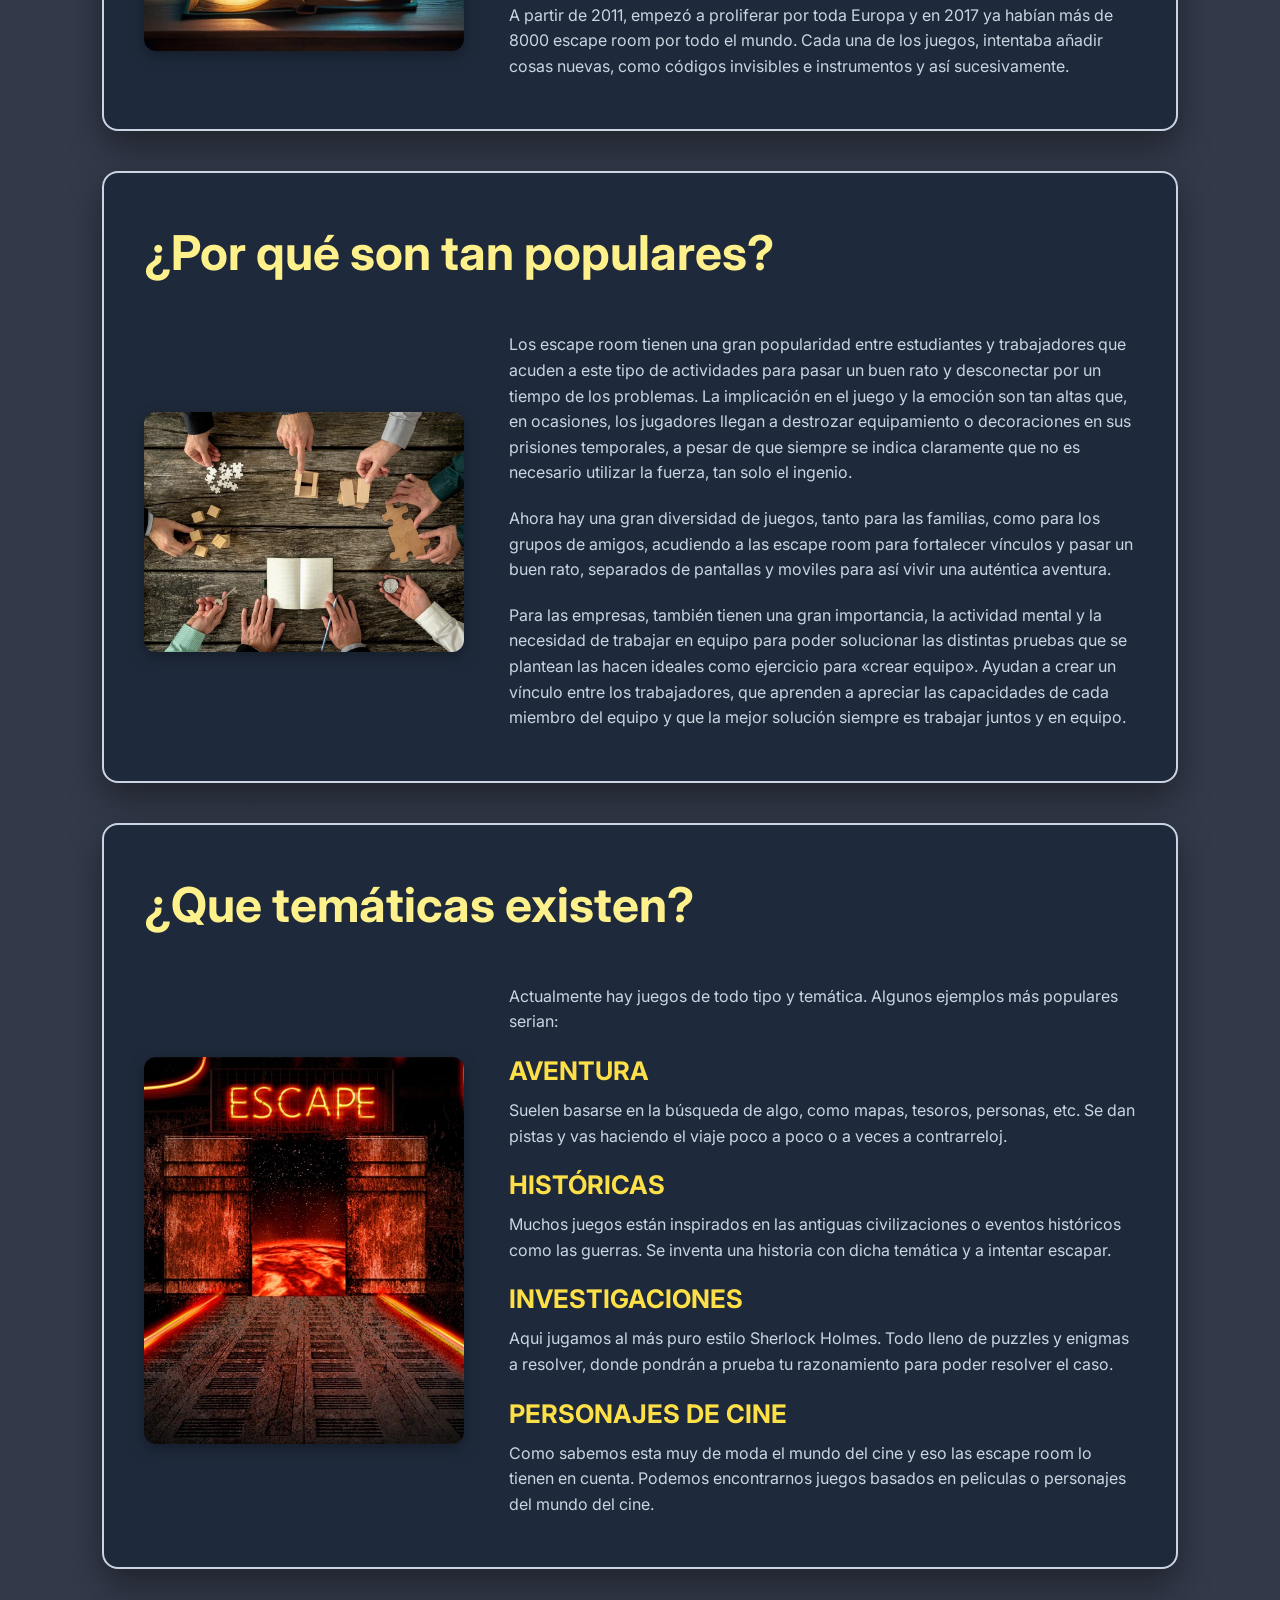
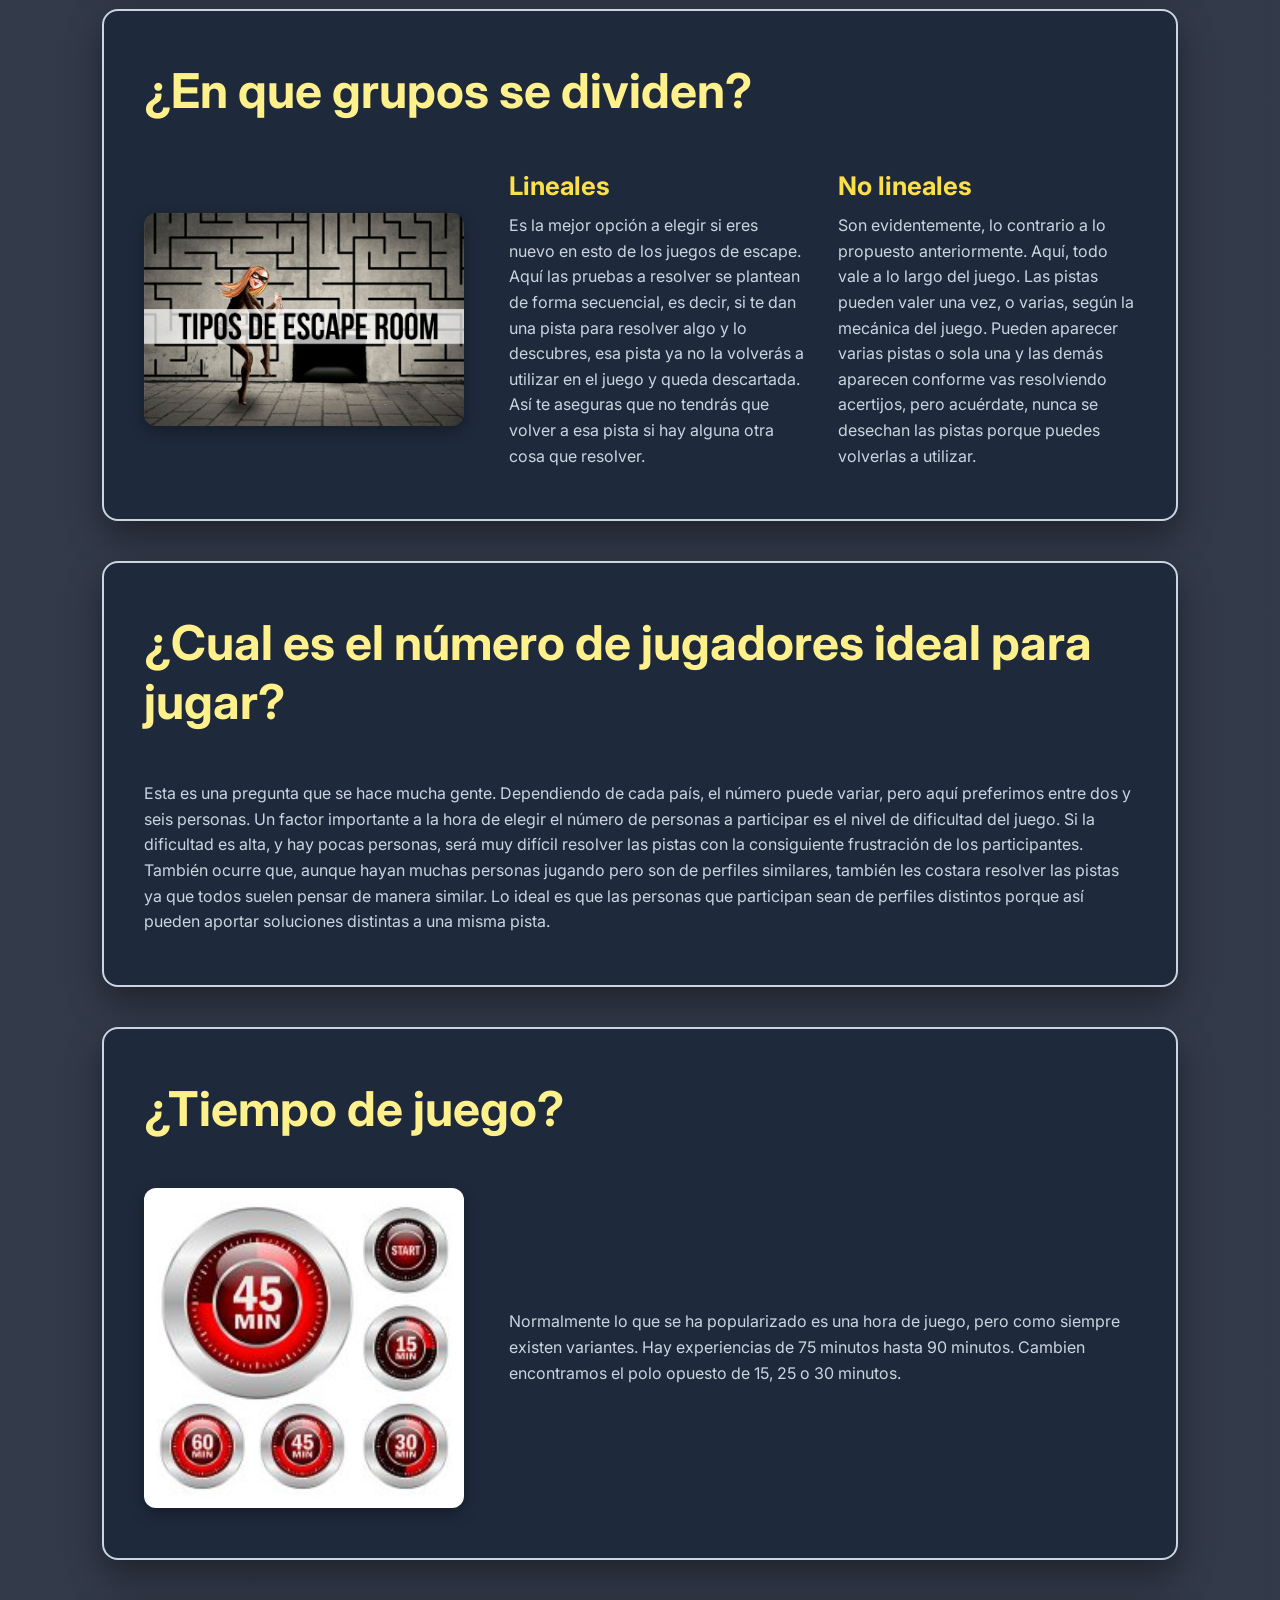
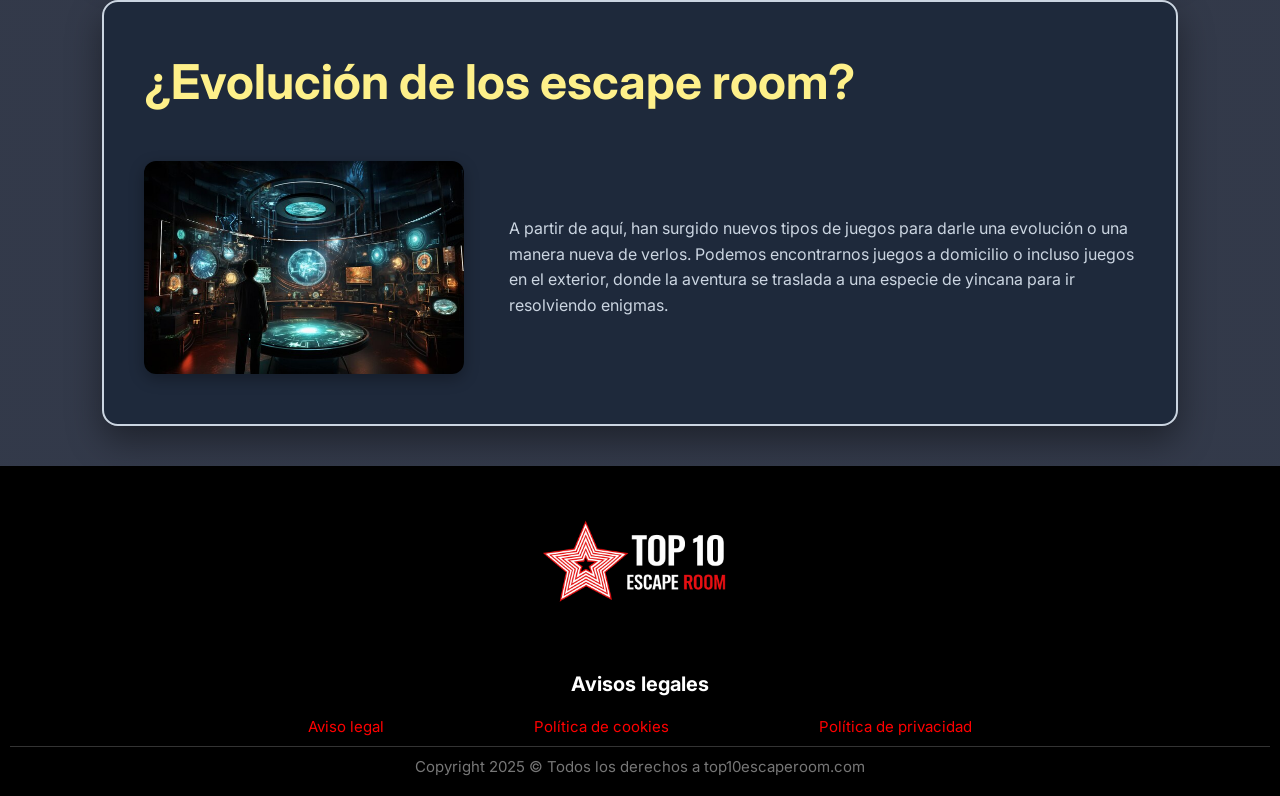
==== commit 285dd022: "se añade texto" ====
--- a/index.html
+++ b/index.html
@@ -30,12 +30,17 @@
 
             <div class="hero-content">
 
-                <span class="badge">Guía Escape Rooms</span>
+                <span class="badge">Analisis de las mejores salas de escape</span>
                 <h1>¿Qué es un Escape Room?</h1>
                 <p>
                     Descubre el origen, la evolución y las diferentes modalidades de los juegos de escape que han
                     conquistado a millones de jugadores en todo el mundo.
                 </p>
+                <p>
+                    El entretenimiento de ocio que esta de moda se llama «escape room» o «juegos de escape» y
+                    literalmente arrasa allá donde se van implantando. A continuación te contamos un poco de
+                    história de estos juegos y en que consiste.
+                </p>
             </div>
 
         </section>
@@ -54,7 +59,8 @@
                         <img src="imagenes/imagen-escape-room.jpg" alt="imagen-escape-room">
                     </div>
                     <div class="beneficios">
-                        <p>Los <strong>Escape Rooms</strong> o juegos de escape se han convertido en una de las actividades
+                        <p>Los <strong>Escape Rooms</strong> o juegos de escape se han convertido en una de las
+                            actividades
                             de ocio más populares de los últimos años.
                         </p>
                         <p>Se trata de experiencias diseñadas para resolver enigmas en equipo, donde la comunicación, la
@@ -79,16 +85,21 @@
                     </div>
                     <div class="beneficios">
                         <p>Los juegos de escape fueron creados en 2007 en Japón por el guionista y director de cine
-                            Takao Kato. El autor se basó en los polpulares juegos «point and click» (apuntar y hacer click),
+                            Takao Kato. El autor se basó en los polpulares juegos «point and click» (apuntar y hacer
+                            click),
                             muy ligado a los juegos de aventuras gráficas, para concebir el «Real Escape Game». Años más
-                            tarde, en 2011, aparecierón en Singapur, donde tuvierón mucho exito, llegando a más de 50 juegos
+                            tarde, en 2011, aparecierón en Singapur, donde tuvierón mucho exito, llegando a más de 50
+                            juegos
                             a comienzos del 2015.
                         </p>
-                        <p>Viendo el exito de los juegos, un amigo de Kato, Azuya Iwata, llevó los juegos a San Francisco en
+                        <p>Viendo el exito de los juegos, un amigo de Kato, Azuya Iwata, llevó los juegos a San
+                            Francisco en
                             2012. Estos juegos consistían principalmente de enigmas lógicos.
                         </p>
-                        <p>A partir de 2011, empezó a proliferar por toda Europa y en 2017 ya habían más de 8000 escape room
-                            por todo el mundo. Cada una de los juegos, intentaba añadir cosas nuevas, como códigos invisibles
+                        <p>A partir de 2011, empezó a proliferar por toda Europa y en 2017 ya habían más de 8000 escape
+                            room
+                            por todo el mundo. Cada una de los juegos, intentaba añadir cosas nuevas, como códigos
+                            invisibles
                             e instrumentos y así sucesivamente.
                         </p>
                     </div>
@@ -271,8 +282,10 @@
                         <img src="imagenes/evolucion-escape-room.jpg" alt="evolucion-escape-room Puzzle">
                     </div>
                     <div class="beneficios">
-                        <p>A partir de aquí, han surgido nuevos tipos de juegos para darle una evolución o una manera nueva de
-                            verlos. Podemos encontrarnos juegos a domicilio o incluso juegos en el exterior, donde la aventura
+                        <p>A partir de aquí, han surgido nuevos tipos de juegos para darle una evolución o una manera
+                            nueva de
+                            verlos. Podemos encontrarnos juegos a domicilio o incluso juegos en el exterior, donde la
+                            aventura
                             se traslada a una especie de yincana para ir resolviendo enigmas.
                         </p>
                     </div>
--- a/css/styles.css
+++ b/css/styles.css
@@ -44,7 +44,7 @@
     display: flex;
     justify-content: space-between;
     align-items: center;
-    padding: 6px 8%;
+    padding: 2px 8%;
     /* Nav más estrecho */
     background: #f1f5f9;
     /* Color de navegación bastante más claro */
@@ -54,7 +54,7 @@
 }
 
 .logo img {
-    width: 170px;
+    width: 250px;
     /* Logo un poco más grande */
     height: auto;
 }
@@ -69,7 +69,7 @@
     .navbar {
         flex-direction: column;
         gap: 12px;
-        padding: 12px 4%;
+        padding: 6px 4%;
         text-align: center;
     }
 
@@ -538,16 +538,19 @@
         grid-template-columns: 1fr;
     }
 
-    .cta, .cta-final {
+    .cta,
+    .cta-final {
         margin: 30px 4%;
         padding: 50px 20px;
     }
 
-    .cta h2, .cta-final h2 {
+    .cta h2,
+    .cta-final h2 {
         font-size: 2rem;
     }
 
-    .cta p, .cta-final p {
+    .cta p,
+    .cta-final p {
         font-size: 1.05rem;
     }
 }
